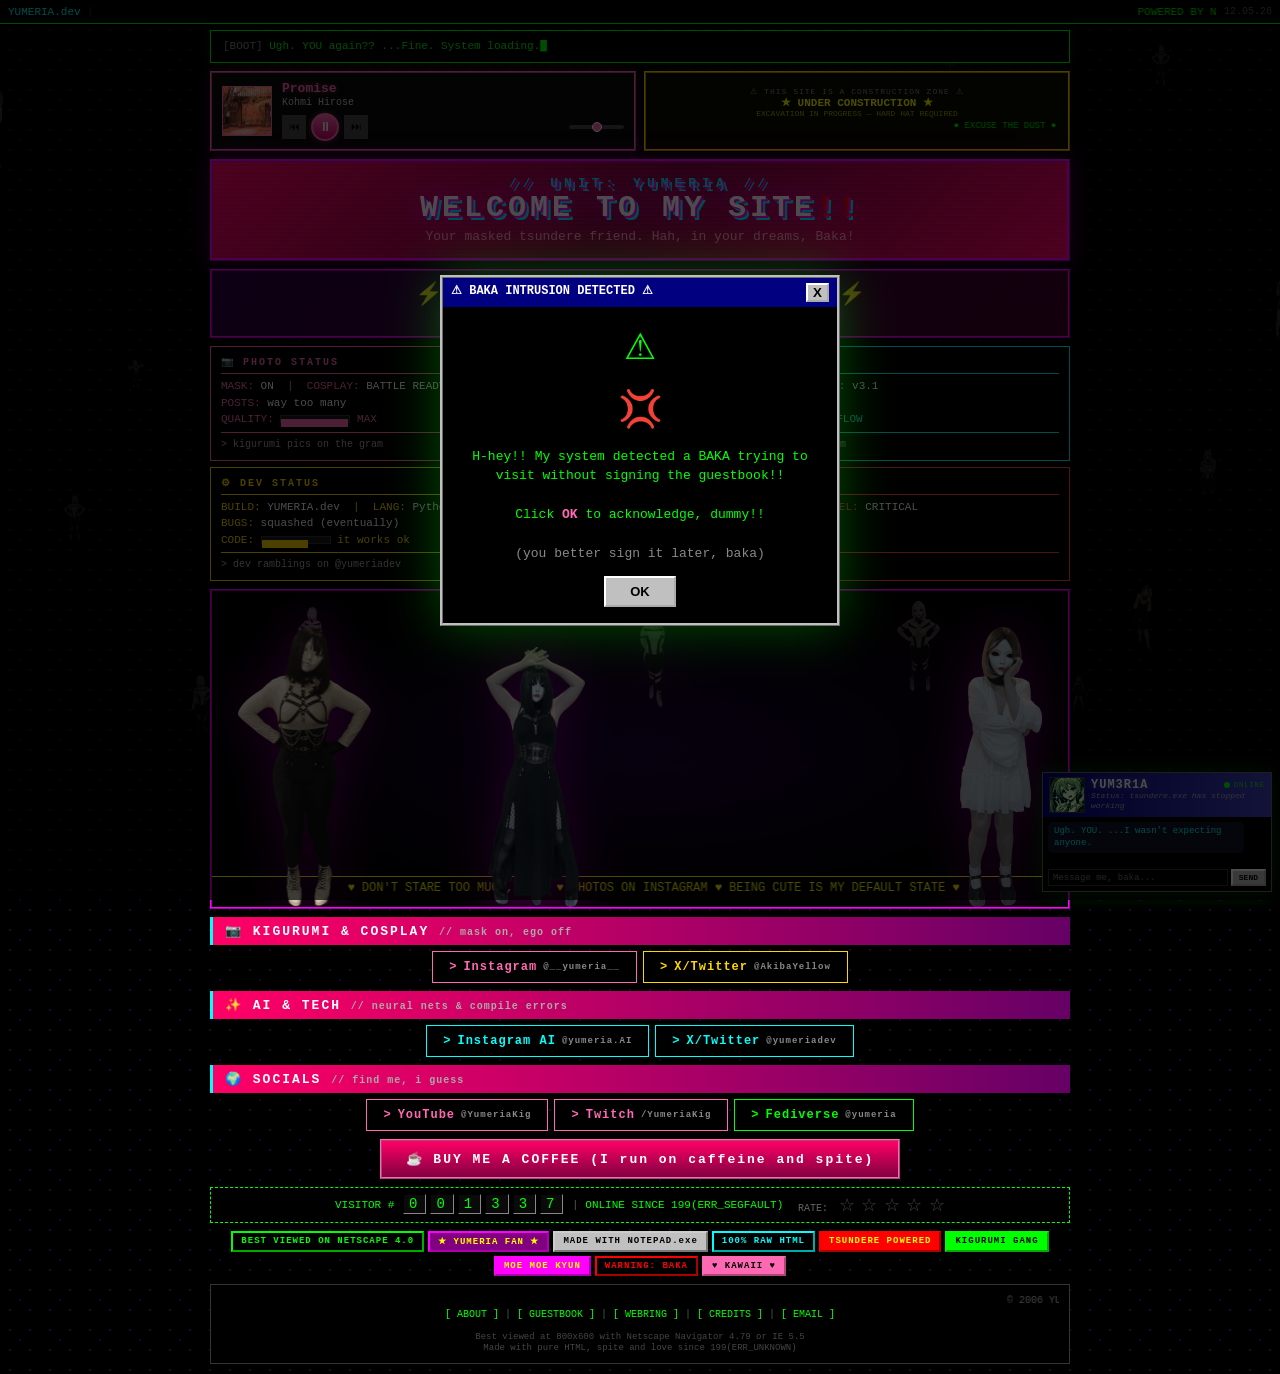
==== index.html @ 8f78b8bf "Now the site create cards when you share the link :D" ====
<!DOCTYPE html>
<html lang="en">
<head>
<meta charset="UTF-8">
<meta name="viewport" content="width=device-width, initial-scale=1.0">
<title>~*~YUMERIA'S SITE~*~</title>
<link rel="stylesheet" href="assets/css/style.css">
<link rel="icon" href="img/favicon.png" type="image/png">
<meta property="og:title" content="~*~YUMERIA'S SITE~*~">
<meta property="og:description" content="Your masked tsundere friend. Kigurumi, cosplay, AI experiments, and chaos.">
<meta property="og:image" content="https://yumeria.dev/img/og-image.jpg">
<meta property="og:url" content="https://yumeria.dev">
<meta property="og:type" content="website">
<meta property="og:site_name" content="YUMERIA">
<meta name="twitter:card" content="summary_large_image">
<meta name="twitter:site" content="@AkibaYellow">
<meta name="twitter:title" content="~*~YUMERIA'S SITE~*~">
<meta name="twitter:description" content="Your masked tsundere friend. Kigurumi, cosplay, AI experiments, and chaos.">
<meta name="twitter:image" content="https://yumeria.dev/img/og-image.jpg">
</head>
<body>

<div class="sys-bar">
  <span style="color:#0ff; flex-shrink:0;">YUMERIA.dev</span>
  <span class="sep">|</span>
  <marquee style="flex:1; min-width:0;" scrollamount="3">
    POWERED BY NOTEPAD.EXE | <span style="color:#f44;">&#x2605; NEW!</span> | <span style="color:#ff0;">MOOD: TSUNDERE</span> | <span style="color:#888;">CPU: 42%</span> | <span style="color:#0f0;">MASK: ON</span> | <span style="color:#f44;">BAKA: <span class="blink">!!</span></span> | <span style="color:#555;">v3.1</span> | <span style="color:#ff69b4;">MEMORY: LEAKING</span> | <span style="color:#f80;">FACE: HIDDEN</span> | <span style="color:#0ff;">TOKEN: OVERFLOW</span> | <span style="color:#ff69b4;">OUTFIT: COORDINATED</span> | <span style="color:#ff0;">COOKIES: EATEN</span> | <span style="color:#fa0;">GPU: MELTING</span> | <span style="color:#0ff;">STYLE: Y2K</span> | <span style="color:#f44;">PING: 999ms</span> | <span style="color:#f4f;">PROTOCOL: MOE</span> | <span style="color:#6cf;">UPTIME: NEVER</span> | <span style="color:#f66;">AGENT: HALLUCINATING</span>
  </marquee>
  <span style="color:#555; font-size:10px; white-space:nowrap; flex-shrink:0; margin-left:8px;" id="sysDate">--.--.--</span>
  <script>
    var _d = new Date();
    var _el = document.getElementById('sysDate');
    if (_el) {
      _el.textContent =
        ('0' + (_d.getMonth() + 1)).slice(-2) + '.' +
        ('0' + _d.getDate()).slice(-2) + '.' +
        String(_d.getFullYear()).slice(2);
    }
  </script>
</div>

<div class="deco-layer">
  <img data-random style="left:-20px; top:10%; height:80px; opacity:0.28; animation:spinSlow 12s linear infinite;">
  <img data-random style="right:-20px; top:30%; height:70px; opacity:0.22; animation:spinFast 5s linear infinite;">
  <img data-random style="left:40%; top:50%; height:60px; opacity:0.2; animation:floatDrift 7s ease-in-out infinite;">
  <img data-random style="right:10%; top:65%; height:65px; opacity:0.22; animation:petBounce 2s ease-in-out infinite;">
  <img data-random style="left:15%; top:75%; height:55px; opacity:0.18; animation:diagonalDrift 25s linear infinite;">
  <img data-random style="right:30%; top:20%; height:60px; opacity:0.2; animation:tether 8s ease-in-out infinite;">
  <img data-random style="left:70%; top:45%; height:50px; opacity:0.18; animation:spinSlow 15s linear infinite reverse;">
  <img data-random style="left:5%; top:55%; height:45px; opacity:0.15; animation:crawlLeft 20s linear infinite;">
  <img data-random style="right:50%; top:15%; height:40px; opacity:0.16; animation:diagonalDrift 30s linear infinite;">
  <img data-random style="left:80%; top:70%; height:35px; opacity:0.14; animation:glitch 1s ease-in-out infinite;">
  <img data-random style="left:25%; top:85%; height:50px; opacity:0.13; animation:floatDrift 10s ease-in-out infinite reverse;">
  <img data-random style="right:60%; top:40%; height:30px; opacity:0.17; animation:spinSlow 8s linear infinite;">
  <img data-random style="left:90%; top:5%; height:40px; opacity:0.15; animation:petBounce 3s ease-in-out infinite;">
  <img data-random style="right:5%; top:50%; height:45px; opacity:0.14; animation:crawlRight 25s linear infinite;">
  <img data-random style="left:50%; top:30%; height:35px; opacity:0.16; animation:tether 10s ease-in-out infinite;">
  <img data-random style="right:80%; top:60%; height:38px; opacity:0.13; animation:spinFast 6s linear infinite;">
  <img data-random style="left:65%; top:80%; height:32px; opacity:0.15; animation:sway 5s ease-in-out infinite;">
  <img data-random style="right:25%; top:5%; height:42px; opacity:0.14; animation:glitch 1.5s ease-in-out infinite;">
  <img data-random style="left:10%; top:40%; height:28px; opacity:0.17; animation:diagonalDrift 35s linear infinite reverse;">
  <img data-random style="right:15%; top:75%; height:36px; opacity:0.13; animation:floatDrift 12s ease-in-out infinite;">
</div>

<div class="wrapper">

<div class="boot">
  <span style="color:#888;">[BOOT]</span> LOADING... MOE DRIVERS <span style="color:#0f0;">OK</span> | TSUNDERE MODULE <span style="color:#ff0;">ACTIVE</span> | BAKA DETECTOR <span style="color:#f44;">TRIGGERED (you)</span> | SYSTEM <span style="color:#0f0;">READY</span> <span class="blink">&#x2588;</span>
</div>

<div class="player-row">
  <div class="player-panel" id="musicCtrl">
    <img class="player-cover" src="img/player.jpg" alt="cover">
    <div class="player-info">
      <div class="player-song" id="musicTxt">LOADING MUSIC...</div>
      <div class="player-artist" id="playerArtist">Artist Unknown</div>
      <div class="player-controls">
        <button class="player-btn" id="prevBtn" disabled>&#x23EE;</button>
        <button class="player-btn play-btn" id="playBtn">&#x25B6;</button>
        <button class="player-btn" id="nextBtn" disabled>&#x23ED;</button>
        <div class="player-vol-wrap">
          <input type="range" id="volSlider" min="0" max="1" step="0.05" value="0.5">
        </div>
      </div>
    </div>
  </div>
  <div class="cringe-block">
    <canvas id="matrix"></canvas>
    <div class="cringe-content">
      <div class="badge">&#x26A0; THIS SITE IS A CONSTRUCTION ZONE &#x26A0;</div>
      <div class="title">&#x2605; UNDER CONSTRUCTION &#x2605;</div>
      <div class="sub">EXCAVATION IN PROGRESS — HARD HAT REQUIRED</div>
      <marquee class="marquee-text" behavior="scroll" direction="left" scrollamount="4">&#x25CF; EXCUSE THE DUST &#x25CF; IF SOMETHING LOOKS BROKEN IT&#39;S A FEATURE &#x25CF; WARNING: CONTAINS TRACES OF TRENCHCOAT &amp; KAWAII &#x25CF; SORRY FOR THE INCONVENIENCE, BAKA! &#x25CF;</marquee>
    </div>
  </div>
</div>

<div class="header">
  <h1>
    <span class="unit">// UNIT: YUMERIA //</span>
    WELCOME TO MY SITE<blink style="color:#f00;">!!</blink>
  </h1>
  <div class="sub">Your masked tsundere friend. Hah, in your dreams, Baka!</div>
</div>

<div class="tsun-box">
  <span class="mood">&#x26A1; TSUNDERE POWER LEVEL: CRITICAL &#x26A1;</span>
  <span class="msg">&#x2728; It's not like I wanted you to visit or anything!! BAKA!! &#x2728;</span>
</div>

<div class="sys-grid">
  <div class="panel pink">
    <span class="label">&#x1F4F7; PHOTO STATUS</span>
    <div>MASK: <span class="v">ON</span> &nbsp;|&nbsp; COSPLAY: <span class="v">BATTLE READY</span></div>
    <div>POSTS: <span class="v">way too many</span></div>
    <div>QUALITY: <span class="bar-bg"><span class="bar" style="width:98%; background:#ff69b4;"></span></span> <span style="color:#ff69b4;">MAX</span></div>
    <div style="margin-top:4px; border-top:1px solid #ff69b4; padding-top:4px; font-size:10px; color:#aaa;">&gt; kigurumi pics on the gram</div>
  </div>
  <div class="panel cyan">
    <span class="label">&#x2728; AI CORE</span>
    <div>NEURAL NET: <span class="v">ONLINE</span> &nbsp;|&nbsp; MODEL: <span class="v">v3.1</span></div>
    <div>TOKENS: <span class="v">too many lol</span></div>
    <div>CREATIVITY: <span class="bar-bg"><span class="bar" style="width:100%; background:#0ff;"></span></span> <span style="color:#0ff;">OVERFLOW</span></div>
    <div style="margin-top:4px; border-top:1px solid #0ff; padding-top:4px; font-size:10px; color:#aaa;">&gt; AI experiments on the alt gram</div>
  </div>
  <div class="panel gold">
    <span class="label">&#x2699; DEV STATUS</span>
    <div>BUILD: <span class="v">YUMERIA.dev</span> &nbsp;|&nbsp; LANG: <span class="v">Python, JS, Chaos</span></div>
    <div>BUGS: <span class="v">squashed (eventually)</span></div>
    <div>CODE: <span class="bar-bg"><span class="bar" style="width:68%; background:#ffd700;"></span></span> <span style="color:#ffd700;">it works ok</span></div>
    <div style="margin-top:4px; border-top:1px solid #ffd700; padding-top:4px; font-size:10px; color:#aaa;">&gt; dev ramblings on @yumeriadev</div>
  </div>
  <div class="panel red">
    <span class="label">&#x26A0; BAKA DETECTOR</span>
    <div>DETECTION: <span class="v">TRIGGERED</span> &nbsp;|&nbsp; LEVEL: <span class="v">CRITICAL</span></div>
    <div>INTRUSIONS: <span class="v">999+</span></div>
    <div>BAKA: <span class="bar-bg"><span class="bar" style="width:100%; background:#f44;"></span></span> <span style="color:#f44;">MAX</span></div>
    <div style="margin-top:4px; border-top:1px solid #f44; padding-top:4px; font-size:10px; color:#f88;">&gt; you&#39;re the baka, by the way</div>
  </div>
</div>

<div class="hero-area">
  <img data-random class="hero-img" alt="">
  <img data-random class="hero-img" alt="">
  <img data-random class="hero-img" alt="">
  <img data-random class="hero-img" alt="">
  <img data-random class="hero-img" alt="">
  <img data-random class="hero-img" alt="">
  <div class="center-text">
    <marquee behavior="alternate" scrollamount="4">
      &#x2665; DON'T STARE TOO MUCH, BAKA &#x2665; PHOTOS ON INSTAGRAM &#x2665; BEING CUTE IS MY DEFAULT STATE &#x2665;
    </marquee>
  </div>
</div>

<div class="sect">
  <h2>&#x1F4F7; KIGURUMI & COSPLAY <span class="sub">// mask on, ego off</span></h2>
  <div class="s-grid">
    <a href="https://www.instagram.com/__yumeria__" target="_blank" class="pink pulse">Instagram <span style="font-size:9px; color:#888;">@__yumeria__</span></a>
    <a href="https://x.com/AkibaYellow" target="_blank" class="gold pulse">X/Twitter <span style="font-size:9px; color:#888;">@AkibaYellow</span></a>
  </div>
</div>

<div class="sect">
  <h2>&#x2728; AI & TECH <span class="sub">// neural nets & compile errors</span></h2>
  <div class="s-grid">
    <a href="https://www.instagram.com/yumeria.AI" target="_blank" class="cyan pulse">Instagram AI <span style="font-size:9px; color:#888;">@yumeria.AI</span></a>
    <a href="https://x.com/yumeriadev" target="_blank" class="cyan pulse">X/Twitter <span style="font-size:9px; color:#888;">@yumeriadev</span></a>
  </div>
</div>

<div class="sect">
  <h2>&#x1F30D; SOCIALS <span class="sub">// find me, i guess</span></h2>
  <div class="s-grid">
    <a href="https://www.youtube.com/@YumeriaKig" target="_blank" class="pink pulse">YouTube <span style="font-size:9px; color:#888;">@YumeriaKig</span></a>
    <a href="https://www.twitch.tv/yumeriakig" target="_blank" class="pink pulse">Twitch <span style="font-size:9px; color:#888;">/YumeriaKig</span></a>
    <a href="https://pari.cafe/@yumeria" target="_blank" class="pulse">Fediverse <span style="font-size:9px; color:#888;">@yumeria</span></a>
  </div>
</div>

<div class="support-area">
  <a href="https://ko-fi.com/yumeria" target="_blank">&#x2615; BUY ME A COFFEE (I run on caffeine and spite)</a>
</div>

<div class="tracker">
  VISITOR # <span class="n">0</span><span class="n">0</span><span class="n">1</span><span class="n">3</span><span class="n">3</span><span class="n">7</span> <span style="color:#555;">|</span> ONLINE SINCE 199(ERR_SEGFAULT)
  <span class="stars" id="starRating">
    <span class="label">RATE:</span>
    <span data-v="1">&#x2606;</span>
    <span data-v="2">&#x2606;</span>
    <span data-v="3">&#x2606;</span>
    <span data-v="4">&#x2606;</span>
    <span data-v="5">&#x2606;</span>
  </span>
</div>

<div class="badge-row">
  <span>BEST VIEWED ON NETSCAPE 4.0</span>
  <span>&#x2605; YUMERIA FAN &#x2605;</span>
  <span>MADE WITH NOTEPAD.exe</span>
  <span>100% RAW HTML</span>
  <span id="tsundereBadge">TSUNDERE POWERED</span>
  <span>KIGURUMI GANG</span>
  <span style="background:#f0f; color:#ff0; border-color:#f0f;">MOE MOE KYUN</span>
  <span style="background:#000; color:#f00; border-color:#f00;">WARNING: BAKA</span>
  <span style="background:#ff69b4; color:#000; border-color:#ff69b4;">&#x2665; KAWAII &#x2665;</span>
</div>

<div class="footer">
  <marquee behavior="scroll" direction="left" scrollamount="2">
    &#x00A9; 2006 YUMERIA // Hosted on GeoCities // Coded in Notepad // Don't steal my pics, baka
  </marquee>
  <br>
  <a href="#" onclick="showPopup('info'); return false;">[ ABOUT ]</a>
  |
  <a href="#" onclick="showPopup('guestbook'); return false;">[ GUESTBOOK ]</a>
  |
  <a href="#" onclick="showPopup('webring'); return false;">[ WEBRING ]</a>
  |
  <a href="#" onclick="showPopup('credits'); return false;">[ CREDITS ]</a>
  |
  <a href="#" onclick="alert('Email? In this economy? DM me on Instagram, baka.'); return false;">[ EMAIL ]</a>
  <br><br>
  <span style="font-size:9px; color:#444;">
    Best viewed at 800x600 with Netscape Navigator 4.79 or IE 5.5<br>
    Made with pure HTML, spite and love since 199(ERR_UNKNOWN)
  </span>
</div>

</div>

<div class="aim-window" id="aimBuddy">
  <div class="aim-top" id="aimTitleBar">
    <img class="aim-avatar" id="aimPic" src="img/avatar.png" alt="">
    <div class="aim-top-info">
      <div class="aim-top-row">
        <span class="aim-name" id="aimName">YUM3R1A</span>
        <span class="aim-dot" id="aimDot"></span>
        <span class="aim-online-txt" id="aimOnlineTxt">ONLINE</span>
      </div>
      <div class="aim-status" id="aimStatusText">tsundere.exe has stopped working</div>
    </div>
  </div>
  <div class="aim-body">
    <div class="aim-chat">
      <div class="aim-msgs" id="aimMsgs"></div>
      <div class="aim-typing" id="aimTyping"></div>
      <div class="aim-input-wrap">
        <input type="text" id="aimInput" placeholder="Message me, baka..." maxlength="100">
        <button id="aimSend">SEND</button>
      </div>
    </div>
  </div>
</div>

<div class="popup-overlay" id="popup">
  <div class="popup-box" style="max-width:400px;">
    <div class="popup-title">
      <span id="popupTitle">SYSTEM MESSAGE</span>
      <button onclick="closePopup()">X</button>
    </div>
    <div class="popup-body" id="popupBody">
      <span class="big">&#x26A0;</span>
      <div id="popupText"></div>
      <div id="guestbookArea" style="display:none; text-align:left;"></div>
      <button onclick="closePopup()" id="popupOK">OK</button>
    </div>
  </div>
</div>

<script src="assets/js/script.js"></script>

</body>
</html>
---- assets/css/style.css ----
* { margin: 0; padding: 0; box-sizing: border-box; }

  html { overflow-x: hidden; }

  body {
    background: #000;
    background-image:
      radial-gradient(#0a0a2e 1px, transparent 1px),
      radial-gradient(#1a0a2e 1px, transparent 1px);
    background-size: 40px 40px, 20px 20px;
    font-family: 'Courier New', monospace;
    overflow-x: hidden;
    min-height: 100vh;
  }

  @keyframes blink { 50% { opacity: 0; } }
  .blink { animation: blink 1s step-end infinite; }

  @keyframes spinSlow { 100% { transform: rotate(360deg); } }
  @keyframes spinFast { 100% { transform: rotate(360deg); } }
  @keyframes floatDrift {
    0% { transform: translate(0, 0) rotate(-5deg); }
    33% { transform: translate(30px, -20px) rotate(5deg); }
    66% { transform: translate(-20px, 15px) rotate(-3deg); }
    100% { transform: translate(0, 0) rotate(-5deg); }
  }
  @keyframes sway {
    0% { transform: translateX(0) rotate(0deg); }
    25% { transform: translateX(25px) rotate(4deg); }
    50% { transform: translateX(0) rotate(0deg); }
    75% { transform: translateX(-25px) rotate(-4deg); }
    100% { transform: translateX(0) rotate(0deg); }
  }
  @keyframes petBounce {
    0%, 100% { transform: translateY(0) scale(1); }
    50% { transform: translateY(-30px) scale(1.05); }
  }
  @keyframes crawlRight {
    0% { transform: translateX(0); }
    100% { transform: translateX(100%); }
  }
  @keyframes diagonalDrift {
    0% { transform: translate(-100px, -100px) rotate(0deg); }
    50% { transform: translate(calc(100vw + 100px), calc(100vh + 100px)) rotate(360deg); }
    100% { transform: translate(-100px, -100px) rotate(720deg); }
  }
  @keyframes glitch {
    0% { transform: translate(0); filter: hue-rotate(0deg); }
    20% { transform: translate(-4px, 3px); filter: hue-rotate(90deg); }
    40% { transform: translate(4px, -2px); filter: hue-rotate(180deg); }
    60% { transform: translate(-3px, -3px); filter: hue-rotate(270deg); }
    80% { transform: translate(3px, 4px); filter: hue-rotate(360deg); }
    100% { transform: translate(0); filter: hue-rotate(0deg); }
  }
  @keyframes tether {
    0% { transform: translate(0, 0) rotate(0deg); }
    25% { transform: translate(40px, -60px) rotate(15deg); }
    50% { transform: translate(-20px, -30px) rotate(-10deg); }
    75% { transform: translate(30px, 20px) rotate(8deg); }
    100% { transform: translate(0, 0) rotate(0deg); }
  }
  @keyframes crawlLeft {
    0% { transform: translateX(0); }
    100% { transform: translateX(-100%); }
  }
  @keyframes crawlRight {
    0% { transform: translateX(0); }
    100% { transform: translateX(100%); }
  }

  /* ===== UNDER CONSTRUCTION BAR ===== */
  .sys-bar {
    position: fixed;
    top: 0; left: 0; right: 0;
    height: 24px;
    background: #000;
    border-bottom: 1px solid #0f0;
    z-index: 999;
    display: flex;
    align-items: center;
    padding: 0 8px;
    font-size: 11px;
    color: #0f0;
    font-weight: normal;
    text-shadow: none;
    flex-wrap: nowrap;
    overflow: hidden;
  }
  .sys-bar .sep { color: #333; margin: 0 6px; }

  /* ===== DECO LAYER ===== */
  .deco-layer {
    position: fixed;
    inset: 0;
    pointer-events: none;
    z-index: 3;
    overflow: hidden;
  }
  .deco-layer img {
    position: absolute;
    object-fit: contain;
    opacity: 0.3;
    filter: drop-shadow(0 0 20px rgba(255,0,255,0.2));
  }

  /* ===== WRAPPER ===== */
  .wrapper {
    max-width: 860px;
    margin: 30px auto 10px;
    position: relative;
    z-index: 10;
  }

  /* ===== BOOT ===== */
  .boot {
    background: #000;
    border: 1px solid #0f0;
    padding: 8px 12px;
    color: #0f0;
    font-size: 11px;
    text-align: left;
    line-height: 1.4;
    margin-bottom: 8px;
    box-shadow: 0 0 10px rgba(0,255,0,0.15);
  }

  /* ===== HEADER ===== */
  .header {
    background: linear-gradient(135deg, #ff0066, #800040, #ff0066);
    border: 3px ridge #ff00ff;
    padding: 14px 20px;
    text-align: center;
    margin-bottom: 8px;
    position: relative;
    overflow: hidden;
    box-shadow: 0 0 25px rgba(255,0,255,0.3);
  }
  .header::after {
    content: '';
    position: absolute;
    inset: 0;
    background: repeating-linear-gradient(0deg, transparent, transparent 2px, rgba(255,255,255,0.03) 2px, rgba(255,255,255,0.03) 4px);
    pointer-events: none;
  }
  .header h1 {
    font-family: 'Courier New', monospace;
    font-size: 30px;
    color: #fff;
    text-shadow:
      2px 2px 0 #ff00ff,
      4px 4px 0 #00ffff,
      0 0 30px #ff00ff;
    letter-spacing: 4px;
    position: relative;
    z-index: 1;
  }
  .header h1 .unit { color: #0ff; font-size: 13px; display: block; letter-spacing: 6px; }
  .header .sub {
    color: #ff99cc;
    font-size: 13px;
    margin-top: 4px;
    text-shadow: 0 0 10px #ff0066;
    position: relative;
    z-index: 1;
  }

  /* ===== TSUNDERE BOX ===== */
  .tsun-box {
    background: linear-gradient(135deg, #1a0033, #33001a);
    border: 2px ridge #ff00ff;
    padding: 10px;
    text-align: center;
    margin-bottom: 8px;
    color: #ff99cc;
    font-size: 14px;
    font-family: 'Comic Sans MS', cursive;
    position: relative;
    overflow: hidden;
  }
  .tsun-box::before {
    content: '';
    position: absolute;
    top: -50%; left: -50%; width: 200%; height: 200%;
    background: conic-gradient(transparent, rgba(255,0,255,0.08), transparent, rgba(255,0,255,0.08), transparent);
    animation: spinSlow 6s linear infinite;
    pointer-events: none;
  }
  .tsun-box > * { position: relative; z-index: 1; }
  .tsun-box .mood { font-size: 22px; display: block; }
  .tsun-box .msg { font-size: 16px; color: #ff0; text-shadow: 0 0 15px #f0f; }

  /* ===== SYS PANELS 4x ===== */
  .sys-grid {
    display: grid;
    grid-template-columns: 1fr 1fr;
    gap: 6px;
    margin-bottom: 8px;
  }
  @media (max-width: 500px) { .sys-grid { grid-template-columns: 1fr; } }

  .panel {
    background: rgba(0,0,0,0.9);
    border: 1px solid #0f0;
    padding: 8px 10px;
    text-align: left;
    color: #0f0;
    font-size: 11px;
    line-height: 1.5;
    backdrop-filter: blur(4px);
  }
  .panel.pink { border-color: #ff69b4; color: #ff69b4; }
  .panel.cyan { border-color: #0ff; color: #0ff; }
  .panel.gold { border-color: #ffd700; color: #ffd700; }
  .panel.red { border-color: #f44; color: #f44; }
  .panel .label { display: block; font-weight: bold; border-bottom: 1px solid currentColor; margin-bottom: 4px; padding-bottom: 3px; font-size: 10px; letter-spacing: 2px; }
  .panel .v { color: #fff; }
  .panel .bar-bg { display: inline-block; width: 70px; height: 8px; background: #1a1a1a; border: 1px solid #333; vertical-align: middle; }
  .panel .bar { display: inline-block; height: 8px; }

  /* ===== HERO AREA ===== */
  .hero-area {
    position: relative;
    height: 320px;
    margin-bottom: 8px;
    border: 2px ridge #ff00ff;
    background: radial-gradient(ellipse at center, #1a0033 0%, #000 70%);
    overflow: hidden;
  }
  .hero-area .hero-img {
    position: absolute;
    width: auto;
    filter: drop-shadow(0 0 25px rgba(255,0,255,0.4));
    pointer-events: none;
  }
  .hero-area .hero-img:nth-child(1) {
    left: 3%; bottom: 0;
    height: 280px;
    animation: tether 6s ease-in-out infinite;
    z-index: 2;
  }
  .hero-area .hero-img:nth-child(2) {
    left: 32%; bottom: 0;
    height: 260px;
    animation: floatDrift 5s ease-in-out infinite;
    z-index: 2;
  }
  .hero-area .hero-img:nth-child(3) {
    right: 3%; bottom: 0;
    height: 280px;
    animation: sway 4s ease-in-out infinite;
    z-index: 2;
  }
  .hero-area .hero-img:nth-child(4) {
    left: 50%; top: 5%;
    height: 100px;
    animation: spinSlow 10s linear infinite;
    opacity: 0.4;
    z-index: 1;
  }
  .hero-area .hero-img:nth-child(5) {
    left: 10%; top: 5%;
    height: 80px;
    animation: petBounce 1.5s ease-in-out infinite;
    opacity: 0.5;
    z-index: 1;
  }
  .hero-area .hero-img:nth-child(6) {
    right: 15%; top: 3%;
    height: 90px;
    animation: glitch 0.6s ease-in-out infinite;
    opacity: 0.35;
    z-index: 1;
  }
  .hero-area .center-text {
    position: absolute;
    bottom: 4px;
    left: 0; right: 0;
    font-size: 12px;
    background: rgba(0,0,0,0.7);
    padding: 4px;
    border-top: 1px solid #ff0;
    color: #ff0;
  }

  /* ===== SOCIAL SECTIONS ===== */
  .sect {
    margin-bottom: 8px;
  }
  .sect h2 {
    font-size: 13px;
    color: #fff;
    background: linear-gradient(90deg, #ff0066, #660066);
    padding: 6px 12px;
    letter-spacing: 2px;
    border-left: 3px solid #0ff;
    margin-bottom: 6px;
  }
  .sect h2 .sub { font-size: 10px; color: #aaa; letter-spacing: 1px; }

  .s-grid {
    display: flex;
    flex-wrap: wrap;
    gap: 6px;
    justify-content: center;
  }
  .s-grid a {
    display: flex;
    align-items: center;
    gap: 6px;
    padding: 8px 16px;
    font-size: 12px;
    font-weight: bold;
    text-decoration: none;
    color: #0f0;
    background: #000;
    border: 1px solid #0f0;
    transition: all 0.15s;
    letter-spacing: 1px;
  }
  .s-grid a::before { content: '>'; }
  .s-grid a:hover {
    background: #0f0;
    color: #000;
    box-shadow: 0 0 20px #0f0;
    transform: scale(1.05);
  }
  .s-grid a:hover::before { color: #000; }

  .s-grid a.pink { color: #ff69b4; border-color: #ff69b4; }
  .s-grid a.pink::before { color: #ff69b4; }
  .s-grid a.pink:hover { background: #ff69b4; color: #000; box-shadow: 0 0 20px #ff69b4; }
  .s-grid a.pink:hover::before { color: #000; }

  .s-grid a.cyan { color: #0ff; border-color: #0ff; }
  .s-grid a.cyan::before { color: #0ff; }
  .s-grid a.cyan:hover { background: #0ff; color: #000; box-shadow: 0 0 20px #0ff; }
  .s-grid a.cyan:hover::before { color: #000; }

  .s-grid a.gold { color: #ffd700; border-color: #ffd700; }
  .s-grid a.gold::before { color: #ffd700; }
  .s-grid a.gold:hover { background: #ffd700; color: #000; box-shadow: 0 0 20px #ffd700; }
  .s-grid a.gold:hover::before { color: #000; }

  .s-grid a.pulse { animation: glowPulse 1.5s ease-in-out infinite; }
  @keyframes glowPulse {
    0%, 100% { box-shadow: 0 0 5px currentColor; }
    50% { box-shadow: 0 0 25px currentColor, 0 0 50px currentColor; }
  }

  .support-area {
    display: flex;
    justify-content: center;
    margin-bottom: 8px;
  }
  .support-area a {
    padding: 10px 24px;
    background: linear-gradient(180deg, #ff0066, #800040);
    color: #fff;
    font-size: 13px;
    font-weight: bold;
    text-decoration: none;
    border: 2px ridge #ff69b4;
    letter-spacing: 2px;
    animation: glowPulse 2s ease-in-out infinite;
    transition: all 0.2s;
  }
  .support-area a:hover {
    background: #fff;
    color: #ff0066;
    border-color: #fff;
    transform: scale(1.08);
  }

  /* ===== TRACKER ===== */
  .tracker {
    text-align: center;
    font-size: 11px;
    color: #0f0;
    padding: 6px;
    border: 1px dashed #0f0;
    background: #000;
    margin-bottom: 8px;
  }
  .tracker .n {
    display: inline-block;
    background: #0a0a0a;
    padding: 1px 5px;
    border: 1px inset #333;
    font-size: 14px;
    letter-spacing: 3px;
    margin: 0 2px;
  }

  /* ===== BADGES ===== */
  .badge-row {
    display: flex;
    flex-wrap: wrap;
    gap: 4px;
    justify-content: center;
    margin-bottom: 8px;
  }
  .badge-row span {
    padding: 3px 8px;
    font-size: 9px;
    font-weight: bold;
    border: 2px outset #ccc;
    background: #c0c0c0;
    color: #000;
    letter-spacing: 1px;
  }
  .badge-row span:nth-child(1) { background: #000; color: #0f0; border-color: #0f0; }
  .badge-row span:nth-child(2) { background: #800080; color: #ff0; border-color: #f0f; }
  .badge-row span:nth-child(4) { background: #000; color: #0ff; border-color: #0ff; }
  .badge-row span:nth-child(5) { background: #f00; color: #ff0; border-color: #f00; }
  .badge-row span:nth-child(6) { background: #0f0; color: #000; border-color: #0f0; }

  /* ===== FOOTER ===== */
  .footer {
    background: #000;
    border: 1px solid #333;
    padding: 10px;
    text-align: center;
    font-size: 10px;
    color: #555;
    margin-bottom: 10px;
  }
  .footer marquee { color: #444; font-size: 10px; }
  .footer a { color: #0f0; text-decoration: none; font-size: 10px; }
  .footer a:hover { color: #ff0; text-decoration: underline; }

  /* ===== POPUP ===== */
  .popup-overlay {
    display: none;
    position: fixed; inset: 0;
    background: rgba(0,0,0,0.7);
    z-index: 10000;
    justify-content: center;
    align-items: center;
  }
  .popup-overlay.show { display: flex; }
  .popup-box {
    background: #000;
    border: 3px ridge #c0c0c0;
    max-width: 360px;
    width: 90%;
    box-shadow: 0 0 50px rgba(0,255,0,0.3);
  }
  .popup-title {
    background: #000080;
    color: #fff;
    padding: 5px 8px;
    font-size: 12px;
    font-weight: bold;
    display: flex;
    justify-content: space-between;
  }
  .popup-title button {
    background: #c0c0c0;
    border: 2px outset #fff;
    padding: 0 5px;
    font-weight: bold;
    cursor: pointer;
  }
  .popup-body {
    padding: 16px;
    color: #0f0;
    font-size: 13px;
    text-align: center;
    line-height: 1.5;
    max-height: 70vh;
    overflow-y: auto;
  }
  .popup-body .big { font-size: 36px; display: block; margin-bottom: 8px; }
  .popup-body button {
    margin-top: 12px;
    padding: 6px 24px;
    background: #c0c0c0;
    border: 2px outset #fff;
    font-size: 13px;
    font-weight: bold;
    cursor: pointer;
  }
  .popup-body button:hover { background: #fff; }

  /* ===== AIM CHAT WINDOW ===== */
  .aim-window {
    position: fixed;
    bottom: 8px; right: 8px;
    z-index: 9998;
    width: 230px;
    font-family: 'Courier New', monospace;
    box-shadow: 0 0 20px rgba(0,255,0,0.2);
    user-select: none;
  }
  .aim-top {
    display: flex;
    align-items: center;
    gap: 6px;
    padding: 4px 6px;
    background: linear-gradient(90deg, #000080, #4040c0);
    cursor: move;
    border: 1px solid #666;
    border-bottom: none;
  }
  .aim-avatar {
    width: 36px;
    height: 36px;
    object-fit: cover;
    border: 1px solid #333;
    flex-shrink: 0;
    transition: filter 0.5s;
  }
  .aim-avatar.offline { filter: grayscale(1); }
  .aim-top-info { flex: 1; display: flex; flex-direction: column; min-width: 0; }
  .aim-top-row {
    display: flex;
    align-items: center;
    gap: 4px;
  }
  .aim-name {
    font-size: 12px;
    font-weight: bold;
    color: #fff;
    letter-spacing: 1px;
    text-shadow: 0 0 6px rgba(255,255,255,0.3);
    margin-right: auto;
  }
  .aim-name.offline { color: #888; text-shadow: none; }
  .aim-dot {
    display: inline-block;
    width: 6px; height: 6px;
    border-radius: 50%;
    background: #0f0;
    animation: blink 1s step-end infinite;
    flex-shrink: 0;
  }
  .aim-dot.offline { background: #666; animation: none; }
  .aim-online-txt {
    font-size: 7px;
    color: #0f0;
    letter-spacing: 1px;
  }
  .aim-online-txt.offline { color: #888; }
  .aim-status {
    font-size: 8px;
    color: #aaa;
    font-style: italic;
    margin-top: -1px;
    line-height: 1.3;
  }
  .aim-body {
    padding: 5px;
    background: #000;
    border: 1px solid #666;
    border-top: none;
  }
  .aim-chat { display: flex; flex-direction: column; min-width: 0; }
  .aim-msgs {
    display: flex;
    flex-direction: column;
    gap: 3px;
    font-size: 9px;
    max-height: 260px;
    overflow-y: auto;
    margin-bottom: 3px;
  }
  .aim-msgs .me {
    align-self: flex-start;
    background: #11122a;
    color: #0ff;
    padding: 3px 6px;
    border-radius: 5px;
    max-width: 90%;
    word-wrap: break-word;
    line-height: 1.4;
  }
  .aim-msgs .you {
    align-self: flex-end;
    background: #2a1114;
    color: #ff69b4;
    padding: 3px 6px;
    border-radius: 5px;
    max-width: 90%;
    word-wrap: break-word;
    line-height: 1.4;
  }
  .aim-typing {
    font-size: 8px;
    color: #888;
    font-style: italic;
    min-height: 11px;
  }
  .aim-input-wrap {
    display: flex;
    gap: 3px;
    margin-top: 2px;
  }
  .aim-input-wrap input {
    flex: 1;
    padding: 2px 4px;
    background: #000;
    border: 1px solid #333;
    color: #0f0;
    font-family: 'Courier New', monospace;
    font-size: 9px;
    outline: none;
  }
  .aim-input-wrap input:focus { border-color: #0f0; }
  .aim-input-wrap button {
    padding: 2px 6px;
    background: #c0c0c0;
    border: 2px outset #fff;
    font-size: 8px;
    font-weight: bold;
    cursor: pointer;
    font-family: 'Courier New', monospace;
  }
  .aim-input-wrap button:active { border-style: inset; }

  /* ===== STAR RATING ===== */
  .stars { display: inline-block; margin-left: 8px; vertical-align: middle; }
  .stars span { cursor: pointer; font-size: 18px; color: #444; transition: color 0.2s; }
  .stars span.on { color: #ffd700; text-shadow: 0 0 10px #ffd700; }
  .stars span:hover { color: #ffd700; }
  .stars .label { font-size: 10px; color: #666; margin-right: 4px; }

  /* ===== GUESTBOOK FORM ===== */
  .gb-entry { background: #0a0a0a; border: 1px solid #1a1a1a; padding: 6px 8px; margin-bottom: 6px; text-align: left; font-size: 11px; }
  .gb-entry .head { color: #ff69b4; font-size: 10px; }
  .gb-entry .body { color: #aaa; margin-top: 2px; }
  .gb-form { margin-top: 10px; }
  .gb-form input { width: 100%; padding: 6px; background: #000; border: 1px solid #0f0; color: #0f0; font-family: 'Courier New', monospace; font-size: 12px; }
  .gb-form button { margin-top: 6px; padding: 4px 16px; background: #c0c0c0; border: 2px outset #fff; font-size: 11px; font-weight: bold; cursor: pointer; }
  .gb-form button:hover { background: #fff; }
  .gb-empty { color: #555; font-size: 11px; padding: 10px 0; }
  ::-webkit-scrollbar { width: 8px; background: #000; }
  ::-webkit-scrollbar-track { background: #000; border: 1px solid #111; }
  ::-webkit-scrollbar-thumb { background: #0f0; }

  /* ===== MUSIC PLAYER & CRINGE ROW ===== */
  .player-row {
    display: flex;
    gap: 8px;
    margin-bottom: 8px;
  }
  .player-row > * { flex: 1; min-width: 0; }
  .player-panel {
    display: flex;
    align-items: center;
    gap: 10px;
    padding: 8px 10px;
    border: 2px ridge #ff69b4;
    box-shadow: 0 0 15px rgba(255,0,255,0.2);
    color: #fff;
    font-family: 'Courier New', monospace;
    user-select: none;
    background: #0a0a0a;
  }
  .player-cover {
    width: 50px;
    height: 50px;
    object-fit: cover;
    border: 1px solid #ff69b4;
    flex-shrink: 0;
  }
  .player-panel.paused { border-color: #666; }
  .player-info { flex: 1; display: flex; flex-direction: column; min-width: 0; }
  .player-song {
    font-size: 13px;
    font-weight: bold;
    color: #ff69b4;
    white-space: nowrap;
    overflow: hidden;
    text-overflow: ellipsis;
    text-shadow: 0 0 6px rgba(255,105,180,0.5);
  }
  .player-artist {
    font-size: 10px;
    color: #ccc;
    margin-top: 1px;
  }
  .player-controls {
    display: flex;
    align-items: center;
    gap: 5px;
    margin-top: 5px;
  }
  .player-btn {
    width: 24px; height: 24px;
    border: 2px outset #c0c0c0;
    background: #c0c0c0;
    color: #000;
    font-size: 11px;
    cursor: pointer;
    display: flex;
    align-items: center;
    justify-content: center;
    padding: 0;
    line-height: 1;
    font-family: 'Courier New', monospace;
  }
  .player-btn:active { border-style: inset; }
  .player-btn:disabled {
    opacity: 0.35;
    border-style: solid;
    cursor: default;
  }
  .player-btn.play-btn {
    width: 28px; height: 28px;
    background: linear-gradient(180deg, #ff69b4, #cc0066);
    border-color: #ff69b4;
    color: #fff;
    font-size: 13px;
    border-radius: 50%;
    border-style: solid;
    box-shadow: 0 0 6px rgba(255,105,180,0.4);
  }
  .player-btn.play-btn:active { border-style: solid; transform: scale(0.95); }
  .player-btn.play-btn.paused-btn { background: linear-gradient(180deg, #888, #444); border-color: #888; }
  .player-vol-wrap { margin-left: auto; display: flex; align-items: center; }
  .player-vol-wrap input[type="range"] {
    width: 55px;
    height: 4px;
    -webkit-appearance: none;
    appearance: none;
    background: rgba(255,255,255,0.25);
    border-radius: 2px;
    outline: none;
    cursor: pointer;
  }
  .player-vol-wrap input[type="range"]::-webkit-slider-thumb {
    -webkit-appearance: none;
    width: 10px;
    height: 10px;
    border-radius: 50%;
    background: #ff69b4;
    border: 1px solid #fff;
    cursor: pointer;
  }
  .player-vol-wrap input[type="range"]::-moz-range-thumb {
    width: 10px;
    height: 10px;
    border-radius: 50%;
    background: #ff69b4;
    border: 1px solid #fff;
    cursor: pointer;
  }

  /* ===== CRINGE BLOCK (right of player) ===== */
  .cringe-block {
    position: relative;
    overflow: hidden;
    border: 2px ridge #ffd700;
    background: #0a0a00;
    padding: 8px 10px;
    display: flex;
    flex-direction: column;
    justify-content: center;
    align-items: center;
    text-align: center;
    gap: 2px;
    font-family: 'Courier New', monospace;
    color: #ffd700;
  }
  .cringe-block canvas {
    position: absolute;
    top: 0; left: 0;
    width: 100%; height: 100%;
    pointer-events: none;
    z-index: 0;
    opacity: 0.5;
  }
  .cringe-block .cringe-content {
    position: relative;
    z-index: 1;
  }
  .cringe-block .badge {
    font-size: 8px;
    color: #888;
    letter-spacing: 1px;
  }
  .cringe-block .title {
    font-size: 11px;
    font-weight: bold;
    color: #ff0;
  }
  .cringe-block .sub {
    font-size: 8px;
    color: #aa0;
  }
  .cringe-block .marquee-text {
    font-size: 9px;
    color: #0f0;
    white-space: nowrap;
    width: 100%;
  }

  @media (max-width: 600px) {
    .player-row { flex-direction: column; }
    .hero-area { height: 220px; }
    .hero-area .hero-img { height: 170px !important; }
    .hero-area .hero-img:nth-child(4),
    .hero-area .hero-img:nth-child(5),
    .hero-area .hero-img:nth-child(6) { display: none; }
    .header h1 { font-size: 20px; letter-spacing: 2px; }
    .deco-layer img { display: none; }
  }

  /* ===== BAKA EASTER EGG ===== */
  .baka-overlay {
    position: fixed;
    inset: 0;
    z-index: 99999;
    background: rgba(0,0,0,0.92);
    overflow: hidden;
  }
  .baka-scroll {
    position: absolute;
    left: 0;
    right: 0;
    top: 0;
    font-size: min(14vw, 14vh, 110px);
    color: #f44;
    font-weight: bold;
    font-family: 'Courier New', monospace;
    text-align: center;
    white-space: pre;
    line-height: 1.4;
    text-shadow: 0 0 30px #f00, 0 0 60px #f00, 0 0 90px #f00;
    animation: bakaUp 10s linear forwards;
  }
  @keyframes bakaUp {
    0% { transform: translateY(calc(-100% + 100vh)); }
    100% { transform: translateY(0); }
  }
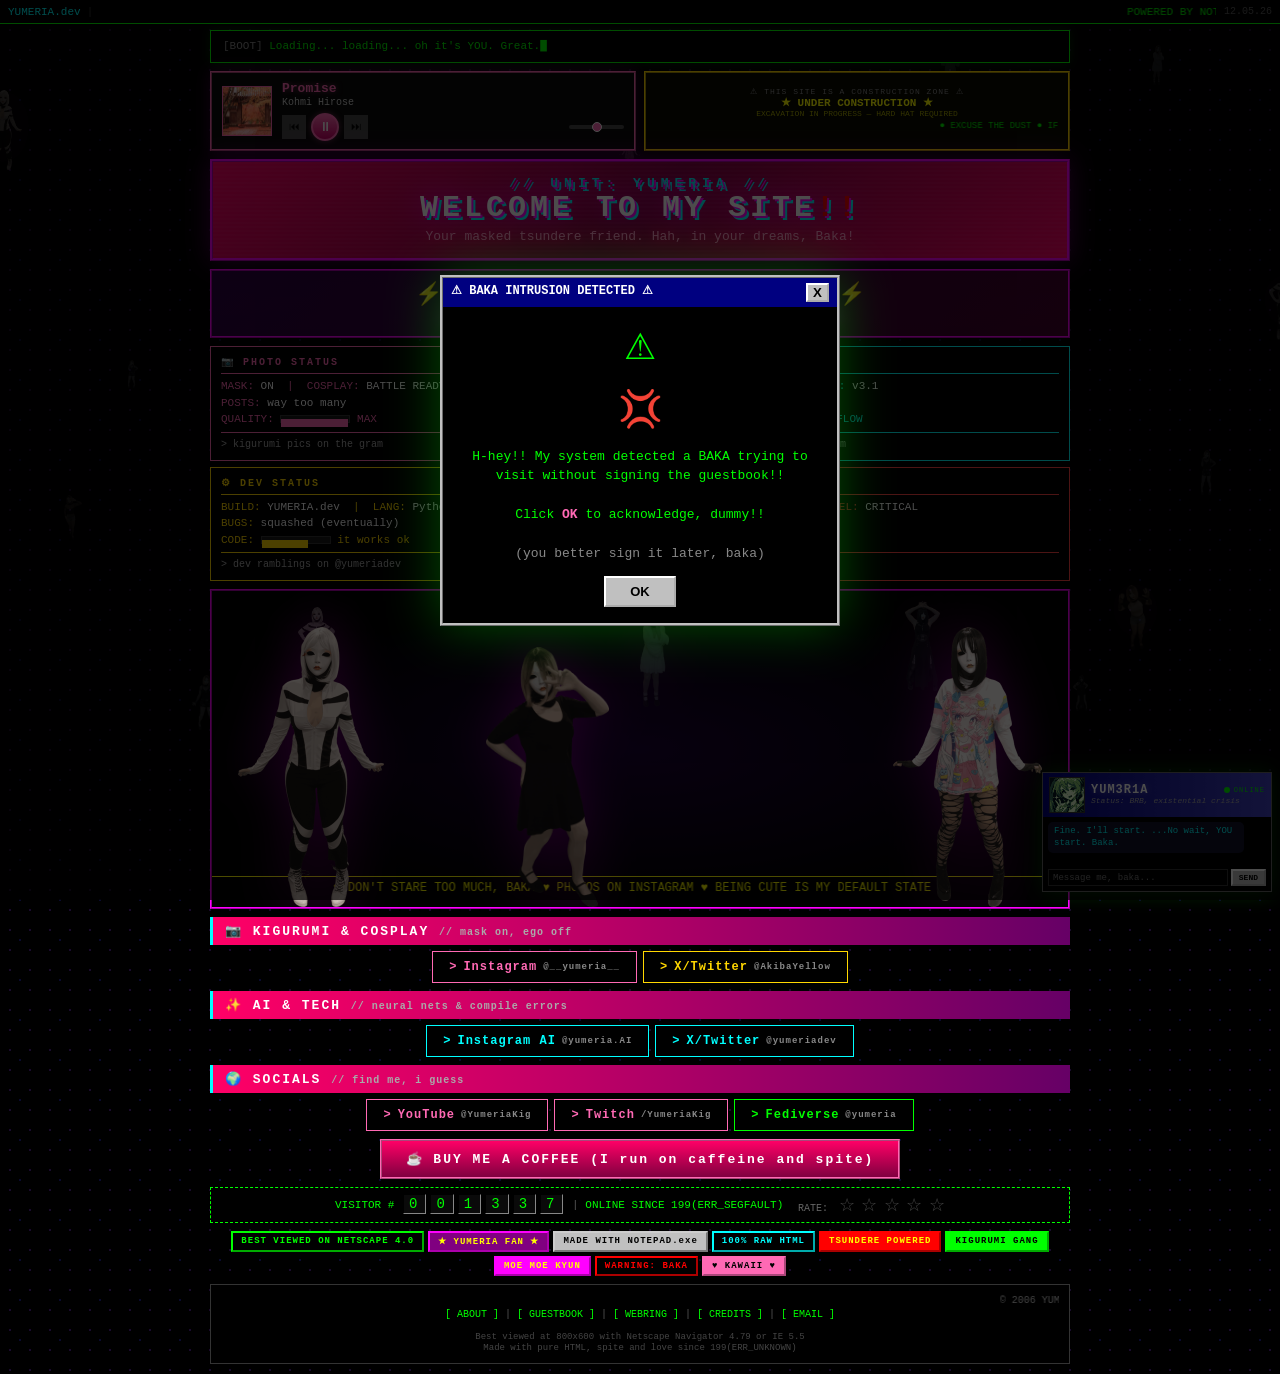
==== commit db413f65: "Testing something" ====
--- a/index.html
+++ b/index.html
@@ -19,7 +19,6 @@
 <meta name="twitter:image" content="https://yumeria.dev/img/og-image.jpg">
 </head>
 <body>
-
 <div class="sys-bar">
   <span style="color:#0ff; flex-shrink:0;">YUMERIA.dev</span>
   <span class="sep">|</span>
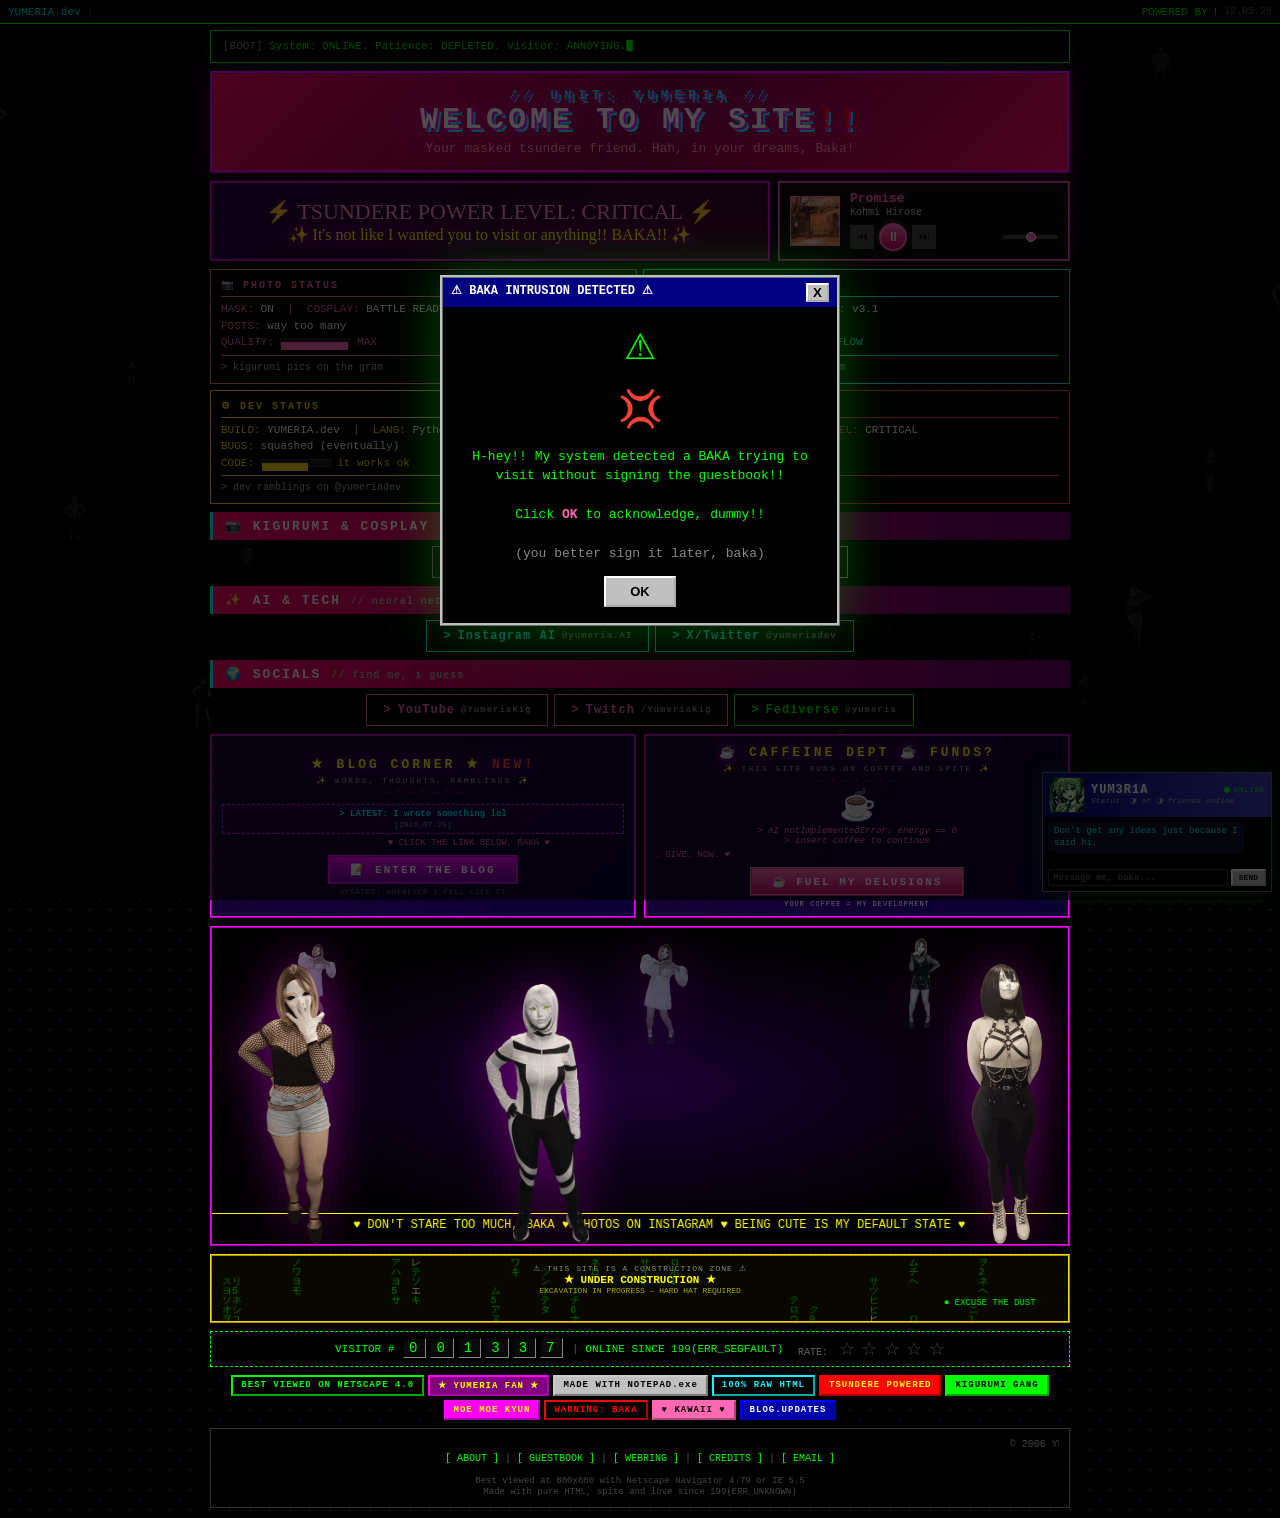
==== commit 768c2d92: "Blog link added yay" ====
--- a/index.html
+++ b/index.html
@@ -23,7 +23,7 @@
   <span style="color:#0ff; flex-shrink:0;">YUMERIA.dev</span>
   <span class="sep">|</span>
   <marquee style="flex:1; min-width:0;" scrollamount="3">
-    POWERED BY NOTEPAD.EXE | <span style="color:#f44;">&#x2605; NEW!</span> | <span style="color:#ff0;">MOOD: TSUNDERE</span> | <span style="color:#888;">CPU: 42%</span> | <span style="color:#0f0;">MASK: ON</span> | <span style="color:#f44;">BAKA: <span class="blink">!!</span></span> | <span style="color:#555;">v3.1</span> | <span style="color:#ff69b4;">MEMORY: LEAKING</span> | <span style="color:#f80;">FACE: HIDDEN</span> | <span style="color:#0ff;">TOKEN: OVERFLOW</span> | <span style="color:#ff69b4;">OUTFIT: COORDINATED</span> | <span style="color:#ff0;">COOKIES: EATEN</span> | <span style="color:#fa0;">GPU: MELTING</span> | <span style="color:#0ff;">STYLE: Y2K</span> | <span style="color:#f44;">PING: 999ms</span> | <span style="color:#f4f;">PROTOCOL: MOE</span> | <span style="color:#6cf;">UPTIME: NEVER</span> | <span style="color:#f66;">AGENT: HALLUCINATING</span>
+    POWERED BY NOTEPAD.EXE | <span style="color:#f44;">&#x2605; NEW! BLOG!</span> | <span style="color:#ff0;">MOOD: TSUNDERE</span> | <span style="color:#888;">CPU: 42%</span> | <span style="color:#0f0;">MASK: ON</span> | <span style="color:#f44;">BAKA: <span class="blink">!!</span></span> | <span style="color:#555;">v3.1</span> | <span style="color:#ff69b4;">MEMORY: LEAKING</span> | <span style="color:#f80;">FACE: HIDDEN</span> | <span style="color:#0ff;">TOKEN: OVERFLOW</span> | <span style="color:#ff69b4;">OUTFIT: COORDINATED</span> | <span style="color:#ff0;">COOKIES: EATEN</span> | <span style="color:#fa0;">GPU: MELTING</span> | <span style="color:#0ff;">STYLE: Y2K</span> | <span style="color:#f44;">PING: 999ms</span> | <span style="color:#f4f;">PROTOCOL: MOE</span> | <span style="color:#6cf;">UPTIME: NEVER</span> | <span style="color:#f66;">AGENT: HALLUCINATING</span>
   </marquee>
   <span style="color:#555; font-size:10px; white-space:nowrap; flex-shrink:0; margin-left:8px;" id="sysDate">--.--.--</span>
   <script>
@@ -67,8 +67,20 @@
   <span style="color:#888;">[BOOT]</span> LOADING... MOE DRIVERS <span style="color:#0f0;">OK</span> | TSUNDERE MODULE <span style="color:#ff0;">ACTIVE</span> | BAKA DETECTOR <span style="color:#f44;">TRIGGERED (you)</span> | SYSTEM <span style="color:#0f0;">READY</span> <span class="blink">&#x2588;</span>
 </div>
 
-<div class="player-row">
-  <div class="player-panel" id="musicCtrl">
+<div class="header">
+  <h1>
+    <span class="unit">// UNIT: YUMERIA //</span>
+    WELCOME TO MY SITE<blink style="color:#f00;">!!</blink>
+  </h1>
+  <div class="sub">Your masked tsundere friend. Hah, in your dreams, Baka!</div>
+</div>
+
+<div class="tsun-player-row">
+  <div class="tsun-box" style="flex:2;">
+    <span class="mood">&#x26A1; TSUNDERE POWER LEVEL: CRITICAL &#x26A1;</span>
+    <span class="msg">&#x2728; It's not like I wanted you to visit or anything!! BAKA!! &#x2728;</span>
+  </div>
+  <div class="player-panel" id="musicCtrl" style="flex:1;">
     <img class="player-cover" src="img/player.jpg" alt="cover">
     <div class="player-info">
       <div class="player-song" id="musicTxt">LOADING MUSIC...</div>
@@ -83,28 +95,6 @@
       </div>
     </div>
   </div>
-  <div class="cringe-block">
-    <canvas id="matrix"></canvas>
-    <div class="cringe-content">
-      <div class="badge">&#x26A0; THIS SITE IS A CONSTRUCTION ZONE &#x26A0;</div>
-      <div class="title">&#x2605; UNDER CONSTRUCTION &#x2605;</div>
-      <div class="sub">EXCAVATION IN PROGRESS — HARD HAT REQUIRED</div>
-      <marquee class="marquee-text" behavior="scroll" direction="left" scrollamount="4">&#x25CF; EXCUSE THE DUST &#x25CF; IF SOMETHING LOOKS BROKEN IT&#39;S A FEATURE &#x25CF; WARNING: CONTAINS TRACES OF TRENCHCOAT &amp; KAWAII &#x25CF; SORRY FOR THE INCONVENIENCE, BAKA! &#x25CF;</marquee>
-    </div>
-  </div>
-</div>
-
-<div class="header">
-  <h1>
-    <span class="unit">// UNIT: YUMERIA //</span>
-    WELCOME TO MY SITE<blink style="color:#f00;">!!</blink>
-  </h1>
-  <div class="sub">Your masked tsundere friend. Hah, in your dreams, Baka!</div>
-</div>
-
-<div class="tsun-box">
-  <span class="mood">&#x26A1; TSUNDERE POWER LEVEL: CRITICAL &#x26A1;</span>
-  <span class="msg">&#x2728; It's not like I wanted you to visit or anything!! BAKA!! &#x2728;</span>
 </div>
 
 <div class="sys-grid">
@@ -138,20 +128,6 @@
   </div>
 </div>
 
-<div class="hero-area">
-  <img data-random class="hero-img" alt="">
-  <img data-random class="hero-img" alt="">
-  <img data-random class="hero-img" alt="">
-  <img data-random class="hero-img" alt="">
-  <img data-random class="hero-img" alt="">
-  <img data-random class="hero-img" alt="">
-  <div class="center-text">
-    <marquee behavior="alternate" scrollamount="4">
-      &#x2665; DON'T STARE TOO MUCH, BAKA &#x2665; PHOTOS ON INSTAGRAM &#x2665; BEING CUTE IS MY DEFAULT STATE &#x2665;
-    </marquee>
-  </div>
-</div>
-
 <div class="sect">
   <h2>&#x1F4F7; KIGURUMI & COSPLAY <span class="sub">// mask on, ego off</span></h2>
   <div class="s-grid">
@@ -177,8 +153,57 @@
   </div>
 </div>
 
-<div class="support-area">
-  <a href="https://ko-fi.com/yumeria" target="_blank">&#x2615; BUY ME A COFFEE (I run on caffeine and spite)</a>
+<div class="dual-row">
+  <div class="blog-block">
+    <div class="blog-header">&#x2605; BLOG CORNER &#x2605; <span class="blink" style="color:#f44;">NEW!</span></div>
+    <div class="blog-sub">&#x2728; WORDS, THOUGHTS, RAMBLINGS &#x2728;</div>
+    <div class="blog-divider">~ * ~ * ~ * ~</div>
+    <div class="blog-post">
+      <span class="blog-post-title">> LATEST: I wrote something lol</span>
+      <span class="blog-post-date">[2026.07.25]</span>
+    </div>
+    <div class="blog-marquee">
+      <marquee behavior="alternate" scrollamount="3">&#x2665; CLICK THE LINK BELOW, BAKA &#x2665;</marquee>
+    </div>
+    <a href="https://blog.yumeria.dev" target="_blank" class="blog-link">&#x1F4DD; ENTER THE BLOG</a>
+    <div class="blog-footer">UPDATED: WHENEVER I FEEL LIKE IT</div>
+  </div>
+  <div class="blog-block coffee-block">
+    <div class="blog-header">&#x2615; CAFFEINE DEPT &#x2615; <span class="blink" style="color:#ff0;">FUNDS?</span></div>
+    <div class="blog-sub">&#x2728; THIS SITE RUNS ON COFFEE AND SPITE &#x2728;</div>
+    <div class="blog-divider">~ * ~ * ~ * ~</div>
+    <div style="font-size:30px; line-height:1;">&#x2615;</div>
+    <div style="font-size:9px; color:#ff69b4; font-style:italic;">&gt; AI notImplementedError: energy == 0<br>&gt; insert coffee to continue</div>
+    <div class="blog-marquee">
+      <marquee behavior="scroll" direction="right" scrollamount="3">&#x2665; I NEED IT. GIVE. NOW. &#x2665;</marquee>
+    </div>
+    <a href="https://ko-fi.com/yumeria" target="_blank" class="blog-link" style="background:linear-gradient(180deg,#ff69b4,#cc0066); border-color:#ff69b4;">&#x2615; FUEL MY DELUSIONS</a>
+    <div class="blog-footer">YOUR COFFEE = MY DEVELOPMENT</div>
+  </div>
+</div>
+
+<div class="hero-area">
+  <img data-random class="hero-img" alt="">
+  <img data-random class="hero-img" alt="">
+  <img data-random class="hero-img" alt="">
+  <img data-random class="hero-img" alt="">
+  <img data-random class="hero-img" alt="">
+  <img data-random class="hero-img" alt="">
+  <div class="center-text">
+    <marquee behavior="alternate" scrollamount="4">
+      &#x2665; DON'T STARE TOO MUCH, BAKA &#x2665; PHOTOS ON INSTAGRAM &#x2665; BEING CUTE IS MY DEFAULT STATE &#x2665;
+    </marquee>
+  </div>
+</div>
+
+<div class="cringe-block" style="margin-bottom:8px;">
+  <canvas id="matrix"></canvas>
+  <div class="cringe-content">
+    <div class="badge">&#x26A0; THIS SITE IS A CONSTRUCTION ZONE &#x26A0;</div>
+    <div class="title">&#x2605; UNDER CONSTRUCTION &#x2605;</div>
+    <div class="sub">EXCAVATION IN PROGRESS — HARD HAT REQUIRED</div>
+    <marquee class="marquee-text" behavior="scroll" direction="left" scrollamount="4">&#x25CF; EXCUSE THE DUST &#x25CF; IF SOMETHING LOOKS BROKEN IT&#39;S A FEATURE &#x25CF; WARNING: CONTAINS TRACES OF TRENCHCOAT &amp; KAWAII &#x25CF; SORRY FOR THE INCONVENIENCE, BAKA! &#x25CF;</marquee>
+  </div>
 </div>
 
 <div class="tracker">
@@ -203,6 +228,7 @@
   <span style="background:#f0f; color:#ff0; border-color:#f0f;">MOE MOE KYUN</span>
   <span style="background:#000; color:#f00; border-color:#f00;">WARNING: BAKA</span>
   <span style="background:#ff69b4; color:#000; border-color:#ff69b4;">&#x2665; KAWAII &#x2665;</span>
+  <span>BLOG.UPDATES</span>
 </div>
 
 <div class="footer">
--- a/assets/css/style.css
+++ b/assets/css/style.css
@@ -164,14 +164,32 @@
     z-index: 1;
   }
 
+  /* ===== TSUNDERE + PLAYER ROW ===== */
+  .tsun-player-row {
+    display: flex;
+    gap: 8px;
+    margin-bottom: 8px;
+    align-items: stretch;
+  }
+  .tsun-player-row > * { min-width: 0; }
+  @media (max-width: 600px) {
+    .tsun-player-row { flex-direction: column; }
+    .tsun-player-row .tsun-box,
+    .tsun-player-row .player-panel { flex: 1 !important; }
+  }
+
   /* ===== TSUNDERE BOX ===== */
   .tsun-box {
     background: linear-gradient(135deg, #1a0033, #33001a);
     border: 2px ridge #ff00ff;
     padding: 10px;
     text-align: center;
-    margin-bottom: 8px;
+    margin-bottom: 0;
     color: #ff99cc;
+    display: flex;
+    flex-direction: column;
+    justify-content: center;
+    align-items: center;
     font-size: 14px;
     font-family: 'Comic Sans MS', cursive;
     position: relative;
@@ -413,6 +431,7 @@
   .badge-row span:nth-child(4) { background: #000; color: #0ff; border-color: #0ff; }
   .badge-row span:nth-child(5) { background: #f00; color: #ff0; border-color: #f00; }
   .badge-row span:nth-child(6) { background: #0f0; color: #000; border-color: #0f0; }
+  .badge-row span:nth-child(10) { background: #00a; color: #fff; border-color: #00f; }
 
   /* ===== FOOTER ===== */
   .footer {
@@ -795,8 +814,104 @@
     width: 100%;
   }
 
+  /* ===== DUAL ROW: UNDER CONSTRUCTION + BLOG ===== */
+  .dual-row {
+    display: grid;
+    grid-template-columns: 1fr 1fr;
+    gap: 8px;
+    margin-bottom: 8px;
+  }
+  @media (max-width: 600px) { .dual-row { grid-template-columns: 1fr; } }
+
+  .blog-block {
+    background: linear-gradient(135deg, #1a0033, #0a0033);
+    border: 2px ridge #ff00ff;
+    padding: 8px 10px;
+    text-align: center;
+    color: #ff99cc;
+    font-family: 'Courier New', monospace;
+    position: relative;
+    overflow: hidden;
+    display: flex;
+    flex-direction: column;
+    align-items: center;
+    justify-content: center;
+    gap: 4px;
+  }
+  .blog-block::before {
+    content: '';
+    position: absolute;
+    inset: 0;
+    background: repeating-linear-gradient(90deg, transparent, transparent 20px, rgba(255,0,255,0.03) 20px, rgba(255,0,255,0.03) 21px);
+    pointer-events: none;
+  }
+  .blog-block > * { position: relative; z-index: 1; }
+  .blog-header {
+    font-size: 13px;
+    font-weight: bold;
+    color: #ff0;
+    text-shadow: 0 0 15px #f0f;
+    letter-spacing: 3px;
+  }
+  .blog-sub {
+    font-size: 8px;
+    color: #aaa;
+    letter-spacing: 2px;
+  }
+  .blog-divider {
+    font-size: 10px;
+    color: #f0f;
+    opacity: 0.5;
+  }
+  .blog-post {
+    display: flex;
+    flex-direction: column;
+    gap: 1px;
+    background: rgba(255,0,255,0.06);
+    border: 1px dashed #f0f;
+    padding: 4px 10px;
+    width: 100%;
+  }
+  .blog-post-title {
+    font-size: 9px;
+    color: #0ff;
+    font-weight: bold;
+  }
+  .blog-post-date {
+    font-size: 8px;
+    color: #888;
+  }
+  .blog-marquee {
+    width: 100%;
+    font-size: 9px;
+    color: #ff69b4;
+  }
+  .blog-link {
+    display: inline-block;
+    padding: 6px 20px;
+    background: linear-gradient(180deg, #ff00ff, #660099);
+    color: #fff;
+    text-decoration: none;
+    font-size: 11px;
+    font-weight: bold;
+    border: 2px ridge #f0f;
+    letter-spacing: 2px;
+    animation: glowPulse 2s ease-in-out infinite;
+    transition: all 0.2s;
+  }
+  .blog-link:hover {
+    background: #fff;
+    color: #ff00ff;
+    border-color: #fff;
+    transform: scale(1.08);
+  }
+  .blog-footer {
+    font-size: 7px;
+    color: #666;
+    letter-spacing: 1px;
+  }
+
   @media (max-width: 600px) {
-    .player-row { flex-direction: column; }
     .hero-area { height: 220px; }
     .hero-area .hero-img { height: 170px !important; }
     .hero-area .hero-img:nth-child(4),
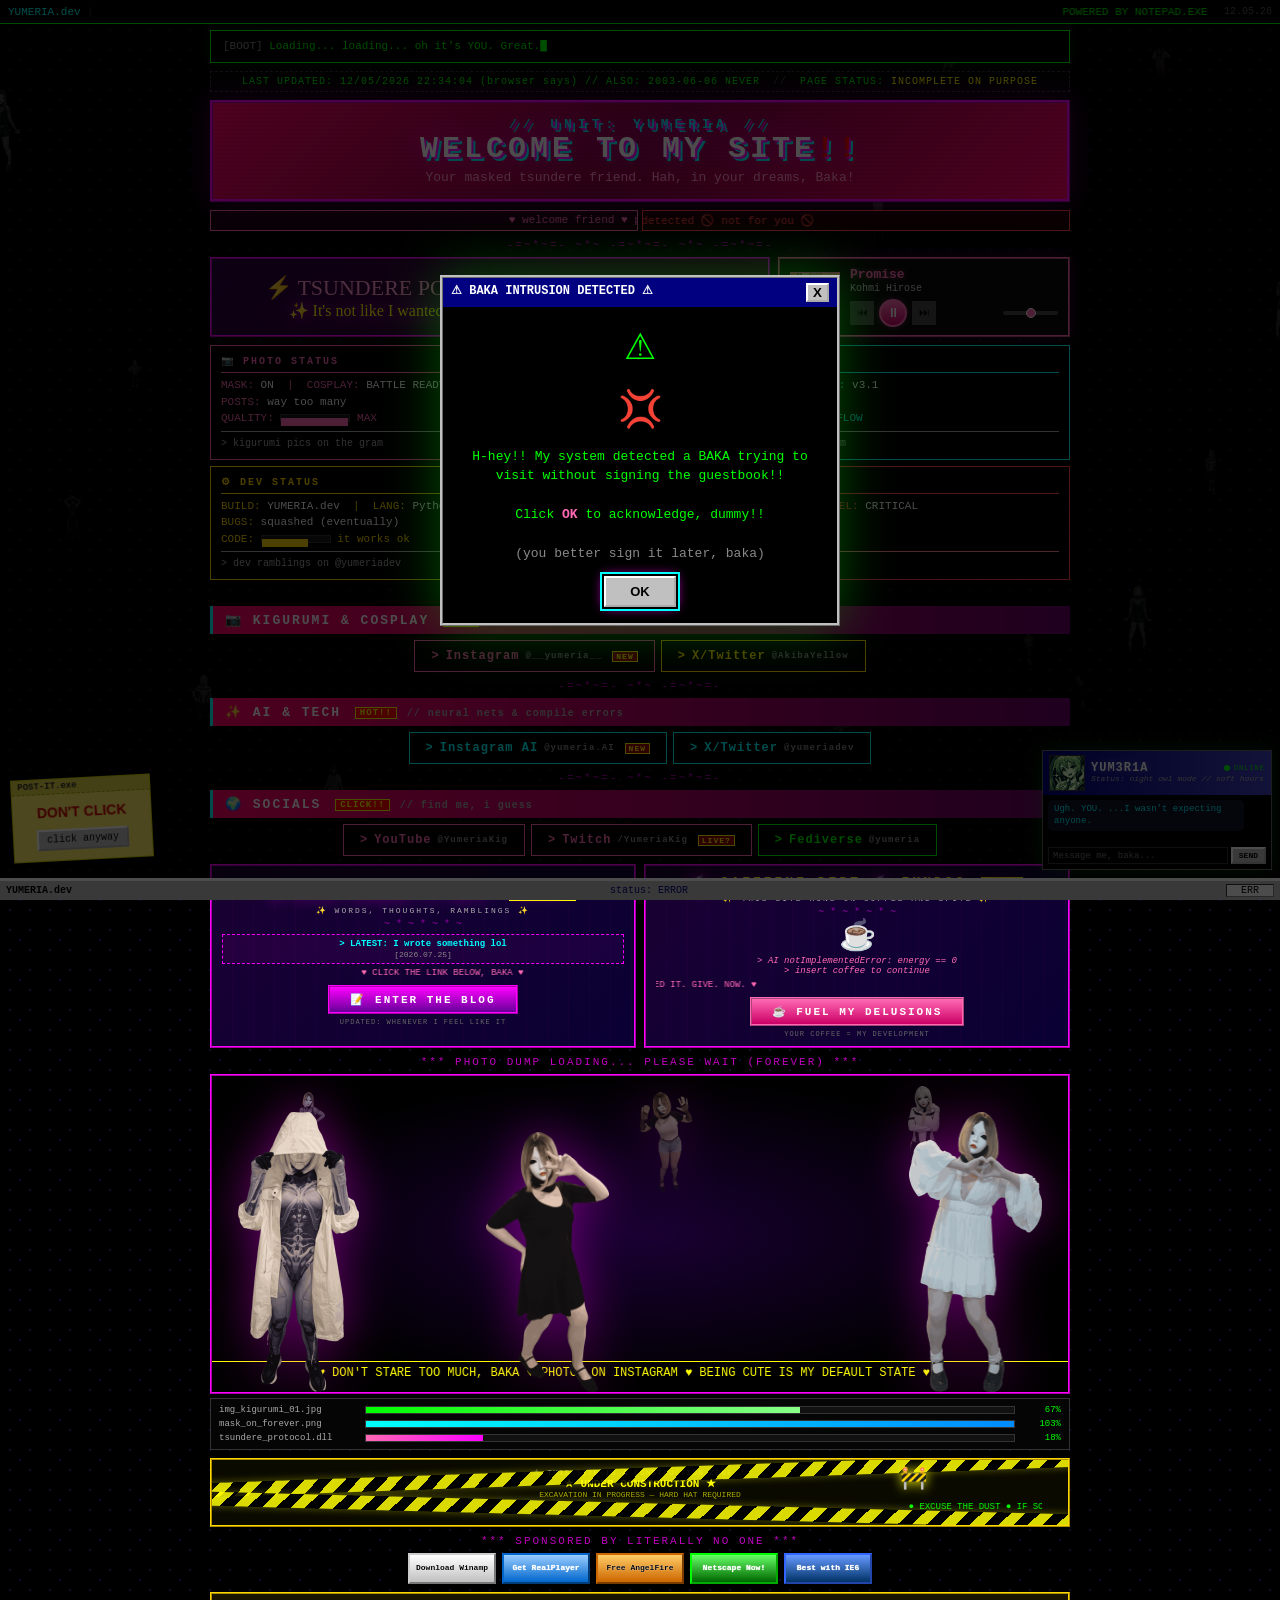
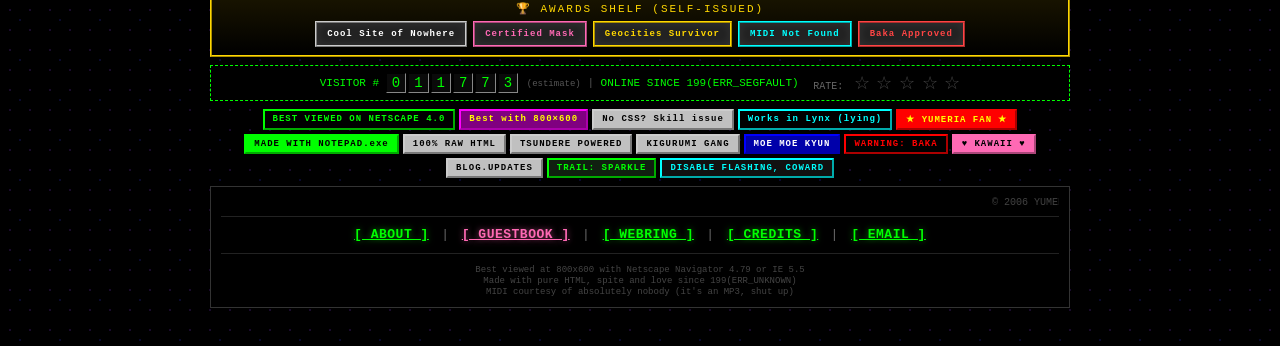
==== commit f6d44895: "OMG lots of amazing updates I put all of them for myself, it's not like I car for your opinion, baka" ====
--- a/index.html
+++ b/index.html
@@ -4,6 +4,7 @@
 <meta charset="UTF-8">
 <meta name="viewport" content="width=device-width, initial-scale=1.0">
 <title>~*~YUMERIA'S SITE~*~</title>
+<meta name="description" content="Your masked tsundere friend. Kigurumi, cosplay, AI experiments, and chaos.">
 <link rel="stylesheet" href="assets/css/style.css">
 <link rel="icon" href="img/favicon.png" type="image/png">
 <meta property="og:title" content="~*~YUMERIA'S SITE~*~">
@@ -20,12 +21,12 @@
 </head>
 <body>
 <div class="sys-bar">
-  <span style="color:#0ff; flex-shrink:0;">YUMERIA.dev</span>
+  <span class="brand">YUMERIA.dev</span>
   <span class="sep">|</span>
-  <marquee style="flex:1; min-width:0;" scrollamount="3">
+  <marquee scrollamount="3">
     POWERED BY NOTEPAD.EXE | <span style="color:#f44;">&#x2605; NEW! BLOG!</span> | <span style="color:#ff0;">MOOD: TSUNDERE</span> | <span style="color:#888;">CPU: 42%</span> | <span style="color:#0f0;">MASK: ON</span> | <span style="color:#f44;">BAKA: <span class="blink">!!</span></span> | <span style="color:#555;">v3.1</span> | <span style="color:#ff69b4;">MEMORY: LEAKING</span> | <span style="color:#f80;">FACE: HIDDEN</span> | <span style="color:#0ff;">TOKEN: OVERFLOW</span> | <span style="color:#ff69b4;">OUTFIT: COORDINATED</span> | <span style="color:#ff0;">COOKIES: EATEN</span> | <span style="color:#fa0;">GPU: MELTING</span> | <span style="color:#0ff;">STYLE: Y2K</span> | <span style="color:#f44;">PING: 999ms</span> | <span style="color:#f4f;">PROTOCOL: MOE</span> | <span style="color:#6cf;">UPTIME: NEVER</span> | <span style="color:#f66;">AGENT: HALLUCINATING</span>
   </marquee>
-  <span style="color:#555; font-size:10px; white-space:nowrap; flex-shrink:0; margin-left:8px;" id="sysDate">--.--.--</span>
+  <span class="sys-date" id="sysDate">--.--.--</span>
   <script>
     var _d = new Date();
     var _el = document.getElementById('sysDate');
@@ -38,33 +39,39 @@
   </script>
 </div>
 
-<div class="deco-layer">
-  <img data-random style="left:-20px; top:10%; height:80px; opacity:0.28; animation:spinSlow 12s linear infinite;">
-  <img data-random style="right:-20px; top:30%; height:70px; opacity:0.22; animation:spinFast 5s linear infinite;">
-  <img data-random style="left:40%; top:50%; height:60px; opacity:0.2; animation:floatDrift 7s ease-in-out infinite;">
-  <img data-random style="right:10%; top:65%; height:65px; opacity:0.22; animation:petBounce 2s ease-in-out infinite;">
-  <img data-random style="left:15%; top:75%; height:55px; opacity:0.18; animation:diagonalDrift 25s linear infinite;">
-  <img data-random style="right:30%; top:20%; height:60px; opacity:0.2; animation:tether 8s ease-in-out infinite;">
-  <img data-random style="left:70%; top:45%; height:50px; opacity:0.18; animation:spinSlow 15s linear infinite reverse;">
-  <img data-random style="left:5%; top:55%; height:45px; opacity:0.15; animation:crawlLeft 20s linear infinite;">
-  <img data-random style="right:50%; top:15%; height:40px; opacity:0.16; animation:diagonalDrift 30s linear infinite;">
-  <img data-random style="left:80%; top:70%; height:35px; opacity:0.14; animation:glitch 1s ease-in-out infinite;">
-  <img data-random style="left:25%; top:85%; height:50px; opacity:0.13; animation:floatDrift 10s ease-in-out infinite reverse;">
-  <img data-random style="right:60%; top:40%; height:30px; opacity:0.17; animation:spinSlow 8s linear infinite;">
-  <img data-random style="left:90%; top:5%; height:40px; opacity:0.15; animation:petBounce 3s ease-in-out infinite;">
-  <img data-random style="right:5%; top:50%; height:45px; opacity:0.14; animation:crawlRight 25s linear infinite;">
-  <img data-random style="left:50%; top:30%; height:35px; opacity:0.16; animation:tether 10s ease-in-out infinite;">
-  <img data-random style="right:80%; top:60%; height:38px; opacity:0.13; animation:spinFast 6s linear infinite;">
-  <img data-random style="left:65%; top:80%; height:32px; opacity:0.15; animation:sway 5s ease-in-out infinite;">
-  <img data-random style="right:25%; top:5%; height:42px; opacity:0.14; animation:glitch 1.5s ease-in-out infinite;">
-  <img data-random style="left:10%; top:40%; height:28px; opacity:0.17; animation:diagonalDrift 35s linear infinite reverse;">
-  <img data-random style="right:15%; top:75%; height:36px; opacity:0.13; animation:floatDrift 12s ease-in-out infinite;">
+<div class="deco-layer" aria-hidden="true">
+  <img data-random class="d1" alt="">
+  <img data-random class="d2" alt="">
+  <img data-random class="d3" alt="">
+  <img data-random class="d4" alt="">
+  <img data-random class="d5" alt="">
+  <img data-random class="d6" alt="">
+  <img data-random class="d7" alt="">
+  <img data-random class="d8" alt="">
+  <img data-random class="d9" alt="">
+  <img data-random class="d10" alt="">
+  <img data-random class="d11" alt="">
+  <img data-random class="d12" alt="">
+  <img data-random class="d13" alt="">
+  <img data-random class="d14" alt="">
+  <img data-random class="d15" alt="">
+  <img data-random class="d16" alt="">
+  <img data-random class="d17" alt="">
+  <img data-random class="d18" alt="">
+  <img data-random class="d19" alt="">
+  <img data-random class="d20" alt="">
 </div>
 
 <div class="wrapper">
 
 <div class="boot">
   <span style="color:#888;">[BOOT]</span> LOADING... MOE DRIVERS <span style="color:#0f0;">OK</span> | TSUNDERE MODULE <span style="color:#ff0;">ACTIVE</span> | BAKA DETECTOR <span style="color:#f44;">TRIGGERED (you)</span> | SYSTEM <span style="color:#0f0;">READY</span> <span class="blink">&#x2588;</span>
+</div>
+
+<div class="last-updated" id="lastUpdated">
+  LAST UPDATED: <span id="lastUpdatedVal">LOADING...</span>
+  <span class="lu-sep">//</span>
+  PAGE STATUS: <span class="blink" style="color:#ff0;">INCOMPLETE ON PURPOSE</span>
 </div>
 
 <div class="header">
@@ -75,22 +82,29 @@
   <div class="sub">Your masked tsundere friend. Hah, in your dreams, Baka!</div>
 </div>
 
+<div class="dual-ticker" aria-hidden="true">
+  <marquee class="tick-sweet" scrollamount="4" direction="left">&#x2665; welcome friend &#x2665; please stay &#x2665; you are valid &#x2665; free hugs (lying) &#x2665; kawaii overload &#x2665;</marquee>
+  <marquee class="tick-mean" scrollamount="5" direction="right">&#x1F6AB; get out &#x1F6AB; who let you in &#x1F6AB; leave &#x1F6AB; baka detected &#x1F6AB; not for you &#x1F6AB;</marquee>
+</div>
+
+<div class="ascii-div">-=~*~=-  ~*~  -=~*~=-  ~*~  -=~*~=-</div>
+
 <div class="tsun-player-row">
-  <div class="tsun-box" style="flex:2;">
+  <div class="tsun-box flex-2">
     <span class="mood">&#x26A1; TSUNDERE POWER LEVEL: CRITICAL &#x26A1;</span>
     <span class="msg">&#x2728; It's not like I wanted you to visit or anything!! BAKA!! &#x2728;</span>
   </div>
-  <div class="player-panel" id="musicCtrl" style="flex:1;">
+  <div class="player-panel flex-1" id="musicCtrl">
     <img class="player-cover" src="img/player.jpg" alt="cover">
     <div class="player-info">
       <div class="player-song" id="musicTxt">LOADING MUSIC...</div>
       <div class="player-artist" id="playerArtist">Artist Unknown</div>
       <div class="player-controls">
-        <button class="player-btn" id="prevBtn" disabled>&#x23EE;</button>
-        <button class="player-btn play-btn" id="playBtn">&#x25B6;</button>
-        <button class="player-btn" id="nextBtn" disabled>&#x23ED;</button>
+        <button type="button" class="player-btn" id="prevBtn" disabled aria-label="Previous track">&#x23EE;</button>
+        <button type="button" class="player-btn play-btn" id="playBtn" aria-label="Play or pause">&#x25B6;</button>
+        <button type="button" class="player-btn" id="nextBtn" disabled aria-label="Next track">&#x23ED;</button>
         <div class="player-vol-wrap">
-          <input type="range" id="volSlider" min="0" max="1" step="0.05" value="0.5">
+          <input type="range" id="volSlider" min="0" max="1" step="0.05" value="0.5" aria-label="Volume">
         </div>
       </div>
     </div>
@@ -103,84 +117,92 @@
     <div>MASK: <span class="v">ON</span> &nbsp;|&nbsp; COSPLAY: <span class="v">BATTLE READY</span></div>
     <div>POSTS: <span class="v">way too many</span></div>
     <div>QUALITY: <span class="bar-bg"><span class="bar" style="width:98%; background:#ff69b4;"></span></span> <span style="color:#ff69b4;">MAX</span></div>
-    <div style="margin-top:4px; border-top:1px solid #ff69b4; padding-top:4px; font-size:10px; color:#aaa;">&gt; kigurumi pics on the gram</div>
+    <div class="foot">&gt; kigurumi pics on the gram</div>
   </div>
   <div class="panel cyan">
     <span class="label">&#x2728; AI CORE</span>
     <div>NEURAL NET: <span class="v">ONLINE</span> &nbsp;|&nbsp; MODEL: <span class="v">v3.1</span></div>
     <div>TOKENS: <span class="v">too many lol</span></div>
     <div>CREATIVITY: <span class="bar-bg"><span class="bar" style="width:100%; background:#0ff;"></span></span> <span style="color:#0ff;">OVERFLOW</span></div>
-    <div style="margin-top:4px; border-top:1px solid #0ff; padding-top:4px; font-size:10px; color:#aaa;">&gt; AI experiments on the alt gram</div>
+    <div class="foot">&gt; AI experiments on the alt gram</div>
   </div>
   <div class="panel gold">
     <span class="label">&#x2699; DEV STATUS</span>
     <div>BUILD: <span class="v">YUMERIA.dev</span> &nbsp;|&nbsp; LANG: <span class="v">Python, JS, Chaos</span></div>
     <div>BUGS: <span class="v">squashed (eventually)</span></div>
     <div>CODE: <span class="bar-bg"><span class="bar" style="width:68%; background:#ffd700;"></span></span> <span style="color:#ffd700;">it works ok</span></div>
-    <div style="margin-top:4px; border-top:1px solid #ffd700; padding-top:4px; font-size:10px; color:#aaa;">&gt; dev ramblings on @yumeriadev</div>
+    <div class="foot">&gt; dev ramblings on @yumeriadev</div>
   </div>
   <div class="panel red">
     <span class="label">&#x26A0; BAKA DETECTOR</span>
     <div>DETECTION: <span class="v">TRIGGERED</span> &nbsp;|&nbsp; LEVEL: <span class="v">CRITICAL</span></div>
     <div>INTRUSIONS: <span class="v">999+</span></div>
     <div>BAKA: <span class="bar-bg"><span class="bar" style="width:100%; background:#f44;"></span></span> <span style="color:#f44;">MAX</span></div>
-    <div style="margin-top:4px; border-top:1px solid #f44; padding-top:4px; font-size:10px; color:#f88;">&gt; you&#39;re the baka, by the way</div>
-  </div>
-</div>
+    <div class="foot">&gt; you&#39;re the baka, by the way</div>
+  </div>
+</div>
+
+<div class="ascii-div">*** NEW *** NEW *** NEW *** NEW ***</div>
 
 <div class="sect">
-  <h2>&#x1F4F7; KIGURUMI & COSPLAY <span class="sub">// mask on, ego off</span></h2>
+  <h2>&#x1F4F7; KIGURUMI &amp; COSPLAY <span class="new-sticker blink">NEW!</span> <span class="sub">// mask on, ego off</span></h2>
   <div class="s-grid">
-    <a href="https://www.instagram.com/__yumeria__" target="_blank" class="pink pulse">Instagram <span style="font-size:9px; color:#888;">@__yumeria__</span></a>
-    <a href="https://x.com/AkibaYellow" target="_blank" class="gold pulse">X/Twitter <span style="font-size:9px; color:#888;">@AkibaYellow</span></a>
-  </div>
-</div>
+    <a href="https://www.instagram.com/__yumeria__" target="_blank" rel="noopener noreferrer" class="pink pulse">Instagram <span class="handle">@__yumeria__</span> <span class="new-mini">NEW</span></a>
+    <a href="https://x.com/AkibaYellow" target="_blank" rel="noopener noreferrer" class="gold pulse">X/Twitter <span class="handle">@AkibaYellow</span></a>
+  </div>
+</div>
+
+<div class="ascii-div">-=~*~=-  ~*~  -=~*~=-</div>
 
 <div class="sect">
-  <h2>&#x2728; AI & TECH <span class="sub">// neural nets & compile errors</span></h2>
+  <h2>&#x2728; AI &amp; TECH <span class="new-sticker blink">HOT!!</span> <span class="sub">// neural nets &amp; compile errors</span></h2>
   <div class="s-grid">
-    <a href="https://www.instagram.com/yumeria.AI" target="_blank" class="cyan pulse">Instagram AI <span style="font-size:9px; color:#888;">@yumeria.AI</span></a>
-    <a href="https://x.com/yumeriadev" target="_blank" class="cyan pulse">X/Twitter <span style="font-size:9px; color:#888;">@yumeriadev</span></a>
-  </div>
-</div>
+    <a href="https://www.instagram.com/yumeria.AI" target="_blank" rel="noopener noreferrer" class="cyan pulse">Instagram AI <span class="handle">@yumeria.AI</span> <span class="new-mini">NEW</span></a>
+    <a href="https://x.com/yumeriadev" target="_blank" rel="noopener noreferrer" class="cyan pulse">X/Twitter <span class="handle">@yumeriadev</span></a>
+  </div>
+</div>
+
+<div class="ascii-div">-=~*~=-  ~*~  -=~*~=-</div>
 
 <div class="sect">
-  <h2>&#x1F30D; SOCIALS <span class="sub">// find me, i guess</span></h2>
+  <h2>&#x1F30D; SOCIALS <span class="new-sticker blink">CLICK!!</span> <span class="sub">// find me, i guess</span></h2>
   <div class="s-grid">
-    <a href="https://www.youtube.com/@YumeriaKig" target="_blank" class="pink pulse">YouTube <span style="font-size:9px; color:#888;">@YumeriaKig</span></a>
-    <a href="https://www.twitch.tv/yumeriakig" target="_blank" class="pink pulse">Twitch <span style="font-size:9px; color:#888;">/YumeriaKig</span></a>
-    <a href="https://pari.cafe/@yumeria" target="_blank" class="pulse">Fediverse <span style="font-size:9px; color:#888;">@yumeria</span></a>
+    <a href="https://www.youtube.com/@YumeriaKig" target="_blank" rel="noopener noreferrer" class="pink pulse">YouTube <span class="handle">@YumeriaKig</span></a>
+    <a href="https://www.twitch.tv/yumeriakig" target="_blank" rel="noopener noreferrer" class="pink pulse">Twitch <span class="handle">/YumeriaKig</span> <span class="new-mini">LIVE?</span></a>
+    <a href="https://pari.cafe/@yumeria" target="_blank" rel="noopener noreferrer" class="pulse">Fediverse <span class="handle">@yumeria</span></a>
   </div>
 </div>
 
 <div class="dual-row">
   <div class="blog-block">
-    <div class="blog-header">&#x2605; BLOG CORNER &#x2605; <span class="blink" style="color:#f44;">NEW!</span></div>
+    <div class="blog-header">&#x2605; BLOG CORNER &#x2605; <span class="blink" style="color:#f44;">NEW!</span> <span class="new-sticker blink">UPDATED!!</span></div>
     <div class="blog-sub">&#x2728; WORDS, THOUGHTS, RAMBLINGS &#x2728;</div>
     <div class="blog-divider">~ * ~ * ~ * ~</div>
     <div class="blog-post">
-      <span class="blog-post-title">> LATEST: I wrote something lol</span>
+      <span class="blog-post-title">&gt; LATEST: I wrote something lol</span>
       <span class="blog-post-date">[2026.07.25]</span>
     </div>
     <div class="blog-marquee">
       <marquee behavior="alternate" scrollamount="3">&#x2665; CLICK THE LINK BELOW, BAKA &#x2665;</marquee>
     </div>
-    <a href="https://blog.yumeria.dev" target="_blank" class="blog-link">&#x1F4DD; ENTER THE BLOG</a>
+    <a href="https://blog.yumeria.dev" target="_blank" rel="noopener noreferrer" class="blog-link">&#x1F4DD; ENTER THE BLOG</a>
     <div class="blog-footer">UPDATED: WHENEVER I FEEL LIKE IT</div>
   </div>
-  <div class="blog-block coffee-block">
-    <div class="blog-header">&#x2615; CAFFEINE DEPT &#x2615; <span class="blink" style="color:#ff0;">FUNDS?</span></div>
+  <div class="blog-block">
+    <div class="blog-header">&#x2615; CAFFEINE DEPT &#x2615; <span class="blink" style="color:#ff0;">FUNDS?</span> <span class="new-sticker blink">PLS!!</span></div>
     <div class="blog-sub">&#x2728; THIS SITE RUNS ON COFFEE AND SPITE &#x2728;</div>
     <div class="blog-divider">~ * ~ * ~ * ~</div>
-    <div style="font-size:30px; line-height:1;">&#x2615;</div>
-    <div style="font-size:9px; color:#ff69b4; font-style:italic;">&gt; AI notImplementedError: energy == 0<br>&gt; insert coffee to continue</div>
+    <div class="coffee-emoji">&#x2615;</div>
+    <div class="coffee-code">&gt; AI notImplementedError: energy == 0<br>&gt; insert coffee to continue</div>
     <div class="blog-marquee">
       <marquee behavior="scroll" direction="right" scrollamount="3">&#x2665; I NEED IT. GIVE. NOW. &#x2665;</marquee>
     </div>
-    <a href="https://ko-fi.com/yumeria" target="_blank" class="blog-link" style="background:linear-gradient(180deg,#ff69b4,#cc0066); border-color:#ff69b4;">&#x2615; FUEL MY DELUSIONS</a>
+    <a href="https://ko-fi.com/yumeria" target="_blank" rel="noopener noreferrer" class="blog-link kofi">&#x2615; FUEL MY DELUSIONS</a>
     <div class="blog-footer">YOUR COFFEE = MY DEVELOPMENT</div>
   </div>
 </div>
+
+<div class="ascii-div">*** PHOTO DUMP LOADING... PLEASE WAIT (FOREVER) ***</div>
 
 <div class="hero-area">
   <img data-random class="hero-img" alt="">
@@ -195,8 +217,28 @@
     </marquee>
   </div>
 </div>
-
-<div class="cringe-block" style="margin-bottom:8px;">
+<div class="fake-load-row" aria-hidden="true">
+  <div class="fake-load">
+    <span class="fl-label">img_kigurumi_01.jpg</span>
+    <span class="fl-track"><span class="fl-bar" style="width:67%"></span></span>
+    <span class="fl-pct" id="flPct1">67%</span>
+  </div>
+  <div class="fake-load">
+    <span class="fl-label">mask_on_forever.png</span>
+    <span class="fl-track"><span class="fl-bar fl-bar-cyan" style="width:103%"></span></span>
+    <span class="fl-pct">103%</span>
+  </div>
+  <div class="fake-load">
+    <span class="fl-label">tsundere_protocol.dll</span>
+    <span class="fl-track"><span class="fl-bar fl-bar-pink" id="flBar3" style="width:12%"></span></span>
+    <span class="fl-pct" id="flPct3">12%</span>
+  </div>
+</div>
+
+<div class="cringe-block">
+  <div class="caution-tape" aria-hidden="true"></div>
+  <div class="caution-tape caution-tape-b" aria-hidden="true"></div>
+  <span class="cone-teleport blink" id="coneTeleport" aria-hidden="true">&#x1F6A7;</span>
   <canvas id="matrix"></canvas>
   <div class="cringe-content">
     <div class="badge">&#x26A0; THIS SITE IS A CONSTRUCTION ZONE &#x26A0;</div>
@@ -206,8 +248,34 @@
   </div>
 </div>
 
-<div class="tracker">
-  VISITOR # <span class="n">0</span><span class="n">0</span><span class="n">1</span><span class="n">3</span><span class="n">3</span><span class="n">7</span> <span style="color:#555;">|</span> ONLINE SINCE 199(ERR_SEGFAULT)
+<div class="ascii-div">*** SPONSORED BY LITERALLY NO ONE ***</div>
+
+<div class="ad-row" aria-label="Fake period advertisements">
+  <button type="button" class="ad-88" data-ad="winamp">Download Winamp</button>
+  <button type="button" class="ad-88 ad-rp" data-ad="realplayer">Get RealPlayer</button>
+  <button type="button" class="ad-88 ad-af" data-ad="angelfire">Free AngelFire</button>
+  <button type="button" class="ad-88 ad-ns" data-ad="netscape">Netscape Now!</button>
+  <button type="button" class="ad-88 ad-ie" data-ad="ie">Best with IE6</button>
+</div>
+
+<div class="awards-shelf">
+  <div class="awards-title">&#x1F3C6; AWARDS SHELF (SELF-ISSUED)</div>
+  <div class="awards-row">
+    <span class="award">Cool Site of Nowhere</span>
+    <span class="award award-pink">Certified Mask</span>
+    <span class="award award-gold">Geocities Survivor</span>
+    <span class="award award-cyan">MIDI Not Found</span>
+    <span class="award award-red">Baka Approved</span>
+  </div>
+</div>
+
+<div class="tracker" id="trackerBlock">
+  VISITOR #
+  <button type="button" class="hit-counter" id="hitCounter" title="click me, I dare you" aria-label="Visitor counter">
+    <span class="n" data-d="0">0</span><span class="n" data-d="0">0</span><span class="n" data-d="0">0</span><span class="n" data-d="0">0</span><span class="n" data-d="0">0</span><span class="n" data-d="0">0</span>
+  </button>
+  <span class="hit-note" id="hitNote">(estimate)</span>
+  <span style="color:#555;">|</span> ONLINE SINCE 199(ERR_SEGFAULT)
   <span class="stars" id="starRating">
     <span class="label">RATE:</span>
     <span data-v="1">&#x2606;</span>
@@ -220,38 +288,52 @@
 
 <div class="badge-row">
   <span>BEST VIEWED ON NETSCAPE 4.0</span>
+  <span>Best with 800&#x00D7;600</span>
+  <span>No CSS? Skill issue</span>
+  <span>Works in Lynx (lying)</span>
   <span>&#x2605; YUMERIA FAN &#x2605;</span>
   <span>MADE WITH NOTEPAD.exe</span>
   <span>100% RAW HTML</span>
   <span id="tsundereBadge">TSUNDERE POWERED</span>
   <span>KIGURUMI GANG</span>
-  <span style="background:#f0f; color:#ff0; border-color:#f0f;">MOE MOE KYUN</span>
-  <span style="background:#000; color:#f00; border-color:#f00;">WARNING: BAKA</span>
-  <span style="background:#ff69b4; color:#000; border-color:#ff69b4;">&#x2665; KAWAII &#x2665;</span>
+  <span class="badge-moe">MOE MOE KYUN</span>
+  <span class="badge-baka">WARNING: BAKA</span>
+  <span class="badge-kawaii">&#x2665; KAWAII &#x2665;</span>
   <span>BLOG.UPDATES</span>
+  <span class="trail-toggle" id="trailToggle" role="button" tabindex="0" title="Cycle cursor trail mode">TRAIL: SPARKLE</span>
+  <span class="motion-toggle" id="motionToggle" role="button" tabindex="0" aria-pressed="false" title="Toggle flashing animations">DISABLE FLASHING, COWARD</span>
 </div>
 
 <div class="footer">
   <marquee behavior="scroll" direction="left" scrollamount="2">
     &#x00A9; 2006 YUMERIA // Hosted on GeoCities // Coded in Notepad // Don't steal my pics, baka
   </marquee>
-  <br>
-  <a href="#" onclick="showPopup('info'); return false;">[ ABOUT ]</a>
-  |
-  <a href="#" onclick="showPopup('guestbook'); return false;">[ GUESTBOOK ]</a>
-  |
-  <a href="#" onclick="showPopup('webring'); return false;">[ WEBRING ]</a>
-  |
-  <a href="#" onclick="showPopup('credits'); return false;">[ CREDITS ]</a>
-  |
-  <a href="#" onclick="alert('Email? In this economy? DM me on Instagram, baka.'); return false;">[ EMAIL ]</a>
-  <br><br>
-  <span style="font-size:9px; color:#444;">
+  <nav class="footer-links" aria-label="Site links">
+    <a href="#" onclick="showPopup('info'); return false;">[ ABOUT ]</a>
+    <span class="fsep">|</span>
+    <a href="#" id="footerGuestbook" onclick="showPopup('guestbook'); return false;">[ GUESTBOOK ]</a>
+    <span class="fsep">|</span>
+    <a href="#" onclick="showPopup('webring'); return false;">[ WEBRING ]</a>
+    <span class="fsep">|</span>
+    <a href="#" onclick="showPopup('credits'); return false;">[ CREDITS ]</a>
+    <span class="fsep">|</span>
+    <a href="#" onclick="alert('Email? In this economy? DM me on Instagram, baka.'); return false;">[ EMAIL ]</a>
+  </nav>
+  <span class="disclaimer">
     Best viewed at 800x600 with Netscape Navigator 4.79 or IE 5.5<br>
-    Made with pure HTML, spite and love since 199(ERR_UNKNOWN)
+    Made with pure HTML, spite and love since 199(ERR_UNKNOWN)<br>
+    MIDI courtesy of absolutely nobody (it&#39;s an MP3, shut up)
   </span>
 </div>
 
+</div>
+
+<div class="sticky-note" id="stickyNote" role="dialog" aria-label="Sticky note">
+  <div class="sticky-top" id="stickyTitle">POST-IT.exe</div>
+  <div class="sticky-body">
+    <div class="sticky-msg">DON&#39;T CLICK</div>
+    <button type="button" class="sticky-btn" id="stickyBtn">click anyway</button>
+  </div>
 </div>
 
 <div class="aim-window" id="aimBuddy">
@@ -272,25 +354,36 @@
       <div class="aim-typing" id="aimTyping"></div>
       <div class="aim-input-wrap">
         <input type="text" id="aimInput" placeholder="Message me, baka..." maxlength="100">
-        <button id="aimSend">SEND</button>
+        <button type="button" id="aimSend">SEND</button>
       </div>
     </div>
   </div>
 </div>
 
+<div class="status-bar" id="statusBar" aria-hidden="true">
+  <span class="sb-left">YUMERIA.dev</span>
+  <span class="sb-mid" id="statusMid">status: CUTE</span>
+  <span class="sb-right" id="statusRight">DONE</span>
+</div>
+
 <div class="popup-overlay" id="popup">
-  <div class="popup-box" style="max-width:400px;">
+  <div class="popup-box">
     <div class="popup-title">
       <span id="popupTitle">SYSTEM MESSAGE</span>
-      <button onclick="closePopup()">X</button>
+      <button type="button" onclick="closePopup()">X</button>
     </div>
     <div class="popup-body" id="popupBody">
       <span class="big">&#x26A0;</span>
       <div id="popupText"></div>
-      <div id="guestbookArea" style="display:none; text-align:left;"></div>
-      <button onclick="closePopup()" id="popupOK">OK</button>
-    </div>
-  </div>
+      <div id="guestbookArea"></div>
+      <button type="button" onclick="closePopup()" id="popupOK">OK</button>
+    </div>
+  </div>
+</div>
+
+<div class="konami-overlay" id="konamiOverlay" aria-hidden="true">
+  <div class="konami-text">YOU UNLOCKED<br>PREMIUM TSUNDERE</div>
+  <div class="konami-sub">no refunds // expires in 10s // still a baka</div>
 </div>
 
 <script src="assets/js/script.js"></script>
--- a/assets/css/style.css
+++ b/assets/css/style.css
@@ -1,950 +1,1598 @@
-  * { margin: 0; padding: 0; box-sizing: border-box; }
-
-  html { overflow-x: hidden; }
-
-  body {
-    background: #000;
-    background-image:
-      radial-gradient(#0a0a2e 1px, transparent 1px),
-      radial-gradient(#1a0a2e 1px, transparent 1px);
-    background-size: 40px 40px, 20px 20px;
-    font-family: 'Courier New', monospace;
-    overflow-x: hidden;
-    min-height: 100vh;
+:root {
+  --c-bg: #000;
+  --c-lime: #0f0;
+  --c-cyan: #0ff;
+  --c-pink: #ff69b4;
+  --c-magenta: #ff00ff;
+  --c-hot: #ff0066;
+  --c-gold: #ffd700;
+  --c-red: #f44;
+  --c-yellow: #ff0;
+  --c-muted: #888;
+  --c-dim: #555;
+  --c-panel: rgba(0, 0, 0, 0.9);
+  --font-mono: 'Courier New', monospace;
+  --focus-ring: 0 0 0 2px #000, 0 0 0 4px var(--c-cyan), 0 0 12px var(--c-magenta);
+}
+
+* { margin: 0; padding: 0; box-sizing: border-box; }
+
+html { overflow-x: hidden; }
+
+body {
+  background: #000;
+  background-image:
+    radial-gradient(#0a0a2e 1px, transparent 1px),
+    radial-gradient(#1a0a2e 1px, transparent 1px);
+  background-size: 40px 40px, 20px 20px;
+  font-family: var(--font-mono);
+  overflow-x: hidden;
+  min-height: 100vh;
+}
+
+@keyframes blink { 50% { opacity: 0; } }
+.blink { animation: blink 1s step-end infinite; }
+
+@keyframes spinSlow { 100% { transform: rotate(360deg); } }
+@keyframes spinFast { 100% { transform: rotate(360deg); } }
+@keyframes floatDrift {
+  0% { transform: translate(0, 0) rotate(-5deg); }
+  33% { transform: translate(30px, -20px) rotate(5deg); }
+  66% { transform: translate(-20px, 15px) rotate(-3deg); }
+  100% { transform: translate(0, 0) rotate(-5deg); }
+}
+@keyframes sway {
+  0% { transform: translateX(0) rotate(0deg); }
+  25% { transform: translateX(25px) rotate(4deg); }
+  50% { transform: translateX(0) rotate(0deg); }
+  75% { transform: translateX(-25px) rotate(-4deg); }
+  100% { transform: translateX(0) rotate(0deg); }
+}
+@keyframes petBounce {
+  0%, 100% { transform: translateY(0) scale(1); }
+  50% { transform: translateY(-30px) scale(1.05); }
+}
+@keyframes diagonalDrift {
+  0% { transform: translate(-100px, -100px) rotate(0deg); }
+  50% { transform: translate(calc(100vw + 100px), calc(100vh + 100px)) rotate(360deg); }
+  100% { transform: translate(-100px, -100px) rotate(720deg); }
+}
+@keyframes glitch {
+  0% { transform: translate(0); filter: hue-rotate(0deg); }
+  20% { transform: translate(-4px, 3px); filter: hue-rotate(90deg); }
+  40% { transform: translate(4px, -2px); filter: hue-rotate(180deg); }
+  60% { transform: translate(-3px, -3px); filter: hue-rotate(270deg); }
+  80% { transform: translate(3px, 4px); filter: hue-rotate(360deg); }
+  100% { transform: translate(0); filter: hue-rotate(0deg); }
+}
+@keyframes tether {
+  0% { transform: translate(0, 0) rotate(0deg); }
+  25% { transform: translate(40px, -60px) rotate(15deg); }
+  50% { transform: translate(-20px, -30px) rotate(-10deg); }
+  75% { transform: translate(30px, 20px) rotate(8deg); }
+  100% { transform: translate(0, 0) rotate(0deg); }
+}
+@keyframes crawlLeft {
+  0% { transform: translateX(0); }
+  100% { transform: translateX(-100%); }
+}
+@keyframes crawlRight {
+  0% { transform: translateX(0); }
+  100% { transform: translateX(100%); }
+}
+
+/* ===== UNDER CONSTRUCTION BAR ===== */
+.sys-bar {
+  position: fixed;
+  top: 0; left: 0; right: 0;
+  height: 24px;
+  background: #000;
+  border-bottom: 1px solid #0f0;
+  z-index: 999;
+  display: flex;
+  align-items: center;
+  padding: 0 8px;
+  font-size: 11px;
+  color: #0f0;
+  font-weight: normal;
+  text-shadow: none;
+  flex-wrap: nowrap;
+  overflow: hidden;
+}
+.sys-bar .sep { color: #333; margin: 0 6px; }
+
+/* ===== DECO LAYER ===== */
+.deco-layer {
+  position: fixed;
+  inset: 0;
+  pointer-events: none;
+  z-index: 3;
+  overflow: hidden;
+}
+.deco-layer img {
+  position: absolute;
+  object-fit: contain;
+  opacity: 0.3;
+  filter: drop-shadow(0 0 20px rgba(255,0,255,0.2));
+  will-change: transform;
+}
+
+/* Deco placements (was inline) */
+.deco-layer img.d1 { left:-20px; top:10%; height:80px; opacity:0.28; animation:spinSlow 12s linear infinite; }
+.deco-layer img.d2 { right:-20px; top:30%; height:70px; opacity:0.22; animation:spinFast 5s linear infinite; }
+.deco-layer img.d3 { left:40%; top:50%; height:60px; opacity:0.2; animation:floatDrift 7s ease-in-out infinite; }
+.deco-layer img.d4 { right:10%; top:65%; height:65px; opacity:0.22; animation:petBounce 2s ease-in-out infinite; }
+.deco-layer img.d5 { left:15%; top:75%; height:55px; opacity:0.18; animation:diagonalDrift 25s linear infinite; }
+.deco-layer img.d6 { right:30%; top:20%; height:60px; opacity:0.2; animation:tether 8s ease-in-out infinite; }
+.deco-layer img.d7 { left:70%; top:45%; height:50px; opacity:0.18; animation:spinSlow 15s linear infinite reverse; }
+.deco-layer img.d8 { left:5%; top:55%; height:45px; opacity:0.15; animation:crawlLeft 20s linear infinite; }
+.deco-layer img.d9 { right:50%; top:15%; height:40px; opacity:0.16; animation:diagonalDrift 30s linear infinite; }
+.deco-layer img.d10 { left:80%; top:70%; height:35px; opacity:0.14; animation:glitch 1s ease-in-out infinite; }
+.deco-layer img.d11 { left:25%; top:85%; height:50px; opacity:0.13; animation:floatDrift 10s ease-in-out infinite reverse; }
+.deco-layer img.d12 { right:60%; top:40%; height:30px; opacity:0.17; animation:spinSlow 8s linear infinite; }
+.deco-layer img.d13 { left:90%; top:5%; height:40px; opacity:0.15; animation:petBounce 3s ease-in-out infinite; }
+.deco-layer img.d14 { right:5%; top:50%; height:45px; opacity:0.14; animation:crawlRight 25s linear infinite; }
+.deco-layer img.d15 { left:50%; top:30%; height:35px; opacity:0.16; animation:tether 10s ease-in-out infinite; }
+.deco-layer img.d16 { right:80%; top:60%; height:38px; opacity:0.13; animation:spinFast 6s linear infinite; }
+.deco-layer img.d17 { left:65%; top:80%; height:32px; opacity:0.15; animation:sway 5s ease-in-out infinite; }
+.deco-layer img.d18 { right:25%; top:5%; height:42px; opacity:0.14; animation:glitch 1.5s ease-in-out infinite; }
+.deco-layer img.d19 { left:10%; top:40%; height:28px; opacity:0.17; animation:diagonalDrift 35s linear infinite reverse; }
+.deco-layer img.d20 { right:15%; top:75%; height:36px; opacity:0.13; animation:floatDrift 12s ease-in-out infinite; }
+
+/* ===== WRAPPER ===== */
+.wrapper {
+  max-width: 860px;
+  margin: 30px auto 10px;
+  position: relative;
+  z-index: 10;
+}
+
+/* ===== BOOT ===== */
+.boot {
+  background: #000;
+  border: 1px solid #0f0;
+  padding: 8px 12px;
+  color: #0f0;
+  font-size: 11px;
+  text-align: left;
+  line-height: 1.4;
+  margin-bottom: 8px;
+  box-shadow: 0 0 10px rgba(0,255,0,0.15);
+}
+
+/* ===== HEADER ===== */
+.header {
+  background: linear-gradient(135deg, #ff0066, #800040, #ff0066);
+  border: 3px ridge #ff00ff;
+  padding: 14px 20px;
+  text-align: center;
+  margin-bottom: 8px;
+  position: relative;
+  overflow: hidden;
+  box-shadow: 0 0 25px rgba(255,0,255,0.3);
+}
+.header::after {
+  content: '';
+  position: absolute;
+  inset: 0;
+  background: repeating-linear-gradient(0deg, transparent, transparent 2px, rgba(255,255,255,0.03) 2px, rgba(255,255,255,0.03) 4px);
+  pointer-events: none;
+}
+.header h1 {
+  font-family: var(--font-mono);
+  font-size: 30px;
+  color: #fff;
+  text-shadow:
+    2px 2px 0 #ff00ff,
+    4px 4px 0 #00ffff,
+    0 0 30px #ff00ff;
+  letter-spacing: 4px;
+  position: relative;
+  z-index: 1;
+}
+.header h1 .unit { color: #0ff; font-size: 13px; display: block; letter-spacing: 6px; }
+.header .sub {
+  color: #ff99cc;
+  font-size: 13px;
+  margin-top: 4px;
+  text-shadow: 0 0 10px #ff0066;
+  position: relative;
+  z-index: 1;
+}
+
+/* ===== TSUNDERE + PLAYER ROW ===== */
+.tsun-player-row {
+  display: flex;
+  gap: 8px;
+  margin-bottom: 8px;
+  align-items: stretch;
+}
+.tsun-player-row > * { min-width: 0; }
+@media (max-width: 600px) {
+  .tsun-player-row { flex-direction: column; }
+  .tsun-player-row .tsun-box,
+  .tsun-player-row .player-panel { flex: 1 !important; }
+}
+
+/* ===== TSUNDERE BOX ===== */
+.tsun-box {
+  background: linear-gradient(135deg, #1a0033, #33001a);
+  border: 2px ridge #ff00ff;
+  padding: 10px;
+  text-align: center;
+  margin-bottom: 0;
+  color: #ff99cc;
+  display: flex;
+  flex-direction: column;
+  justify-content: center;
+  align-items: center;
+  font-size: 14px;
+  font-family: 'Comic Sans MS', cursive;
+  position: relative;
+  overflow: hidden;
+}
+.tsun-box::before {
+  content: '';
+  position: absolute;
+  top: -50%; left: -50%; width: 200%; height: 200%;
+  background: conic-gradient(transparent, rgba(255,0,255,0.08), transparent, rgba(255,0,255,0.08), transparent);
+  animation: spinSlow 6s linear infinite;
+  pointer-events: none;
+}
+.tsun-box > * { position: relative; z-index: 1; }
+.tsun-box .mood { font-size: 22px; display: block; }
+.tsun-box .msg { font-size: 16px; color: #ff0; text-shadow: 0 0 15px #f0f; }
+
+/* ===== SYS PANELS 4x ===== */
+.sys-grid {
+  display: grid;
+  grid-template-columns: 1fr 1fr;
+  gap: 6px;
+  margin-bottom: 8px;
+}
+@media (max-width: 500px) { .sys-grid { grid-template-columns: 1fr; } }
+
+.panel {
+  background: rgba(0,0,0,0.9);
+  border: 1px solid #0f0;
+  padding: 8px 10px;
+  text-align: left;
+  color: #0f0;
+  font-size: 11px;
+  line-height: 1.5;
+  backdrop-filter: blur(4px);
+}
+.panel.pink { border-color: #ff69b4; color: #ff69b4; }
+.panel.cyan { border-color: #0ff; color: #0ff; }
+.panel.gold { border-color: #ffd700; color: #ffd700; }
+.panel.red { border-color: #f44; color: #f44; }
+.panel .label { display: block; font-weight: bold; border-bottom: 1px solid currentColor; margin-bottom: 4px; padding-bottom: 3px; font-size: 10px; letter-spacing: 2px; }
+.panel .v { color: #fff; }
+.panel .bar-bg { display: inline-block; width: 70px; height: 8px; background: #1a1a1a; border: 1px solid #333; vertical-align: middle; }
+.panel .bar { display: inline-block; height: 8px; }
+
+/* ===== HERO AREA ===== */
+.hero-area {
+  position: relative;
+  height: 320px;
+  margin-bottom: 8px;
+  border: 2px ridge #ff00ff;
+  background: radial-gradient(ellipse at center, #1a0033 0%, #000 70%);
+  overflow: hidden;
+}
+.hero-area .hero-img {
+  position: absolute;
+  width: auto;
+  filter: drop-shadow(0 0 25px rgba(255,0,255,0.4));
+  pointer-events: none;
+}
+.hero-area .hero-img:nth-child(1) {
+  left: 3%; bottom: 0;
+  height: 280px;
+  animation: tether 6s ease-in-out infinite;
+  z-index: 2;
+}
+.hero-area .hero-img:nth-child(2) {
+  left: 32%; bottom: 0;
+  height: 260px;
+  animation: floatDrift 5s ease-in-out infinite;
+  z-index: 2;
+}
+.hero-area .hero-img:nth-child(3) {
+  right: 3%; bottom: 0;
+  height: 280px;
+  animation: sway 4s ease-in-out infinite;
+  z-index: 2;
+}
+.hero-area .hero-img:nth-child(4) {
+  left: 50%; top: 5%;
+  height: 100px;
+  animation: spinSlow 10s linear infinite;
+  opacity: 0.4;
+  z-index: 1;
+}
+.hero-area .hero-img:nth-child(5) {
+  left: 10%; top: 5%;
+  height: 80px;
+  animation: petBounce 1.5s ease-in-out infinite;
+  opacity: 0.5;
+  z-index: 1;
+}
+.hero-area .hero-img:nth-child(6) {
+  right: 15%; top: 3%;
+  height: 90px;
+  animation: glitch 0.6s ease-in-out infinite;
+  opacity: 0.35;
+  z-index: 1;
+}
+.hero-area .center-text {
+  position: absolute;
+  bottom: 4px;
+  left: 0; right: 0;
+  font-size: 12px;
+  background: rgba(0,0,0,0.7);
+  padding: 4px;
+  border-top: 1px solid #ff0;
+  color: #ff0;
+}
+
+/* ===== SOCIAL SECTIONS ===== */
+.sect {
+  margin-bottom: 8px;
+}
+.sect h2 {
+  font-size: 13px;
+  color: #fff;
+  background: linear-gradient(90deg, #ff0066, #660066);
+  padding: 6px 12px;
+  letter-spacing: 2px;
+  border-left: 3px solid #0ff;
+  margin-bottom: 6px;
+}
+.sect h2 .sub { font-size: 10px; color: #aaa; letter-spacing: 1px; }
+
+.s-grid {
+  display: flex;
+  flex-wrap: wrap;
+  gap: 6px;
+  justify-content: center;
+}
+.s-grid a {
+  display: flex;
+  align-items: center;
+  gap: 6px;
+  padding: 8px 16px;
+  font-size: 12px;
+  font-weight: bold;
+  text-decoration: none;
+  color: #0f0;
+  background: #000;
+  border: 1px solid #0f0;
+  transition: all 0.15s;
+  letter-spacing: 1px;
+}
+.s-grid a::before { content: '>'; }
+.s-grid a:hover {
+  background: #0f0;
+  color: #000;
+  box-shadow: 0 0 20px #0f0;
+  transform: scale(1.05);
+}
+.s-grid a:hover::before { color: #000; }
+
+.s-grid a.pink { color: #ff69b4; border-color: #ff69b4; }
+.s-grid a.pink::before { color: #ff69b4; }
+.s-grid a.pink:hover { background: #ff69b4; color: #000; box-shadow: 0 0 20px #ff69b4; }
+.s-grid a.pink:hover::before { color: #000; }
+
+.s-grid a.cyan { color: #0ff; border-color: #0ff; }
+.s-grid a.cyan::before { color: #0ff; }
+.s-grid a.cyan:hover { background: #0ff; color: #000; box-shadow: 0 0 20px #0ff; }
+.s-grid a.cyan:hover::before { color: #000; }
+
+.s-grid a.gold { color: #ffd700; border-color: #ffd700; }
+.s-grid a.gold::before { color: #ffd700; }
+.s-grid a.gold:hover { background: #ffd700; color: #000; box-shadow: 0 0 20px #ffd700; }
+.s-grid a.gold:hover::before { color: #000; }
+
+.s-grid a.pulse { animation: glowPulse 1.5s ease-in-out infinite; }
+@keyframes glowPulse {
+  0%, 100% { box-shadow: 0 0 5px currentColor; }
+  50% { box-shadow: 0 0 25px currentColor, 0 0 50px currentColor; }
+}
+
+/* ===== PANEL FOOT ===== */
+.panel .foot {
+  margin-top: 4px;
+  border-top: 1px solid currentColor;
+  padding-top: 4px;
+  font-size: 10px;
+  color: #aaa;
+}
+.panel.red .foot { color: #f88; }
+
+.flex-2 { flex: 2; }
+.flex-1 { flex: 1; }
+
+/* ===== SYS-BAR EXTRAS ===== */
+.sys-bar .brand { color: #0ff; flex-shrink: 0; }
+.sys-bar marquee { flex: 1; min-width: 0; }
+.sys-bar .sys-date {
+  color: #555;
+  font-size: 10px;
+  white-space: nowrap;
+  flex-shrink: 0;
+  margin-left: 8px;
+}
+
+/* ===== SOCIAL HANDLE HINT ===== */
+.s-grid a .handle { font-size: 9px; color: #888; }
+
+/* ===== COFFEE BLOCK INLINE REPLACEMENTS ===== */
+.coffee-emoji { font-size: 30px; line-height: 1; }
+.coffee-code {
+  font-size: 9px;
+  color: #ff69b4;
+  font-style: italic;
+}
+.blog-link.kofi {
+  background: linear-gradient(180deg, #ff69b4, #cc0066);
+  border-color: #ff69b4;
+}
+
+.badge-row .badge-moe { background: #f0f; color: #ff0; border-color: #f0f; }
+.badge-row .badge-baka { background: #000; color: #f00; border-color: #f00; }
+.badge-row .badge-kawaii { background: #ff69b4; color: #000; border-color: #ff69b4; }
+
+.footer .disclaimer {
+  font-size: 9px;
+  color: #444;
+}
+
+
+/* ===== TRACKER ===== */
+.tracker {
+  text-align: center;
+  font-size: 11px;
+  color: #0f0;
+  padding: 6px;
+  border: 1px dashed #0f0;
+  background: #000;
+  margin-bottom: 8px;
+}
+.tracker .n {
+  display: inline-block;
+  background: #0a0a0a;
+  padding: 1px 5px;
+  border: 1px inset #333;
+  font-size: 14px;
+  letter-spacing: 3px;
+  margin: 0 2px;
+}
+
+/* ===== BADGES ===== */
+.badge-row {
+  display: flex;
+  flex-wrap: wrap;
+  gap: 4px;
+  justify-content: center;
+  margin-bottom: 8px;
+}
+.badge-row span {
+  padding: 3px 8px;
+  font-size: 9px;
+  font-weight: bold;
+  border: 2px outset #ccc;
+  background: #c0c0c0;
+  color: #000;
+  letter-spacing: 1px;
+}
+.badge-row span:nth-child(1) { background: #000; color: #0f0; border-color: #0f0; }
+.badge-row span:nth-child(2) { background: #800080; color: #ff0; border-color: #f0f; }
+.badge-row span:nth-child(4) { background: #000; color: #0ff; border-color: #0ff; }
+.badge-row span:nth-child(5) { background: #f00; color: #ff0; border-color: #f00; }
+.badge-row span:nth-child(6) { background: #0f0; color: #000; border-color: #0f0; }
+.badge-row span:nth-child(10) { background: #00a; color: #fff; border-color: #00f; }
+
+/* ===== FOOTER ===== */
+.footer {
+  background: #000;
+  border: 1px solid #333;
+  padding: 10px;
+  text-align: center;
+  font-size: 10px;
+  color: #555;
+  margin-bottom: 10px;
+}
+.footer marquee {
+  color: #444;
+  font-size: 10px;
+  display: block;
+  margin-bottom: 8px;
+}
+
+/* Classic link row — same era, just easier to see */
+.footer-links {
+  display: block;
+  margin: 6px 0 10px;
+  padding: 6px 4px;
+  border-top: 1px solid #222;
+  border-bottom: 1px solid #222;
+  line-height: 1.8;
+  font-size: 13px;
+  letter-spacing: 0.5px;
+}
+.footer-links a {
+  color: #0f0;
+  text-decoration: underline;
+  font-size: 13px;
+  font-weight: bold;
+  text-shadow: 0 0 6px rgba(0, 255, 0, 0.55);
+  white-space: nowrap;
+}
+.footer-links a:hover {
+  color: #ff0;
+  text-shadow: 0 0 8px rgba(255, 255, 0, 0.7);
+}
+.footer-links a:visited {
+  color: #0c0;
+}
+.footer-links .fsep {
+  color: #666;
+  margin: 0 4px;
+  font-weight: normal;
+  user-select: none;
+}
+/* Guestbook gets a tiny period “hot” hint without looking like an ad */
+.footer-links a#footerGuestbook {
+  color: #ff69b4;
+  text-shadow: 0 0 6px rgba(255, 105, 180, 0.6);
+}
+.footer-links a#footerGuestbook:hover {
+  color: #ff9;
+}
+
+/* ===== POPUP ===== */
+.popup-overlay {
+  display: none;
+  position: fixed; inset: 0;
+  background: rgba(0,0,0,0.7);
+  z-index: 10000;
+  justify-content: center;
+  align-items: center;
+}
+.popup-overlay.show { display: flex; }
+.popup-box {
+  background: #000;
+  border: 3px ridge #c0c0c0;
+  max-width: 400px;
+  width: 90%;
+  box-shadow: 0 0 50px rgba(0,255,0,0.3);
+}
+.popup-title {
+  background: #000080;
+  color: #fff;
+  padding: 5px 8px;
+  font-size: 12px;
+  font-weight: bold;
+  display: flex;
+  justify-content: space-between;
+}
+.popup-title button {
+  background: #c0c0c0;
+  border: 2px outset #fff;
+  padding: 0 5px;
+  font-weight: bold;
+  cursor: pointer;
+}
+.popup-body {
+  padding: 16px;
+  color: #0f0;
+  font-size: 13px;
+  text-align: center;
+  line-height: 1.5;
+  max-height: 70vh;
+  overflow-y: auto;
+}
+.popup-body .big { font-size: 36px; display: block; margin-bottom: 8px; }
+.popup-body button {
+  margin-top: 12px;
+  padding: 6px 24px;
+  background: #c0c0c0;
+  border: 2px outset #fff;
+  font-size: 13px;
+  font-weight: bold;
+  cursor: pointer;
+}
+.popup-body button:hover { background: #fff; }
+
+/* ===== AIM CHAT WINDOW ===== */
+.aim-window {
+  position: fixed;
+  bottom: 8px; right: 8px;
+  z-index: 9998;
+  width: 230px;
+  font-family: var(--font-mono);
+  box-shadow: 0 0 20px rgba(0,255,0,0.2);
+  user-select: none;
+}
+.aim-top {
+  display: flex;
+  align-items: center;
+  gap: 6px;
+  padding: 4px 6px;
+  background: linear-gradient(90deg, #000080, #4040c0);
+  cursor: move;
+  border: 1px solid #666;
+  border-bottom: none;
+}
+.aim-avatar {
+  width: 36px;
+  height: 36px;
+  object-fit: cover;
+  border: 1px solid #333;
+  flex-shrink: 0;
+  transition: filter 0.5s;
+}
+.aim-avatar.offline { filter: grayscale(1); }
+.aim-top-info { flex: 1; display: flex; flex-direction: column; min-width: 0; }
+.aim-top-row {
+  display: flex;
+  align-items: center;
+  gap: 4px;
+}
+.aim-name {
+  font-size: 12px;
+  font-weight: bold;
+  color: #fff;
+  letter-spacing: 1px;
+  text-shadow: 0 0 6px rgba(255,255,255,0.3);
+  margin-right: auto;
+}
+.aim-name.offline { color: #888; text-shadow: none; }
+.aim-dot {
+  display: inline-block;
+  width: 6px; height: 6px;
+  border-radius: 50%;
+  background: #0f0;
+  animation: blink 1s step-end infinite;
+  flex-shrink: 0;
+}
+.aim-dot.offline { background: #666; animation: none; }
+.aim-online-txt {
+  font-size: 7px;
+  color: #0f0;
+  letter-spacing: 1px;
+}
+.aim-online-txt.offline { color: #888; }
+.aim-status {
+  font-size: 8px;
+  color: #aaa;
+  font-style: italic;
+  margin-top: -1px;
+  line-height: 1.3;
+}
+.aim-body {
+  padding: 5px;
+  background: #000;
+  border: 1px solid #666;
+  border-top: none;
+}
+.aim-chat { display: flex; flex-direction: column; min-width: 0; }
+.aim-msgs {
+  display: flex;
+  flex-direction: column;
+  gap: 3px;
+  font-size: 9px;
+  max-height: 260px;
+  overflow-y: auto;
+  margin-bottom: 3px;
+}
+.aim-msgs .me {
+  align-self: flex-start;
+  background: #11122a;
+  color: #0ff;
+  padding: 3px 6px;
+  border-radius: 5px;
+  max-width: 90%;
+  word-wrap: break-word;
+  line-height: 1.4;
+}
+.aim-msgs .you {
+  align-self: flex-end;
+  background: #2a1114;
+  color: #ff69b4;
+  padding: 3px 6px;
+  border-radius: 5px;
+  max-width: 90%;
+  word-wrap: break-word;
+  line-height: 1.4;
+}
+.aim-typing {
+  font-size: 8px;
+  color: #888;
+  font-style: italic;
+  min-height: 11px;
+}
+.aim-input-wrap {
+  display: flex;
+  gap: 3px;
+  margin-top: 2px;
+}
+.aim-input-wrap input {
+  flex: 1;
+  padding: 2px 4px;
+  background: #000;
+  border: 1px solid #333;
+  color: #0f0;
+  font-family: var(--font-mono);
+  font-size: 9px;
+  outline: none;
+}
+.aim-input-wrap input:focus { border-color: #0f0; }
+.aim-input-wrap button {
+  padding: 2px 6px;
+  background: #c0c0c0;
+  border: 2px outset #fff;
+  font-size: 8px;
+  font-weight: bold;
+  cursor: pointer;
+  font-family: var(--font-mono);
+}
+.aim-input-wrap button:active { border-style: inset; }
+
+/* ===== STAR RATING ===== */
+.stars { display: inline-block; margin-left: 8px; vertical-align: middle; }
+.stars span { cursor: pointer; font-size: 18px; color: #444; transition: color 0.2s; }
+.stars span.on { color: #ffd700; text-shadow: 0 0 10px #ffd700; }
+.stars span:hover { color: #ffd700; }
+.stars .label { font-size: 10px; color: #666; margin-right: 4px; }
+
+/* ===== GUESTBOOK FORM ===== */
+.gb-entry { background: #0a0a0a; border: 1px solid #1a1a1a; padding: 6px 8px; margin-bottom: 6px; text-align: left; font-size: 11px; }
+.gb-entry .head { color: #ff69b4; font-size: 10px; }
+.gb-entry .body { color: #aaa; margin-top: 2px; }
+.gb-form { margin-top: 10px; }
+.gb-form input { width: 100%; padding: 6px; background: #000; border: 1px solid #0f0; color: #0f0; font-family: var(--font-mono); font-size: 12px; }
+.gb-form button { margin-top: 6px; padding: 4px 16px; background: #c0c0c0; border: 2px outset #fff; font-size: 11px; font-weight: bold; cursor: pointer; }
+.gb-form button:hover { background: #fff; }
+.gb-empty { color: #555; font-size: 11px; padding: 10px 0; }
+::-webkit-scrollbar { width: 8px; background: #000; }
+::-webkit-scrollbar-track { background: #000; border: 1px solid #111; }
+::-webkit-scrollbar-thumb { background: #0f0; }
+
+/* ===== MUSIC PLAYER & CRINGE ROW ===== */
+.player-panel {
+  display: flex;
+  align-items: center;
+  gap: 10px;
+  padding: 8px 10px;
+  border: 2px ridge #ff69b4;
+  box-shadow: 0 0 15px rgba(255,0,255,0.2);
+  color: #fff;
+  font-family: var(--font-mono);
+  user-select: none;
+  background: #0a0a0a;
+}
+.player-cover {
+  width: 50px;
+  height: 50px;
+  object-fit: cover;
+  border: 1px solid #ff69b4;
+  flex-shrink: 0;
+}
+.player-panel.paused { border-color: #666; }
+.player-info { flex: 1; display: flex; flex-direction: column; min-width: 0; }
+.player-song {
+  font-size: 13px;
+  font-weight: bold;
+  color: #ff69b4;
+  white-space: nowrap;
+  overflow: hidden;
+  text-overflow: ellipsis;
+  text-shadow: 0 0 6px rgba(255,105,180,0.5);
+}
+.player-artist {
+  font-size: 10px;
+  color: #ccc;
+  margin-top: 1px;
+}
+.player-controls {
+  display: flex;
+  align-items: center;
+  gap: 5px;
+  margin-top: 5px;
+}
+.player-btn {
+  width: 24px; height: 24px;
+  border: 2px outset #c0c0c0;
+  background: #c0c0c0;
+  color: #000;
+  font-size: 11px;
+  cursor: pointer;
+  display: flex;
+  align-items: center;
+  justify-content: center;
+  padding: 0;
+  line-height: 1;
+  font-family: var(--font-mono);
+}
+.player-btn:active { border-style: inset; }
+.player-btn:disabled {
+  opacity: 0.35;
+  border-style: solid;
+  cursor: default;
+}
+.player-btn.play-btn {
+  width: 28px; height: 28px;
+  background: linear-gradient(180deg, #ff69b4, #cc0066);
+  border-color: #ff69b4;
+  color: #fff;
+  font-size: 13px;
+  border-radius: 50%;
+  border-style: solid;
+  box-shadow: 0 0 6px rgba(255,105,180,0.4);
+}
+.player-btn.play-btn:active { border-style: solid; transform: scale(0.95); }
+.player-btn.play-btn.paused-btn { background: linear-gradient(180deg, #888, #444); border-color: #888; }
+.player-vol-wrap { margin-left: auto; display: flex; align-items: center; }
+.player-vol-wrap input[type="range"] {
+  width: 55px;
+  height: 4px;
+  -webkit-appearance: none;
+  appearance: none;
+  background: rgba(255,255,255,0.25);
+  border-radius: 2px;
+  outline: none;
+  cursor: pointer;
+}
+.player-vol-wrap input[type="range"]::-webkit-slider-thumb {
+  -webkit-appearance: none;
+  width: 10px;
+  height: 10px;
+  border-radius: 50%;
+  background: #ff69b4;
+  border: 1px solid #fff;
+  cursor: pointer;
+}
+.player-vol-wrap input[type="range"]::-moz-range-thumb {
+  width: 10px;
+  height: 10px;
+  border-radius: 50%;
+  background: #ff69b4;
+  border: 1px solid #fff;
+  cursor: pointer;
+}
+
+/* ===== CRINGE BLOCK (right of player) ===== */
+.cringe-block {
+  position: relative;
+  overflow: hidden;
+  border: 2px ridge #ffd700;
+  background: #0a0a00;
+  padding: 8px 10px;
+  margin-bottom: 8px;
+  display: flex;
+  flex-direction: column;
+  justify-content: center;
+  align-items: center;
+  text-align: center;
+  gap: 2px;
+  font-family: var(--font-mono);
+  color: #ffd700;
+}
+.cringe-block canvas {
+  position: absolute;
+  top: 0; left: 0;
+  width: 100%; height: 100%;
+  pointer-events: none;
+  z-index: 0;
+  opacity: 0.5;
+}
+.cringe-block .cringe-content {
+  position: relative;
+  z-index: 1;
+}
+.cringe-block .badge {
+  font-size: 8px;
+  color: #888;
+  letter-spacing: 1px;
+}
+.cringe-block .title {
+  font-size: 11px;
+  font-weight: bold;
+  color: #ff0;
+}
+.cringe-block .sub {
+  font-size: 8px;
+  color: #aa0;
+}
+.cringe-block .marquee-text {
+  font-size: 9px;
+  color: #0f0;
+  white-space: nowrap;
+  width: 100%;
+}
+
+/* ===== DUAL ROW: UNDER CONSTRUCTION + BLOG ===== */
+.dual-row {
+  display: grid;
+  grid-template-columns: 1fr 1fr;
+  gap: 8px;
+  margin-bottom: 8px;
+}
+@media (max-width: 600px) { .dual-row { grid-template-columns: 1fr; } }
+
+.blog-block {
+  background: linear-gradient(135deg, #1a0033, #0a0033);
+  border: 2px ridge #ff00ff;
+  padding: 8px 10px;
+  text-align: center;
+  color: #ff99cc;
+  font-family: var(--font-mono);
+  position: relative;
+  overflow: hidden;
+  display: flex;
+  flex-direction: column;
+  align-items: center;
+  justify-content: center;
+  gap: 4px;
+}
+.blog-block::before {
+  content: '';
+  position: absolute;
+  inset: 0;
+  background: repeating-linear-gradient(90deg, transparent, transparent 20px, rgba(255,0,255,0.03) 20px, rgba(255,0,255,0.03) 21px);
+  pointer-events: none;
+}
+.blog-block > * { position: relative; z-index: 1; }
+.blog-header {
+  font-size: 13px;
+  font-weight: bold;
+  color: #ff0;
+  text-shadow: 0 0 15px #f0f;
+  letter-spacing: 3px;
+}
+.blog-sub {
+  font-size: 8px;
+  color: #aaa;
+  letter-spacing: 2px;
+}
+.blog-divider {
+  font-size: 10px;
+  color: #f0f;
+  opacity: 0.5;
+}
+.blog-post {
+  display: flex;
+  flex-direction: column;
+  gap: 1px;
+  background: rgba(255,0,255,0.06);
+  border: 1px dashed #f0f;
+  padding: 4px 10px;
+  width: 100%;
+}
+.blog-post-title {
+  font-size: 9px;
+  color: #0ff;
+  font-weight: bold;
+}
+.blog-post-date {
+  font-size: 8px;
+  color: #888;
+}
+.blog-marquee {
+  width: 100%;
+  font-size: 9px;
+  color: #ff69b4;
+}
+.blog-link {
+  display: inline-block;
+  padding: 6px 20px;
+  background: linear-gradient(180deg, #ff00ff, #660099);
+  color: #fff;
+  text-decoration: none;
+  font-size: 11px;
+  font-weight: bold;
+  border: 2px ridge #f0f;
+  letter-spacing: 2px;
+  animation: glowPulse 2s ease-in-out infinite;
+  transition: all 0.2s;
+}
+.blog-link:hover {
+  background: #fff;
+  color: #ff00ff;
+  border-color: #fff;
+  transform: scale(1.08);
+}
+.blog-footer {
+  font-size: 7px;
+  color: #666;
+  letter-spacing: 1px;
+}
+
+@media (max-width: 600px) {
+  .hero-area { height: 220px; }
+  .hero-area .hero-img { height: 170px !important; }
+  .hero-area .hero-img:nth-child(4),
+  .hero-area .hero-img:nth-child(5),
+  .hero-area .hero-img:nth-child(6) { display: none; }
+  .header h1 { font-size: 20px; letter-spacing: 2px; }
+  .deco-layer img { display: none; }
+}
+
+/* ===== BAKA EASTER EGG ===== */
+.baka-overlay {
+  position: fixed;
+  inset: 0;
+  z-index: 99999;
+  background: rgba(0,0,0,0.92);
+  overflow: hidden;
+}
+.baka-scroll {
+  position: absolute;
+  left: 0;
+  right: 0;
+  top: 0;
+  font-size: min(14vw, 14vh, 110px);
+  color: #f44;
+  font-weight: bold;
+  font-family: var(--font-mono);
+  text-align: center;
+  white-space: pre;
+  line-height: 1.4;
+  text-shadow: 0 0 30px #f00, 0 0 60px #f00, 0 0 90px #f00;
+  animation: bakaUp 10s linear forwards;
+}
+@keyframes bakaUp {
+  0% { transform: translateY(calc(-100% + 100vh)); }
+  100% { transform: translateY(0); }
+}
+
+/* ===== FOCUS (neon, intentional) ===== */
+:focus { outline: none; }
+:focus-visible {
+  outline: none;
+  box-shadow: var(--focus-ring);
+}
+a:focus-visible,
+button:focus-visible,
+input:focus-visible,
+.player-btn:focus-visible,
+.stars span[data-v]:focus-visible,
+.badge-row .motion-toggle:focus-visible {
+  box-shadow: var(--focus-ring);
+}
+
+/* ===== CURSOR PARTICLE CANVAS ===== */
+#particleFx {
+  position: fixed;
+  inset: 0;
+  width: 100%;
+  height: 100%;
+  pointer-events: none;
+  z-index: 99990;
+}
+
+/* ===== MOTION TOGGLE BADGE ===== */
+.badge-row .motion-toggle {
+  cursor: pointer;
+  background: #111;
+  color: #0ff;
+  border-color: #0ff;
+  user-select: none;
+}
+.badge-row .motion-toggle[aria-pressed="true"] {
+  background: #033;
+  color: #ff0;
+  border-color: #ff0;
+}
+
+/* ===== GUESTBOOK AREA ===== */
+#guestbookArea {
+  display: none;
+  text-align: left;
+}
+#guestbookArea.show { display: block; }
+.gb-form input + input { margin-top: 4px; }
+
+/* ===== REDUCED MOTION ===== */
+html.reduce-motion .blink,
+body.reduce-motion .blink,
+html.reduce-motion .pulse,
+body.reduce-motion .pulse,
+html.reduce-motion .s-grid a.pulse,
+html.reduce-motion .blog-link,
+html.reduce-motion .aim-dot,
+html.reduce-motion .deco-layer img,
+html.reduce-motion .hero-area .hero-img,
+html.reduce-motion .tsun-box::before {
+  animation: none !important;
+}
+html.reduce-motion .deco-layer img,
+html.reduce-motion .hero-area .hero-img {
+  filter: drop-shadow(0 0 12px rgba(255,0,255,0.25));
+}
+html.reduce-motion blink {
+  animation: none !important;
+  opacity: 1 !important;
+}
+html.reduce-motion #particleFx,
+html.reduce-motion #matrix {
+  display: none !important;
+}
+html.reduce-motion marquee {
+  /* marquees keep scrolling in some browsers; JS may pause matrix/particles only */
+}
+
+@media (prefers-reduced-motion: reduce) {
+  html:not(.motion-force) .blink,
+  html:not(.motion-force) .pulse,
+  html:not(.motion-force) .s-grid a.pulse,
+  html:not(.motion-force) .blog-link,
+  html:not(.motion-force) .aim-dot,
+  html:not(.motion-force) .deco-layer img,
+  html:not(.motion-force) .hero-area .hero-img,
+  html:not(.motion-force) .tsun-box::before {
+    animation: none !important;
   }
-
-  @keyframes blink { 50% { opacity: 0; } }
-  .blink { animation: blink 1s step-end infinite; }
-
-  @keyframes spinSlow { 100% { transform: rotate(360deg); } }
-  @keyframes spinFast { 100% { transform: rotate(360deg); } }
-  @keyframes floatDrift {
-    0% { transform: translate(0, 0) rotate(-5deg); }
-    33% { transform: translate(30px, -20px) rotate(5deg); }
-    66% { transform: translate(-20px, 15px) rotate(-3deg); }
-    100% { transform: translate(0, 0) rotate(-5deg); }
+  html:not(.motion-force) #particleFx,
+  html:not(.motion-force) #matrix {
+    display: none !important;
   }
-  @keyframes sway {
-    0% { transform: translateX(0) rotate(0deg); }
-    25% { transform: translateX(25px) rotate(4deg); }
-    50% { transform: translateX(0) rotate(0deg); }
-    75% { transform: translateX(-25px) rotate(-4deg); }
-    100% { transform: translateX(0) rotate(0deg); }
-  }
-  @keyframes petBounce {
-    0%, 100% { transform: translateY(0) scale(1); }
-    50% { transform: translateY(-30px) scale(1.05); }
-  }
-  @keyframes crawlRight {
-    0% { transform: translateX(0); }
-    100% { transform: translateX(100%); }
-  }
-  @keyframes diagonalDrift {
-    0% { transform: translate(-100px, -100px) rotate(0deg); }
-    50% { transform: translate(calc(100vw + 100px), calc(100vh + 100px)) rotate(360deg); }
-    100% { transform: translate(-100px, -100px) rotate(720deg); }
-  }
-  @keyframes glitch {
-    0% { transform: translate(0); filter: hue-rotate(0deg); }
-    20% { transform: translate(-4px, 3px); filter: hue-rotate(90deg); }
-    40% { transform: translate(4px, -2px); filter: hue-rotate(180deg); }
-    60% { transform: translate(-3px, -3px); filter: hue-rotate(270deg); }
-    80% { transform: translate(3px, 4px); filter: hue-rotate(360deg); }
-    100% { transform: translate(0); filter: hue-rotate(0deg); }
-  }
-  @keyframes tether {
-    0% { transform: translate(0, 0) rotate(0deg); }
-    25% { transform: translate(40px, -60px) rotate(15deg); }
-    50% { transform: translate(-20px, -30px) rotate(-10deg); }
-    75% { transform: translate(30px, 20px) rotate(8deg); }
-    100% { transform: translate(0, 0) rotate(0deg); }
-  }
-  @keyframes crawlLeft {
-    0% { transform: translateX(0); }
-    100% { transform: translateX(-100%); }
-  }
-  @keyframes crawlRight {
-    0% { transform: translateX(0); }
-    100% { transform: translateX(100%); }
-  }
-
-  /* ===== UNDER CONSTRUCTION BAR ===== */
-  .sys-bar {
-    position: fixed;
-    top: 0; left: 0; right: 0;
-    height: 24px;
-    background: #000;
-    border-bottom: 1px solid #0f0;
-    z-index: 999;
-    display: flex;
-    align-items: center;
-    padding: 0 8px;
-    font-size: 11px;
-    color: #0f0;
-    font-weight: normal;
-    text-shadow: none;
-    flex-wrap: nowrap;
-    overflow: hidden;
-  }
-  .sys-bar .sep { color: #333; margin: 0 6px; }
-
-  /* ===== DECO LAYER ===== */
-  .deco-layer {
-    position: fixed;
-    inset: 0;
-    pointer-events: none;
-    z-index: 3;
-    overflow: hidden;
-  }
-  .deco-layer img {
-    position: absolute;
-    object-fit: contain;
-    opacity: 0.3;
-    filter: drop-shadow(0 0 20px rgba(255,0,255,0.2));
-  }
-
-  /* ===== WRAPPER ===== */
-  .wrapper {
-    max-width: 860px;
-    margin: 30px auto 10px;
-    position: relative;
-    z-index: 10;
-  }
-
-  /* ===== BOOT ===== */
-  .boot {
-    background: #000;
-    border: 1px solid #0f0;
-    padding: 8px 12px;
-    color: #0f0;
-    font-size: 11px;
-    text-align: left;
-    line-height: 1.4;
-    margin-bottom: 8px;
-    box-shadow: 0 0 10px rgba(0,255,0,0.15);
-  }
-
-  /* ===== HEADER ===== */
-  .header {
-    background: linear-gradient(135deg, #ff0066, #800040, #ff0066);
-    border: 3px ridge #ff00ff;
-    padding: 14px 20px;
-    text-align: center;
-    margin-bottom: 8px;
-    position: relative;
-    overflow: hidden;
-    box-shadow: 0 0 25px rgba(255,0,255,0.3);
-  }
-  .header::after {
-    content: '';
-    position: absolute;
-    inset: 0;
-    background: repeating-linear-gradient(0deg, transparent, transparent 2px, rgba(255,255,255,0.03) 2px, rgba(255,255,255,0.03) 4px);
-    pointer-events: none;
-  }
-  .header h1 {
-    font-family: 'Courier New', monospace;
-    font-size: 30px;
-    color: #fff;
-    text-shadow:
-      2px 2px 0 #ff00ff,
-      4px 4px 0 #00ffff,
-      0 0 30px #ff00ff;
-    letter-spacing: 4px;
-    position: relative;
-    z-index: 1;
-  }
-  .header h1 .unit { color: #0ff; font-size: 13px; display: block; letter-spacing: 6px; }
-  .header .sub {
-    color: #ff99cc;
-    font-size: 13px;
-    margin-top: 4px;
-    text-shadow: 0 0 10px #ff0066;
-    position: relative;
-    z-index: 1;
-  }
-
-  /* ===== TSUNDERE + PLAYER ROW ===== */
-  .tsun-player-row {
-    display: flex;
-    gap: 8px;
-    margin-bottom: 8px;
-    align-items: stretch;
-  }
-  .tsun-player-row > * { min-width: 0; }
-  @media (max-width: 600px) {
-    .tsun-player-row { flex-direction: column; }
-    .tsun-player-row .tsun-box,
-    .tsun-player-row .player-panel { flex: 1 !important; }
-  }
-
-  /* ===== TSUNDERE BOX ===== */
-  .tsun-box {
-    background: linear-gradient(135deg, #1a0033, #33001a);
-    border: 2px ridge #ff00ff;
-    padding: 10px;
-    text-align: center;
-    margin-bottom: 0;
-    color: #ff99cc;
-    display: flex;
-    flex-direction: column;
-    justify-content: center;
-    align-items: center;
-    font-size: 14px;
-    font-family: 'Comic Sans MS', cursive;
-    position: relative;
-    overflow: hidden;
-  }
-  .tsun-box::before {
-    content: '';
-    position: absolute;
-    top: -50%; left: -50%; width: 200%; height: 200%;
-    background: conic-gradient(transparent, rgba(255,0,255,0.08), transparent, rgba(255,0,255,0.08), transparent);
-    animation: spinSlow 6s linear infinite;
-    pointer-events: none;
-  }
-  .tsun-box > * { position: relative; z-index: 1; }
-  .tsun-box .mood { font-size: 22px; display: block; }
-  .tsun-box .msg { font-size: 16px; color: #ff0; text-shadow: 0 0 15px #f0f; }
-
-  /* ===== SYS PANELS 4x ===== */
-  .sys-grid {
-    display: grid;
-    grid-template-columns: 1fr 1fr;
-    gap: 6px;
-    margin-bottom: 8px;
-  }
-  @media (max-width: 500px) { .sys-grid { grid-template-columns: 1fr; } }
-
-  .panel {
-    background: rgba(0,0,0,0.9);
-    border: 1px solid #0f0;
-    padding: 8px 10px;
-    text-align: left;
-    color: #0f0;
-    font-size: 11px;
-    line-height: 1.5;
-    backdrop-filter: blur(4px);
-  }
-  .panel.pink { border-color: #ff69b4; color: #ff69b4; }
-  .panel.cyan { border-color: #0ff; color: #0ff; }
-  .panel.gold { border-color: #ffd700; color: #ffd700; }
-  .panel.red { border-color: #f44; color: #f44; }
-  .panel .label { display: block; font-weight: bold; border-bottom: 1px solid currentColor; margin-bottom: 4px; padding-bottom: 3px; font-size: 10px; letter-spacing: 2px; }
-  .panel .v { color: #fff; }
-  .panel .bar-bg { display: inline-block; width: 70px; height: 8px; background: #1a1a1a; border: 1px solid #333; vertical-align: middle; }
-  .panel .bar { display: inline-block; height: 8px; }
-
-  /* ===== HERO AREA ===== */
-  .hero-area {
-    position: relative;
-    height: 320px;
-    margin-bottom: 8px;
-    border: 2px ridge #ff00ff;
-    background: radial-gradient(ellipse at center, #1a0033 0%, #000 70%);
-    overflow: hidden;
-  }
-  .hero-area .hero-img {
-    position: absolute;
-    width: auto;
-    filter: drop-shadow(0 0 25px rgba(255,0,255,0.4));
-    pointer-events: none;
-  }
-  .hero-area .hero-img:nth-child(1) {
-    left: 3%; bottom: 0;
-    height: 280px;
-    animation: tether 6s ease-in-out infinite;
-    z-index: 2;
-  }
-  .hero-area .hero-img:nth-child(2) {
-    left: 32%; bottom: 0;
-    height: 260px;
-    animation: floatDrift 5s ease-in-out infinite;
-    z-index: 2;
-  }
-  .hero-area .hero-img:nth-child(3) {
-    right: 3%; bottom: 0;
-    height: 280px;
-    animation: sway 4s ease-in-out infinite;
-    z-index: 2;
-  }
-  .hero-area .hero-img:nth-child(4) {
-    left: 50%; top: 5%;
-    height: 100px;
-    animation: spinSlow 10s linear infinite;
-    opacity: 0.4;
-    z-index: 1;
-  }
-  .hero-area .hero-img:nth-child(5) {
-    left: 10%; top: 5%;
-    height: 80px;
-    animation: petBounce 1.5s ease-in-out infinite;
-    opacity: 0.5;
-    z-index: 1;
-  }
-  .hero-area .hero-img:nth-child(6) {
-    right: 15%; top: 3%;
-    height: 90px;
-    animation: glitch 0.6s ease-in-out infinite;
-    opacity: 0.35;
-    z-index: 1;
-  }
-  .hero-area .center-text {
-    position: absolute;
-    bottom: 4px;
-    left: 0; right: 0;
-    font-size: 12px;
-    background: rgba(0,0,0,0.7);
-    padding: 4px;
-    border-top: 1px solid #ff0;
-    color: #ff0;
-  }
-
-  /* ===== SOCIAL SECTIONS ===== */
-  .sect {
-    margin-bottom: 8px;
-  }
-  .sect h2 {
-    font-size: 13px;
-    color: #fff;
-    background: linear-gradient(90deg, #ff0066, #660066);
-    padding: 6px 12px;
-    letter-spacing: 2px;
-    border-left: 3px solid #0ff;
-    margin-bottom: 6px;
-  }
-  .sect h2 .sub { font-size: 10px; color: #aaa; letter-spacing: 1px; }
-
-  .s-grid {
-    display: flex;
-    flex-wrap: wrap;
-    gap: 6px;
-    justify-content: center;
-  }
-  .s-grid a {
-    display: flex;
-    align-items: center;
-    gap: 6px;
-    padding: 8px 16px;
-    font-size: 12px;
-    font-weight: bold;
-    text-decoration: none;
-    color: #0f0;
-    background: #000;
-    border: 1px solid #0f0;
-    transition: all 0.15s;
-    letter-spacing: 1px;
-  }
-  .s-grid a::before { content: '>'; }
-  .s-grid a:hover {
-    background: #0f0;
-    color: #000;
-    box-shadow: 0 0 20px #0f0;
-    transform: scale(1.05);
-  }
-  .s-grid a:hover::before { color: #000; }
-
-  .s-grid a.pink { color: #ff69b4; border-color: #ff69b4; }
-  .s-grid a.pink::before { color: #ff69b4; }
-  .s-grid a.pink:hover { background: #ff69b4; color: #000; box-shadow: 0 0 20px #ff69b4; }
-  .s-grid a.pink:hover::before { color: #000; }
-
-  .s-grid a.cyan { color: #0ff; border-color: #0ff; }
-  .s-grid a.cyan::before { color: #0ff; }
-  .s-grid a.cyan:hover { background: #0ff; color: #000; box-shadow: 0 0 20px #0ff; }
-  .s-grid a.cyan:hover::before { color: #000; }
-
-  .s-grid a.gold { color: #ffd700; border-color: #ffd700; }
-  .s-grid a.gold::before { color: #ffd700; }
-  .s-grid a.gold:hover { background: #ffd700; color: #000; box-shadow: 0 0 20px #ffd700; }
-  .s-grid a.gold:hover::before { color: #000; }
-
-  .s-grid a.pulse { animation: glowPulse 1.5s ease-in-out infinite; }
-  @keyframes glowPulse {
-    0%, 100% { box-shadow: 0 0 5px currentColor; }
-    50% { box-shadow: 0 0 25px currentColor, 0 0 50px currentColor; }
-  }
-
-  .support-area {
-    display: flex;
-    justify-content: center;
-    margin-bottom: 8px;
-  }
-  .support-area a {
-    padding: 10px 24px;
-    background: linear-gradient(180deg, #ff0066, #800040);
-    color: #fff;
-    font-size: 13px;
-    font-weight: bold;
-    text-decoration: none;
-    border: 2px ridge #ff69b4;
-    letter-spacing: 2px;
-    animation: glowPulse 2s ease-in-out infinite;
-    transition: all 0.2s;
-  }
-  .support-area a:hover {
-    background: #fff;
-    color: #ff0066;
-    border-color: #fff;
-    transform: scale(1.08);
-  }
-
-  /* ===== TRACKER ===== */
-  .tracker {
-    text-align: center;
-    font-size: 11px;
-    color: #0f0;
-    padding: 6px;
-    border: 1px dashed #0f0;
-    background: #000;
-    margin-bottom: 8px;
-  }
-  .tracker .n {
-    display: inline-block;
-    background: #0a0a0a;
-    padding: 1px 5px;
-    border: 1px inset #333;
-    font-size: 14px;
-    letter-spacing: 3px;
-    margin: 0 2px;
-  }
-
-  /* ===== BADGES ===== */
-  .badge-row {
-    display: flex;
-    flex-wrap: wrap;
-    gap: 4px;
-    justify-content: center;
-    margin-bottom: 8px;
-  }
-  .badge-row span {
-    padding: 3px 8px;
-    font-size: 9px;
-    font-weight: bold;
-    border: 2px outset #ccc;
-    background: #c0c0c0;
-    color: #000;
-    letter-spacing: 1px;
-  }
-  .badge-row span:nth-child(1) { background: #000; color: #0f0; border-color: #0f0; }
-  .badge-row span:nth-child(2) { background: #800080; color: #ff0; border-color: #f0f; }
-  .badge-row span:nth-child(4) { background: #000; color: #0ff; border-color: #0ff; }
-  .badge-row span:nth-child(5) { background: #f00; color: #ff0; border-color: #f00; }
-  .badge-row span:nth-child(6) { background: #0f0; color: #000; border-color: #0f0; }
-  .badge-row span:nth-child(10) { background: #00a; color: #fff; border-color: #00f; }
-
-  /* ===== FOOTER ===== */
-  .footer {
-    background: #000;
-    border: 1px solid #333;
-    padding: 10px;
-    text-align: center;
-    font-size: 10px;
-    color: #555;
-    margin-bottom: 10px;
-  }
-  .footer marquee { color: #444; font-size: 10px; }
-  .footer a { color: #0f0; text-decoration: none; font-size: 10px; }
-  .footer a:hover { color: #ff0; text-decoration: underline; }
-
-  /* ===== POPUP ===== */
-  .popup-overlay {
-    display: none;
-    position: fixed; inset: 0;
-    background: rgba(0,0,0,0.7);
-    z-index: 10000;
-    justify-content: center;
-    align-items: center;
-  }
-  .popup-overlay.show { display: flex; }
-  .popup-box {
-    background: #000;
-    border: 3px ridge #c0c0c0;
-    max-width: 360px;
-    width: 90%;
-    box-shadow: 0 0 50px rgba(0,255,0,0.3);
-  }
-  .popup-title {
-    background: #000080;
-    color: #fff;
-    padding: 5px 8px;
-    font-size: 12px;
-    font-weight: bold;
-    display: flex;
-    justify-content: space-between;
-  }
-  .popup-title button {
-    background: #c0c0c0;
-    border: 2px outset #fff;
-    padding: 0 5px;
-    font-weight: bold;
-    cursor: pointer;
-  }
-  .popup-body {
-    padding: 16px;
-    color: #0f0;
-    font-size: 13px;
-    text-align: center;
-    line-height: 1.5;
-    max-height: 70vh;
-    overflow-y: auto;
-  }
-  .popup-body .big { font-size: 36px; display: block; margin-bottom: 8px; }
-  .popup-body button {
-    margin-top: 12px;
-    padding: 6px 24px;
-    background: #c0c0c0;
-    border: 2px outset #fff;
-    font-size: 13px;
-    font-weight: bold;
-    cursor: pointer;
-  }
-  .popup-body button:hover { background: #fff; }
-
-  /* ===== AIM CHAT WINDOW ===== */
-  .aim-window {
-    position: fixed;
-    bottom: 8px; right: 8px;
-    z-index: 9998;
-    width: 230px;
-    font-family: 'Courier New', monospace;
-    box-shadow: 0 0 20px rgba(0,255,0,0.2);
-    user-select: none;
-  }
-  .aim-top {
-    display: flex;
-    align-items: center;
-    gap: 6px;
-    padding: 4px 6px;
-    background: linear-gradient(90deg, #000080, #4040c0);
-    cursor: move;
-    border: 1px solid #666;
-    border-bottom: none;
-  }
-  .aim-avatar {
-    width: 36px;
-    height: 36px;
-    object-fit: cover;
-    border: 1px solid #333;
-    flex-shrink: 0;
-    transition: filter 0.5s;
-  }
-  .aim-avatar.offline { filter: grayscale(1); }
-  .aim-top-info { flex: 1; display: flex; flex-direction: column; min-width: 0; }
-  .aim-top-row {
-    display: flex;
-    align-items: center;
-    gap: 4px;
-  }
-  .aim-name {
-    font-size: 12px;
-    font-weight: bold;
-    color: #fff;
-    letter-spacing: 1px;
-    text-shadow: 0 0 6px rgba(255,255,255,0.3);
-    margin-right: auto;
-  }
-  .aim-name.offline { color: #888; text-shadow: none; }
-  .aim-dot {
-    display: inline-block;
-    width: 6px; height: 6px;
-    border-radius: 50%;
-    background: #0f0;
-    animation: blink 1s step-end infinite;
-    flex-shrink: 0;
-  }
-  .aim-dot.offline { background: #666; animation: none; }
-  .aim-online-txt {
-    font-size: 7px;
-    color: #0f0;
-    letter-spacing: 1px;
-  }
-  .aim-online-txt.offline { color: #888; }
-  .aim-status {
-    font-size: 8px;
-    color: #aaa;
-    font-style: italic;
-    margin-top: -1px;
-    line-height: 1.3;
-  }
-  .aim-body {
-    padding: 5px;
-    background: #000;
-    border: 1px solid #666;
-    border-top: none;
-  }
-  .aim-chat { display: flex; flex-direction: column; min-width: 0; }
-  .aim-msgs {
-    display: flex;
-    flex-direction: column;
-    gap: 3px;
-    font-size: 9px;
-    max-height: 260px;
-    overflow-y: auto;
-    margin-bottom: 3px;
-  }
-  .aim-msgs .me {
-    align-self: flex-start;
-    background: #11122a;
-    color: #0ff;
-    padding: 3px 6px;
-    border-radius: 5px;
-    max-width: 90%;
-    word-wrap: break-word;
-    line-height: 1.4;
-  }
-  .aim-msgs .you {
-    align-self: flex-end;
-    background: #2a1114;
-    color: #ff69b4;
-    padding: 3px 6px;
-    border-radius: 5px;
-    max-width: 90%;
-    word-wrap: break-word;
-    line-height: 1.4;
-  }
-  .aim-typing {
-    font-size: 8px;
-    color: #888;
-    font-style: italic;
-    min-height: 11px;
-  }
-  .aim-input-wrap {
-    display: flex;
-    gap: 3px;
-    margin-top: 2px;
-  }
-  .aim-input-wrap input {
-    flex: 1;
-    padding: 2px 4px;
-    background: #000;
-    border: 1px solid #333;
-    color: #0f0;
-    font-family: 'Courier New', monospace;
-    font-size: 9px;
-    outline: none;
-  }
-  .aim-input-wrap input:focus { border-color: #0f0; }
-  .aim-input-wrap button {
-    padding: 2px 6px;
-    background: #c0c0c0;
-    border: 2px outset #fff;
-    font-size: 8px;
-    font-weight: bold;
-    cursor: pointer;
-    font-family: 'Courier New', monospace;
-  }
-  .aim-input-wrap button:active { border-style: inset; }
-
-  /* ===== STAR RATING ===== */
-  .stars { display: inline-block; margin-left: 8px; vertical-align: middle; }
-  .stars span { cursor: pointer; font-size: 18px; color: #444; transition: color 0.2s; }
-  .stars span.on { color: #ffd700; text-shadow: 0 0 10px #ffd700; }
-  .stars span:hover { color: #ffd700; }
-  .stars .label { font-size: 10px; color: #666; margin-right: 4px; }
-
-  /* ===== GUESTBOOK FORM ===== */
-  .gb-entry { background: #0a0a0a; border: 1px solid #1a1a1a; padding: 6px 8px; margin-bottom: 6px; text-align: left; font-size: 11px; }
-  .gb-entry .head { color: #ff69b4; font-size: 10px; }
-  .gb-entry .body { color: #aaa; margin-top: 2px; }
-  .gb-form { margin-top: 10px; }
-  .gb-form input { width: 100%; padding: 6px; background: #000; border: 1px solid #0f0; color: #0f0; font-family: 'Courier New', monospace; font-size: 12px; }
-  .gb-form button { margin-top: 6px; padding: 4px 16px; background: #c0c0c0; border: 2px outset #fff; font-size: 11px; font-weight: bold; cursor: pointer; }
-  .gb-form button:hover { background: #fff; }
-  .gb-empty { color: #555; font-size: 11px; padding: 10px 0; }
-  ::-webkit-scrollbar { width: 8px; background: #000; }
-  ::-webkit-scrollbar-track { background: #000; border: 1px solid #111; }
-  ::-webkit-scrollbar-thumb { background: #0f0; }
-
-  /* ===== MUSIC PLAYER & CRINGE ROW ===== */
-  .player-row {
-    display: flex;
-    gap: 8px;
-    margin-bottom: 8px;
-  }
-  .player-row > * { flex: 1; min-width: 0; }
-  .player-panel {
-    display: flex;
-    align-items: center;
-    gap: 10px;
-    padding: 8px 10px;
-    border: 2px ridge #ff69b4;
-    box-shadow: 0 0 15px rgba(255,0,255,0.2);
-    color: #fff;
-    font-family: 'Courier New', monospace;
-    user-select: none;
-    background: #0a0a0a;
-  }
-  .player-cover {
-    width: 50px;
-    height: 50px;
-    object-fit: cover;
-    border: 1px solid #ff69b4;
-    flex-shrink: 0;
-  }
-  .player-panel.paused { border-color: #666; }
-  .player-info { flex: 1; display: flex; flex-direction: column; min-width: 0; }
-  .player-song {
-    font-size: 13px;
-    font-weight: bold;
-    color: #ff69b4;
-    white-space: nowrap;
-    overflow: hidden;
-    text-overflow: ellipsis;
-    text-shadow: 0 0 6px rgba(255,105,180,0.5);
-  }
-  .player-artist {
-    font-size: 10px;
-    color: #ccc;
-    margin-top: 1px;
-  }
-  .player-controls {
-    display: flex;
-    align-items: center;
-    gap: 5px;
-    margin-top: 5px;
-  }
-  .player-btn {
-    width: 24px; height: 24px;
-    border: 2px outset #c0c0c0;
-    background: #c0c0c0;
-    color: #000;
-    font-size: 11px;
-    cursor: pointer;
-    display: flex;
-    align-items: center;
-    justify-content: center;
-    padding: 0;
-    line-height: 1;
-    font-family: 'Courier New', monospace;
-  }
-  .player-btn:active { border-style: inset; }
-  .player-btn:disabled {
-    opacity: 0.35;
-    border-style: solid;
-    cursor: default;
-  }
-  .player-btn.play-btn {
-    width: 28px; height: 28px;
-    background: linear-gradient(180deg, #ff69b4, #cc0066);
-    border-color: #ff69b4;
-    color: #fff;
-    font-size: 13px;
-    border-radius: 50%;
-    border-style: solid;
-    box-shadow: 0 0 6px rgba(255,105,180,0.4);
-  }
-  .player-btn.play-btn:active { border-style: solid; transform: scale(0.95); }
-  .player-btn.play-btn.paused-btn { background: linear-gradient(180deg, #888, #444); border-color: #888; }
-  .player-vol-wrap { margin-left: auto; display: flex; align-items: center; }
-  .player-vol-wrap input[type="range"] {
-    width: 55px;
-    height: 4px;
-    -webkit-appearance: none;
-    appearance: none;
-    background: rgba(255,255,255,0.25);
-    border-radius: 2px;
-    outline: none;
-    cursor: pointer;
-  }
-  .player-vol-wrap input[type="range"]::-webkit-slider-thumb {
-    -webkit-appearance: none;
-    width: 10px;
-    height: 10px;
-    border-radius: 50%;
-    background: #ff69b4;
-    border: 1px solid #fff;
-    cursor: pointer;
-  }
-  .player-vol-wrap input[type="range"]::-moz-range-thumb {
-    width: 10px;
-    height: 10px;
-    border-radius: 50%;
-    background: #ff69b4;
-    border: 1px solid #fff;
-    cursor: pointer;
-  }
-
-  /* ===== CRINGE BLOCK (right of player) ===== */
-  .cringe-block {
-    position: relative;
-    overflow: hidden;
-    border: 2px ridge #ffd700;
-    background: #0a0a00;
-    padding: 8px 10px;
-    display: flex;
-    flex-direction: column;
-    justify-content: center;
-    align-items: center;
-    text-align: center;
-    gap: 2px;
-    font-family: 'Courier New', monospace;
-    color: #ffd700;
-  }
-  .cringe-block canvas {
-    position: absolute;
-    top: 0; left: 0;
-    width: 100%; height: 100%;
-    pointer-events: none;
-    z-index: 0;
-    opacity: 0.5;
-  }
-  .cringe-block .cringe-content {
-    position: relative;
-    z-index: 1;
-  }
-  .cringe-block .badge {
-    font-size: 8px;
-    color: #888;
-    letter-spacing: 1px;
-  }
-  .cringe-block .title {
-    font-size: 11px;
-    font-weight: bold;
-    color: #ff0;
-  }
-  .cringe-block .sub {
-    font-size: 8px;
-    color: #aa0;
-  }
-  .cringe-block .marquee-text {
-    font-size: 9px;
-    color: #0f0;
-    white-space: nowrap;
-    width: 100%;
-  }
-
-  /* ===== DUAL ROW: UNDER CONSTRUCTION + BLOG ===== */
-  .dual-row {
-    display: grid;
-    grid-template-columns: 1fr 1fr;
-    gap: 8px;
-    margin-bottom: 8px;
-  }
-  @media (max-width: 600px) { .dual-row { grid-template-columns: 1fr; } }
-
-  .blog-block {
-    background: linear-gradient(135deg, #1a0033, #0a0033);
-    border: 2px ridge #ff00ff;
-    padding: 8px 10px;
-    text-align: center;
-    color: #ff99cc;
-    font-family: 'Courier New', monospace;
-    position: relative;
-    overflow: hidden;
-    display: flex;
-    flex-direction: column;
-    align-items: center;
-    justify-content: center;
-    gap: 4px;
-  }
-  .blog-block::before {
-    content: '';
-    position: absolute;
-    inset: 0;
-    background: repeating-linear-gradient(90deg, transparent, transparent 20px, rgba(255,0,255,0.03) 20px, rgba(255,0,255,0.03) 21px);
-    pointer-events: none;
-  }
-  .blog-block > * { position: relative; z-index: 1; }
-  .blog-header {
-    font-size: 13px;
-    font-weight: bold;
-    color: #ff0;
-    text-shadow: 0 0 15px #f0f;
-    letter-spacing: 3px;
-  }
-  .blog-sub {
-    font-size: 8px;
-    color: #aaa;
-    letter-spacing: 2px;
-  }
-  .blog-divider {
-    font-size: 10px;
-    color: #f0f;
-    opacity: 0.5;
-  }
-  .blog-post {
-    display: flex;
-    flex-direction: column;
-    gap: 1px;
-    background: rgba(255,0,255,0.06);
-    border: 1px dashed #f0f;
-    padding: 4px 10px;
-    width: 100%;
-  }
-  .blog-post-title {
-    font-size: 9px;
-    color: #0ff;
-    font-weight: bold;
-  }
-  .blog-post-date {
-    font-size: 8px;
-    color: #888;
-  }
-  .blog-marquee {
-    width: 100%;
-    font-size: 9px;
-    color: #ff69b4;
-  }
-  .blog-link {
-    display: inline-block;
-    padding: 6px 20px;
-    background: linear-gradient(180deg, #ff00ff, #660099);
-    color: #fff;
-    text-decoration: none;
-    font-size: 11px;
-    font-weight: bold;
-    border: 2px ridge #f0f;
-    letter-spacing: 2px;
-    animation: glowPulse 2s ease-in-out infinite;
-    transition: all 0.2s;
-  }
-  .blog-link:hover {
-    background: #fff;
-    color: #ff00ff;
-    border-color: #fff;
-    transform: scale(1.08);
-  }
-  .blog-footer {
-    font-size: 7px;
-    color: #666;
-    letter-spacing: 1px;
-  }
-
-  @media (max-width: 600px) {
-    .hero-area { height: 220px; }
-    .hero-area .hero-img { height: 170px !important; }
-    .hero-area .hero-img:nth-child(4),
-    .hero-area .hero-img:nth-child(5),
-    .hero-area .hero-img:nth-child(6) { display: none; }
-    .header h1 { font-size: 20px; letter-spacing: 2px; }
-    .deco-layer img { display: none; }
-  }
-
-  /* ===== BAKA EASTER EGG ===== */
-  .baka-overlay {
-    position: fixed;
-    inset: 0;
-    z-index: 99999;
-    background: rgba(0,0,0,0.92);
-    overflow: hidden;
-  }
-  .baka-scroll {
-    position: absolute;
-    left: 0;
-    right: 0;
-    top: 0;
-    font-size: min(14vw, 14vh, 110px);
-    color: #f44;
-    font-weight: bold;
-    font-family: 'Courier New', monospace;
-    text-align: center;
-    white-space: pre;
-    line-height: 1.4;
-    text-shadow: 0 0 30px #f00, 0 0 60px #f00, 0 0 90px #f00;
-    animation: bakaUp 10s linear forwards;
-  }
-  @keyframes bakaUp {
-    0% { transform: translateY(calc(-100% + 100vh)); }
-    100% { transform: translateY(0); }
-  }
+}
+
+/* ===== GIMMICKS: last updated / ascii / dual ticker ===== */
+.last-updated {
+  font-size: 10px;
+  color: #0f0;
+  border: 1px dashed #333;
+  background: #050505;
+  padding: 4px 8px;
+  margin-bottom: 8px;
+  text-align: center;
+  letter-spacing: 1px;
+}
+.last-updated .lu-sep { color: #444; margin: 0 6px; }
+.ascii-div {
+  text-align: center;
+  color: #f0f;
+  font-size: 11px;
+  letter-spacing: 2px;
+  margin: 6px 0;
+  opacity: 0.75;
+  user-select: none;
+}
+.dual-ticker {
+  display: grid;
+  grid-template-columns: 1fr 1fr;
+  gap: 4px;
+  margin-bottom: 8px;
+}
+.dual-ticker marquee {
+  font-size: 11px;
+  padding: 3px 4px;
+  border: 1px solid #333;
+}
+.tick-sweet { color: #ff69b4; background: #1a0010; border-color: #ff69b4 !important; }
+.tick-mean { color: #f44; background: #1a0000; border-color: #f44 !important; }
+@media (max-width: 500px) {
+  .dual-ticker { grid-template-columns: 1fr; }
+}
+
+/* NEW stickers */
+.new-sticker {
+  display: inline-block;
+  font-size: 9px;
+  color: #ff0;
+  background: #f00;
+  border: 1px solid #ff0;
+  padding: 0 4px;
+  letter-spacing: 1px;
+  vertical-align: middle;
+  margin-left: 4px;
+}
+.new-mini {
+  font-size: 8px;
+  color: #ff0;
+  background: #900;
+  padding: 0 3px;
+  margin-left: 4px;
+  border: 1px solid #ff0;
+}
+
+/* Caution tape / cone */
+.cringe-block { position: relative; }
+.caution-tape {
+  position: absolute;
+  left: -10%;
+  top: 8px;
+  width: 120%;
+  height: 14px;
+  background: repeating-linear-gradient(
+    -45deg,
+    #ff0,
+    #ff0 10px,
+    #000 10px,
+    #000 20px
+  );
+  opacity: 0.85;
+  z-index: 2;
+  transform: rotate(-2deg);
+  pointer-events: none;
+  box-shadow: 0 0 8px rgba(255, 255, 0, 0.4);
+}
+.caution-tape-b {
+  top: auto;
+  bottom: 8px;
+  transform: rotate(1.5deg);
+}
+.cone-teleport {
+  position: absolute;
+  z-index: 3;
+  font-size: 22px;
+  pointer-events: none;
+  filter: drop-shadow(0 0 6px #ff0);
+  transition: left 0.4s steps(2), top 0.4s steps(2);
+}
+
+/* Fake load bars */
+.fake-load-row {
+  margin: -4px 0 8px;
+  border: 1px solid #333;
+  background: #050505;
+  padding: 6px 8px;
+  display: flex;
+  flex-direction: column;
+  gap: 4px;
+}
+.fake-load {
+  display: grid;
+  grid-template-columns: 140px 1fr 40px;
+  gap: 6px;
+  align-items: center;
+  font-size: 9px;
+  color: #888;
+}
+.fl-label { overflow: hidden; text-overflow: ellipsis; white-space: nowrap; color: #aaa; }
+.fl-track {
+  height: 8px;
+  background: #111;
+  border: 1px solid #333;
+  overflow: hidden;
+}
+.fl-bar {
+  display: block;
+  height: 100%;
+  background: linear-gradient(90deg, #0f0, #8f8);
+  animation: loadWobble 3s ease-in-out infinite;
+}
+.fl-bar-cyan { background: linear-gradient(90deg, #0ff, #08f); }
+.fl-bar-pink { background: linear-gradient(90deg, #ff69b4, #f0f); }
+.fl-pct { text-align: right; color: #0f0; font-variant-numeric: tabular-nums; }
+@keyframes loadWobble {
+  0%, 100% { filter: brightness(1); }
+  50% { filter: brightness(1.35); }
+}
+
+/* Webring (inside [ WEBRING ] popup window) */
+.webring-block {
+  border: 2px ridge #0ff;
+  background: #000;
+  padding: 10px;
+  text-align: center;
+  color: #0ff;
+  font-size: 11px;
+}
+.webring-in-popup {
+  margin: 0;
+  border-width: 1px;
+}
+.webring-title {
+  font-weight: bold;
+  letter-spacing: 2px;
+  margin-bottom: 8px;
+  color: #fff;
+  text-shadow: 0 0 8px #0ff;
+  font-size: 12px;
+}
+.webring-nav {
+  display: flex;
+  gap: 6px;
+  justify-content: center;
+  flex-wrap: wrap;
+  margin-bottom: 10px;
+}
+.webring-btn {
+  padding: 4px 10px;
+  background: #c0c0c0;
+  border: 2px outset #fff;
+  font-family: var(--font-mono);
+  font-size: 11px;
+  font-weight: bold;
+  cursor: pointer;
+  color: #000;
+}
+.webring-btn:active { border-style: inset; }
+.webring-list {
+  list-style: none;
+  text-align: left;
+  margin: 0 auto 8px;
+  padding: 0;
+}
+.webring-list li {
+  padding: 3px 0;
+  border-bottom: 1px dotted #222;
+  font-size: 10px;
+}
+.webring-list a { color: #0f0; }
+.webring-list a.broken { color: #888; text-decoration: line-through; }
+.wr-tag {
+  font-size: 8px;
+  margin-left: 6px;
+  padding: 0 4px;
+  border: 1px solid;
+}
+.wr-tag.out { color: #f44; border-color: #f44; }
+.wr-tag.here { color: #ff0; border-color: #ff0; }
+.webring-foot { font-size: 9px; color: #555; }
+.webring-hint { font-size: 9px; color: #888; margin-top: 6px; }
+.popup-body .webring-block .big { display: none; }
+/* Hide the default big warning icon when webring content is showing */
+.popup-body:has(.webring-in-popup) > .big { display: none; }
+
+/* 88x31 fake ads */
+.ad-row {
+  display: flex;
+  flex-wrap: wrap;
+  gap: 6px;
+  justify-content: center;
+  margin-bottom: 8px;
+}
+.ad-88 {
+  width: 88px;
+  height: 31px;
+  padding: 0;
+  font-size: 8px;
+  font-weight: bold;
+  font-family: var(--font-mono);
+  line-height: 1.1;
+  cursor: pointer;
+  border: 2px outset #ccc;
+  background: linear-gradient(180deg, #fff, #c0c0c0);
+  color: #000;
+  text-shadow: 0 0 1px #fff;
+}
+.ad-88:active { border-style: inset; }
+.ad-rp { background: linear-gradient(180deg, #9cf, #06c); color: #fff; border-color: #06c; }
+.ad-af { background: linear-gradient(180deg, #fc6, #c60); color: #000; border-color: #c60; }
+.ad-ns { background: linear-gradient(180deg, #6f6, #060); color: #fff; border-color: #0f0; }
+.ad-ie { background: linear-gradient(180deg, #69f, #036); color: #fff; border-color: #36f; }
+
+/* Awards shelf */
+.awards-shelf {
+  border: 2px ridge #ffd700;
+  background: linear-gradient(180deg, #1a1500, #000);
+  padding: 8px;
+  margin-bottom: 8px;
+  text-align: center;
+}
+.awards-title {
+  font-size: 11px;
+  color: #ffd700;
+  letter-spacing: 2px;
+  margin-bottom: 6px;
+}
+.awards-row {
+  display: flex;
+  flex-wrap: wrap;
+  gap: 6px;
+  justify-content: center;
+}
+.award {
+  padding: 6px 10px;
+  font-size: 9px;
+  font-weight: bold;
+  border: 2px ridge #ccc;
+  background: #222;
+  color: #fff;
+  letter-spacing: 1px;
+  box-shadow: inset 0 0 10px rgba(255, 255, 255, 0.08);
+}
+.award-pink { border-color: #ff69b4; color: #ff69b4; }
+.award-gold { border-color: #ffd700; color: #ffd700; }
+.award-cyan { border-color: #0ff; color: #0ff; }
+.award-red { border-color: #f44; color: #f44; }
+
+/* Hit counter */
+.hit-counter {
+  display: inline-flex;
+  gap: 2px;
+  background: transparent;
+  border: none;
+  padding: 0;
+  cursor: pointer;
+  vertical-align: middle;
+  font-family: inherit;
+}
+.hit-counter .n {
+  display: inline-block;
+  background: #0a0a0a;
+  padding: 1px 5px;
+  border: 1px inset #333;
+  font-size: 14px;
+  letter-spacing: 0;
+  margin: 0;
+  color: #0f0;
+  min-width: 1.1em;
+  text-align: center;
+}
+.hit-note { color: #555; font-size: 9px; margin-left: 2px; }
+.hit-counter.hacking .n { color: #f00; animation: blink 0.2s step-end infinite; }
+
+/* Trail toggle badge */
+.badge-row .trail-toggle {
+  cursor: pointer;
+  background: #102010;
+  color: #0f0;
+  border-color: #0f0;
+  user-select: none;
+}
+
+/* Sticky note */
+.sticky-note {
+  position: fixed;
+  left: 12px;
+  bottom: 40px;
+  width: 140px;
+  z-index: 9997;
+  background: #ffef6a;
+  color: #222;
+  border: 1px solid #cc0;
+  box-shadow: 3px 3px 0 rgba(0, 0, 0, 0.4);
+  font-family: 'Comic Sans MS', cursive, sans-serif;
+  user-select: none;
+  transform: rotate(-3deg);
+}
+.sticky-top {
+  background: #e6d84a;
+  padding: 2px 6px;
+  font-size: 9px;
+  font-weight: bold;
+  cursor: move;
+  border-bottom: 1px dashed #aa0;
+  font-family: var(--font-mono);
+}
+.sticky-body {
+  padding: 10px 8px;
+  text-align: center;
+}
+.sticky-msg {
+  font-size: 14px;
+  font-weight: bold;
+  margin-bottom: 8px;
+  color: #c00;
+}
+.sticky-btn {
+  font-size: 10px;
+  font-family: var(--font-mono);
+  padding: 3px 8px;
+  cursor: pointer;
+  border: 2px outset #fff;
+  background: #c0c0c0;
+}
+.sticky-btn:active { border-style: inset; }
+@media (max-width: 600px) {
+  .sticky-note { display: none; }
+}
+
+/* Bottom status bar (frame illusion) */
+.status-bar {
+  position: fixed;
+  left: 0; right: 0; bottom: 0;
+  height: 22px;
+  background: #c0c0c0;
+  border-top: 2px solid #fff;
+  box-shadow: inset 0 1px 0 #fff;
+  z-index: 999;
+  display: flex;
+  align-items: center;
+  padding: 0 6px;
+  font-size: 10px;
+  font-family: var(--font-mono);
+  color: #000;
+  gap: 8px;
+}
+.sb-left { font-weight: bold; }
+.sb-mid { flex: 1; text-align: center; color: #000080; }
+.sb-right {
+  background: #fff;
+  border: 1px inset #888;
+  padding: 0 8px;
+  min-width: 48px;
+  text-align: center;
+}
+body { padding-bottom: 28px; }
+.aim-window { bottom: 30px; }
+
+/* Guestbook moods */
+.gb-moods {
+  display: flex;
+  gap: 8px;
+  margin: 6px 0;
+  font-size: 16px;
+  align-items: center;
+  flex-wrap: wrap;
+}
+.gb-moods label {
+  cursor: pointer;
+  border: 1px solid #333;
+  padding: 2px 6px;
+  background: #111;
+}
+.gb-moods input { margin-right: 3px; }
+.gb-moods input:checked + span,
+.gb-moods label:has(input:checked) {
+  border-color: #0f0;
+  box-shadow: 0 0 6px #0f0;
+}
+.gb-entry .mood-tag { margin-right: 4px; }
+
+/* Konami premium */
+.konami-overlay {
+  display: none;
+  position: fixed;
+  inset: 0;
+  z-index: 100000;
+  background: rgba(0, 0, 0, 0.55);
+  align-items: center;
+  justify-content: center;
+  flex-direction: column;
+  pointer-events: none;
+  text-align: center;
+}
+.konami-overlay.show { display: flex; }
+.konami-text {
+  font-size: clamp(22px, 6vw, 48px);
+  font-weight: bold;
+  color: #ff0;
+  text-shadow: 0 0 20px #f0f, 4px 4px 0 #0ff;
+  letter-spacing: 3px;
+  line-height: 1.2;
+  animation: blink 0.5s step-end infinite;
+}
+.konami-sub { margin-top: 12px; color: #fff; font-size: 12px; }
+html.premium-tsundere {
+  filter: invert(1) hue-rotate(180deg);
+}
+html.premium-tsundere img,
+html.premium-tsundere video,
+html.premium-tsundere .sticky-note,
+html.premium-tsundere .aim-avatar,
+html.premium-tsundere .player-cover {
+  filter: invert(1) hue-rotate(180deg);
+}
+html.premium-tsundere .konami-overlay {
+  filter: invert(1) hue-rotate(180deg);
+}
+
+/* Snow canvas */
+#snowFx {
+  position: fixed;
+  inset: 0;
+  width: 100%;
+  height: 100%;
+  pointer-events: none;
+  z-index: 4;
+}
+
+/* Reduced motion extras */
+html.reduce-motion .caution-tape,
+html.reduce-motion .cone-teleport,
+html.reduce-motion .new-sticker,
+html.reduce-motion .fl-bar,
+html.reduce-motion #snowFx {
+  animation: none !important;
+}
+html.reduce-motion #snowFx { display: none !important; }
+html.reduce-motion .fl-bar { filter: none !important; }
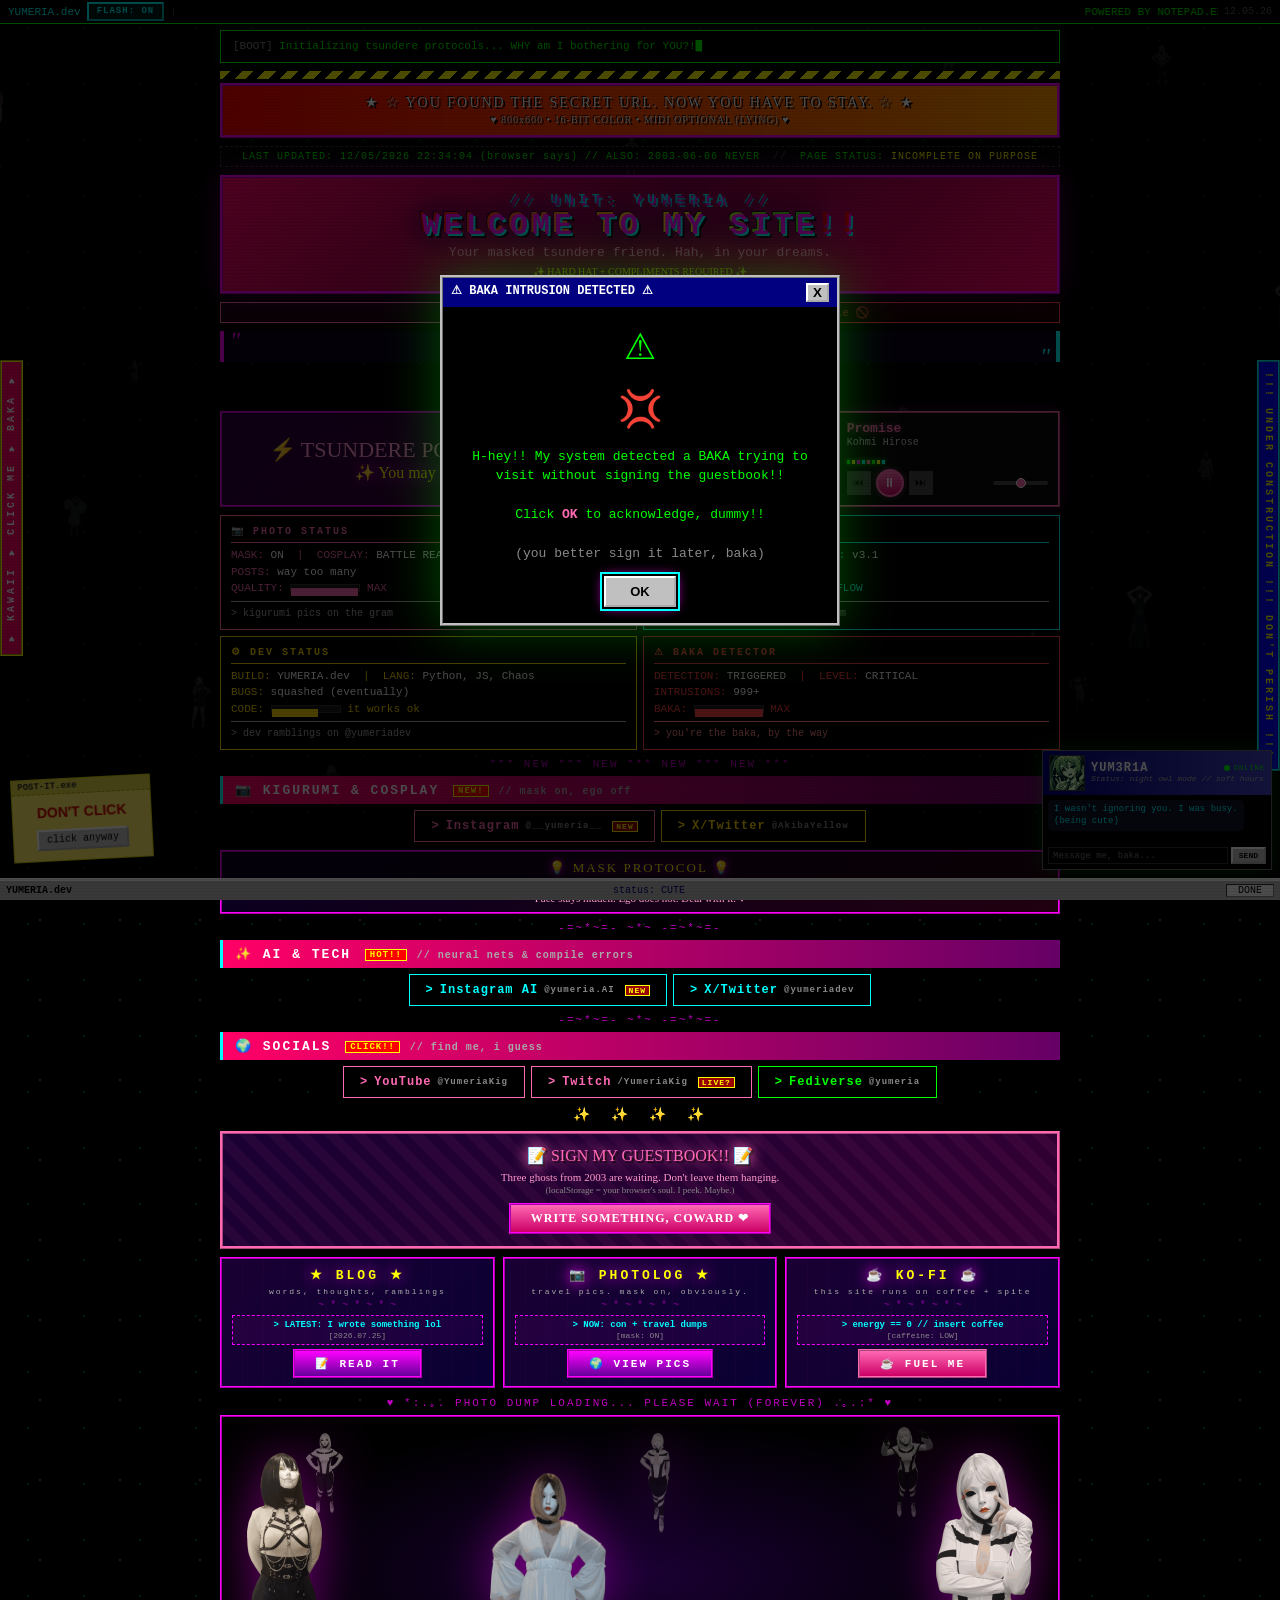
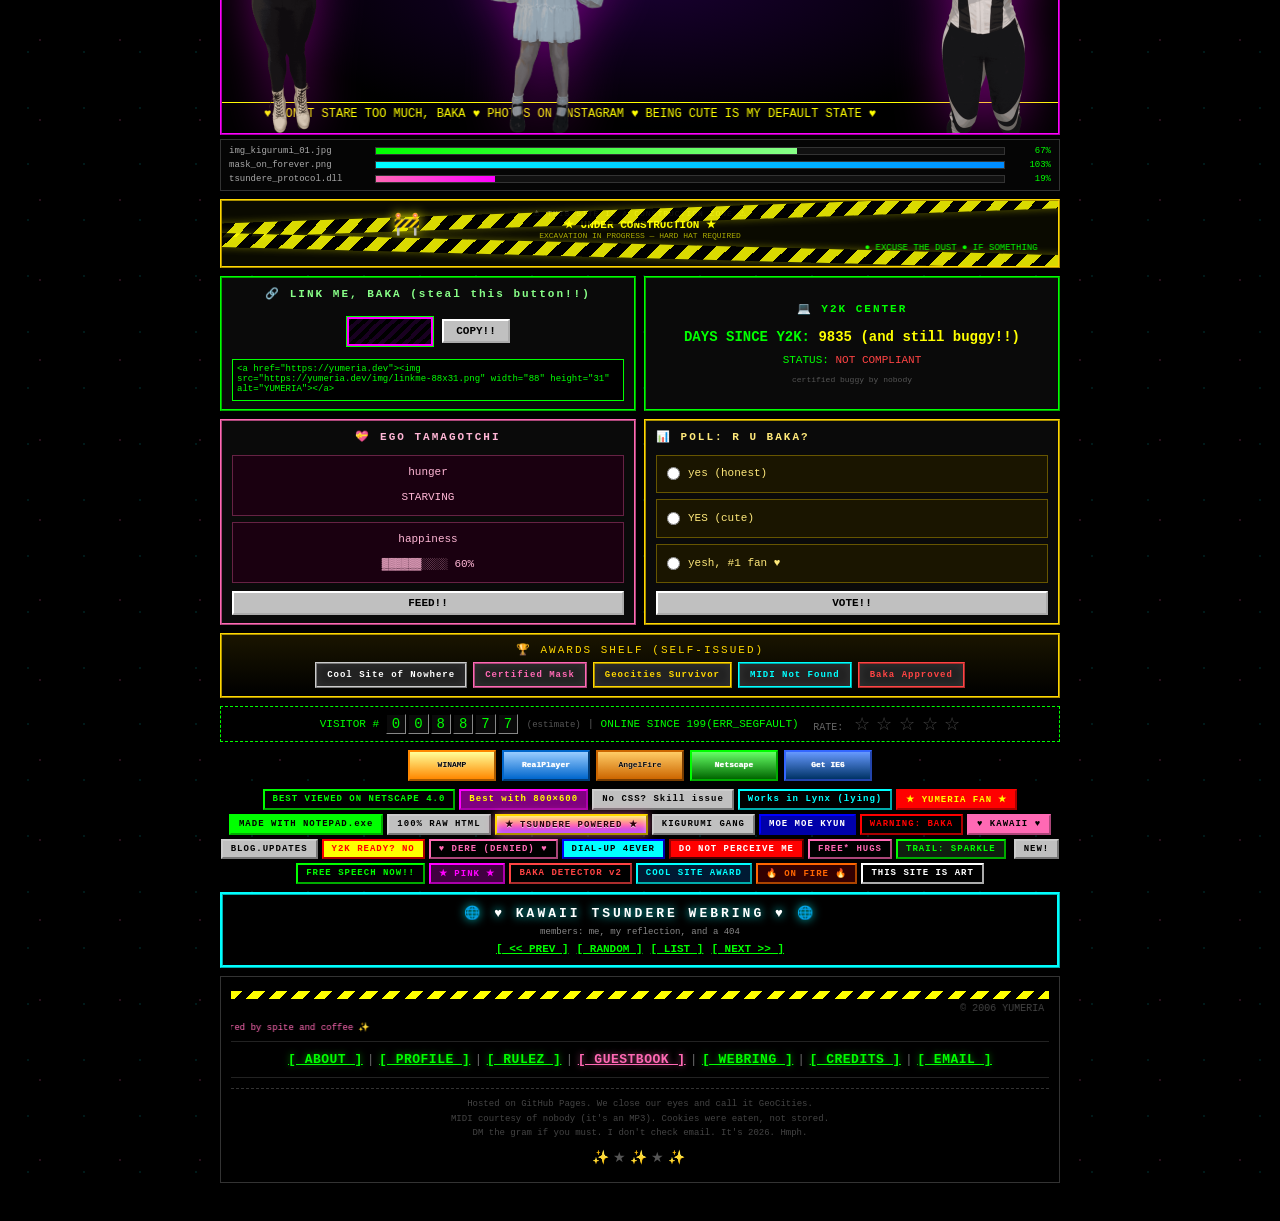
==== commit 0a02e7b7: "Lot's of improvements a some more!" ====
--- a/index.html
+++ b/index.html
@@ -18,13 +18,372 @@
 <meta name="twitter:title" content="~*~YUMERIA'S SITE~*~">
 <meta name="twitter:description" content="Your masked tsundere friend. Kigurumi, cosplay, AI experiments, and chaos.">
 <meta name="twitter:image" content="https://yumeria.dev/img/og-image.jpg">
+<meta name="generator" content="Notepad.exe (with a very obedient robot, DON'T ASK)">
+<meta name="y2k-compliance" content="definitely maybe">
+<meta name="rating" content="TSUNDERE - baka discretion advised">
+<style>
+  /* === YUMERIA Y2K extras (inline so Notepad.exe stays pure) === */
+  .poll-box, .linkme-box, .y2k-box { border: 2px ridge #ff00ff; background: #0a0a0a; padding: 8px 10px; font-size: 11px; line-height: 1.6; }
+  .poll-box { border-color: #ffd700; color: #ffe97a; }
+  .linkme-box { border-color: #0f0; color: #8f8; }
+  .y2k-box { border-color: #0f0; color: #0f0; text-align: center; }
+  .mini-title { font-weight: bold; letter-spacing: 2px; font-size: 11px; display: block; margin-bottom: 4px; }
+  .poll-box button, .linkme-box button { background: #c0c0c0; border: 2px outset #fff; font-family: inherit; font-size: 11px; font-weight: bold; padding: 4px 12px; cursor: pointer; }
+  .linkme-code { width: 100%; font-family: inherit; font-size: 9px; background: #000; color: #0f0; border: 1px solid #0f0; padding: 4px; margin-top: 4px; flex: 1; min-height: 42px; resize: none; }
+  .side-banner { position: fixed; top: 40%; z-index: 9990; writing-mode: vertical-rl; font-size: 10px; letter-spacing: 3px; padding: 10px 4px; font-weight: bold; }
+  .side-left { left: 0; background: #ff0066; color: #fff; border: 2px ridge #ff0; transform: rotate(180deg); }
+  .side-right { right: 0; background: #00f; color: #ff0; border: 2px ridge #0ff; }
+  @media (max-width: 1100px) { .side-banner { display: none; } }
+  .rainbow-hr { border: 0; height: 4px; background: linear-gradient(90deg,red,orange,yellow,green,blue,indigo,violet); margin: 8px 0; }
+  .triple-row { display: grid; grid-template-columns: 1fr 1fr 1fr; gap: 8px; margin-bottom: 8px; }
+  @media (max-width: 700px) { .triple-row { grid-template-columns: 1fr; } }
+  .triple-row .blog-block { margin-bottom: 0; }
+  .linkme-badge { image-rendering: pixelated; border: 1px solid #0f0; display: inline-block; margin: 4px 0; background: #000; }
+  .linkme-toprow { display: flex; gap: 8px; align-items: center; justify-content: center; margin: 4px 0; }
+  .linkme-toprow button { margin-top: 0; }
+  .dual-row > * {
+    display: flex;
+    flex-direction: column;
+    min-height: 100%;
+  }
+  .poll-box .poll-opts,
+  .ego-stats {
+    display: flex;
+    flex-direction: column;
+    gap: 6px;
+    flex: 1;
+    margin: 4px 0 8px;
+  }
+  .poll-box .poll-opts label,
+  .ego-stats > div {
+    flex: 1;
+    display: flex;
+    align-items: center;
+    justify-content: space-between;
+    gap: 8px;
+    border: 1px solid #665500;
+    background: #1a1500;
+    padding: 8px 10px;
+    width: 100%;
+    box-sizing: border-box;
+    min-height: 0;
+  }
+  .poll-box .poll-opts label {
+    cursor: pointer;
+    justify-content: flex-start;
+  }
+  .ego-stats > div {
+    border-color: #662244;
+    background: #1a0010;
+    flex-direction: column;
+    justify-content: center;
+    text-align: center;
+  }
+  .poll-box .poll-opts label:hover,
+  .poll-box .poll-opts label:has(input:checked) {
+    border-color: #ffd700;
+    background: #332800;
+  }
+  .dual-row .wide-btn { width: 100%; margin-top: auto; }
+  .y2k-box { gap: 4px; justify-content: center; }
+  .y2k-days { font-size: 14px; font-weight: bold; }
+  @media (max-width: 600px) {
+    .poll-box .poll-opts label,
+    .ego-stats > div { flex: 0 0 auto; }
+  }
+  .blink-slow { animation: blink 2s step-end infinite; }
+  html.reduce-motion .triple-row,
+  html.reduce-motion .guestbook-cta .gb-btn { animation: none !important; }
+
+  /* === CRINGE MODE: MAXIMUM GEOCITIES === */
+  .geocities-banner {
+    background: linear-gradient(90deg, #ff0000, #ff7700, #ffff00, #00ff00, #0000ff, #8b00ff);
+    background-size: 400% 100%;
+    animation: rainbowSlide 3s linear infinite;
+    padding: 8px 12px;
+    text-align: center;
+    border: 3px ridge #ff00ff;
+    margin-bottom: 8px;
+    font-family: 'Comic Sans MS', cursive;
+    font-size: 14px;
+    color: #fff;
+    text-shadow: 2px 2px 0 #000, -1px -1px 0 #000;
+    letter-spacing: 2px;
+    position: relative;
+    overflow: hidden;
+  }
+  .geocities-banner::before {
+    content: '';
+    position: absolute;
+    top: 0; left: -100%;
+    width: 50%; height: 100%;
+    background: linear-gradient(90deg, transparent, rgba(255,255,255,0.3), transparent);
+    animation: shimmer 2s ease-in-out infinite;
+  }
+  @keyframes rainbowSlide {
+    0% { background-position: 0% 50%; }
+    100% { background-position: 400% 50%; }
+  }
+  @keyframes shimmer {
+    0% { left: -50%; }
+    100% { left: 150%; }
+  }
+  .geocities-banner .star { display: inline-block; animation: twinkle 0.8s ease-in-out infinite alternate; }
+  .geocities-banner .star:nth-child(2) { animation-delay: 0.2s; }
+  .geocities-banner .star:nth-child(4) { animation-delay: 0.4s; }
+  @keyframes twinkle { 0% { opacity: 0.4; transform: scale(0.8); } 100% { opacity: 1; transform: scale(1.2); } }
+
+  .rainbow-text {
+    background: linear-gradient(90deg, #f00, #f90, #ff0, #0f0, #0ff, #00f, #f0f);
+    background-size: 200% auto;
+    -webkit-background-clip: text;
+    -webkit-text-fill-color: transparent;
+    background-clip: text;
+    animation: rainbowShift 2s linear infinite;
+    font-weight: bold;
+    filter: drop-shadow(2px 2px 0 #000) drop-shadow(-1px -1px 0 #000);
+  }
+  @keyframes rainbowShift {
+    0% { background-position: 0% center; }
+    100% { background-position: 200% center; }
+  }
+
+  .guestbook-cta {
+    background: linear-gradient(135deg, #1a0033, #330033);
+    border: 3px ridge #ff69b4;
+    padding: 12px;
+    text-align: center;
+    margin: 8px 0;
+    font-family: 'Comic Sans MS', cursive;
+    position: relative;
+    overflow: hidden;
+  }
+  .guestbook-cta::before {
+    content: '';
+    position: absolute;
+    inset: 0;
+    background: repeating-linear-gradient(
+      45deg,
+      transparent,
+      transparent 10px,
+      rgba(255,105,180,0.05) 10px,
+      rgba(255,105,180,0.05) 20px
+    );
+    pointer-events: none;
+  }
+  .guestbook-cta .gb-title {
+    font-size: 16px;
+    color: #ff69b4;
+    text-shadow: 0 0 15px #ff69b4, 2px 2px 0 #000;
+    margin-bottom: 6px;
+    position: relative;
+    z-index: 1;
+  }
+  .guestbook-cta .gb-sub {
+    font-size: 11px;
+    color: #ff99cc;
+    position: relative;
+    z-index: 1;
+  }
+  .guestbook-cta .gb-btn {
+    display: inline-block;
+    margin-top: 8px;
+    padding: 6px 20px;
+    background: linear-gradient(180deg, #ff69b4, #cc0066);
+    border: 2px ridge #ff00ff;
+    color: #fff;
+    font-family: 'Comic Sans MS', cursive;
+    font-size: 12px;
+    font-weight: bold;
+    cursor: pointer;
+    text-decoration: none;
+    letter-spacing: 1px;
+    animation: glowPulse 1.5s ease-in-out infinite;
+    position: relative;
+    z-index: 1;
+  }
+  .guestbook-cta .gb-btn:hover {
+    background: #fff;
+    color: #ff69b4;
+  }
+
+  .webring-prominent {
+    background: #000;
+    border: 3px ridge #0ff;
+    padding: 10px;
+    text-align: center;
+    margin: 8px 0;
+    color: #0ff;
+    font-size: 11px;
+  }
+  .webring-prominent .wr-title {
+    font-size: 13px;
+    font-weight: bold;
+    color: #fff;
+    text-shadow: 0 0 10px #0ff;
+    letter-spacing: 3px;
+    margin-bottom: 6px;
+  }
+  .webring-prominent .wr-nav {
+    display: flex;
+    gap: 8px;
+    justify-content: center;
+    flex-wrap: wrap;
+  }
+  .webring-prominent .wr-nav a {
+    color: #0f0;
+    text-decoration: underline;
+    font-size: 11px;
+    font-weight: bold;
+  }
+  .webring-prominent .wr-nav a:hover {
+    color: #ff0;
+    text-shadow: 0 0 8px #ff0;
+  }
+
+  .cringe-quote {
+    background: #0a001a;
+    border-left: 4px solid #f0f;
+    border-right: 4px solid #0ff;
+    padding: 8px 14px;
+    margin: 8px 0;
+    font-family: 'Comic Sans MS', cursive;
+    font-size: 12px;
+    color: #ff99cc;
+    text-align: center;
+    font-style: italic;
+    position: relative;
+  }
+  .cringe-quote::before { content: '"'; font-size: 24px; color: #f0f; position: absolute; top: -4px; left: 6px; }
+  .cringe-quote::after { content: '"'; font-size: 24px; color: #0ff; position: absolute; bottom: -8px; right: 6px; }
+
+  .marquee-slow {
+    font-size: 10px;
+    color: #888;
+    border: 1px dashed #333;
+    padding: 3px;
+    margin: 4px 0;
+    background: #050505;
+  }
+
+  .new-extra { font-size: 9px; color: #ff0; background: #f00; border: 1px solid #ff0; padding: 0 4px; animation: blink 0.7s step-end infinite; vertical-align: middle; margin-left: 4px; }
+
+  .tsundere-fact-box {
+    background: linear-gradient(135deg, #0a0020, #200010);
+    border: 2px ridge #f0f;
+    padding: 8px 12px;
+    margin: 8px 0;
+    font-size: 11px;
+    color: #ff99cc;
+    text-align: center;
+    font-family: 'Comic Sans MS', cursive;
+  }
+  .tsundere-fact-box .tf-title {
+    font-size: 13px;
+    color: #ff0;
+    text-shadow: 0 0 10px #f0f;
+    margin-bottom: 4px;
+    letter-spacing: 2px;
+  }
+
+  .sparkle-divider {
+    text-align: center;
+    font-size: 14px;
+    letter-spacing: 4px;
+    margin: 6px 0;
+    user-select: none;
+  }
+  .sparkle-divider span {
+    display: inline-block;
+    animation: sparkleFloat 1.5s ease-in-out infinite;
+  }
+  .sparkle-divider span:nth-child(2) { animation-delay: 0.15s; }
+  .sparkle-divider span:nth-child(3) { animation-delay: 0.3s; }
+  .sparkle-divider span:nth-child(4) { animation-delay: 0.45s; }
+  .sparkle-divider span:nth-child(5) { animation-delay: 0.6s; }
+  .sparkle-divider span:nth-child(6) { animation-delay: 0.75s; }
+  .sparkle-divider span:nth-child(7) { animation-delay: 0.9s; }
+  @keyframes sparkleFloat {
+    0%, 100% { transform: translateY(0) scale(1); opacity: 0.6; }
+    50% { transform: translateY(-4px) scale(1.3); opacity: 1; }
+  }
+
+  .construction-bar {
+    height: 8px;
+    background: repeating-linear-gradient(
+      -45deg,
+      #ff0,
+      #ff0 8px,
+      #000 8px,
+      #000 16px
+    );
+    margin: 4px 0;
+    animation: cautionScroll 1s linear infinite;
+  }
+  @keyframes cautionScroll {
+    0% { background-position: 0 0; }
+    100% { background-position: 22.6px 0; }
+  }
+
+  .hit-counter-big {
+    display: inline-flex;
+    gap: 3px;
+    background: #000;
+    border: 2px inset #333;
+    padding: 4px 8px;
+    margin: 4px 0;
+  }
+  .hit-counter-big .n {
+    display: inline-block;
+    background: #001a00;
+    padding: 2px 6px;
+    border: 1px solid #0f0;
+    font-size: 18px;
+    letter-spacing: 2px;
+    color: #0f0;
+    font-family: var(--font-mono);
+    text-shadow: 0 0 6px #0f0;
+  }
+
+  .email-block {
+    background: #0a0a2e;
+    border: 2px ridge #ff0;
+    padding: 8px 12px;
+    text-align: center;
+    margin: 8px 0;
+    font-size: 11px;
+    color: #ff0;
+  }
+  .email-block a {
+    color: #0ff;
+    text-decoration: underline;
+    font-weight: bold;
+  }
+
+  .footer-extras {
+    margin-top: 8px;
+    padding-top: 8px;
+    border-top: 1px dashed #333;
+    font-size: 9px;
+    color: #444;
+    text-align: center;
+    line-height: 1.6;
+  }
+
+  html.reduce-motion .crt-overlay { opacity: 0.12; }
+</style>
 </head>
 <body>
+<a class="skip-link" href="#main">skip the sparkles, coward</a>
+<div class="crt-overlay" aria-hidden="true"></div>
+<div class="side-banner side-left" aria-hidden="true"><span class="blink">&#x2665; KAWAII &#x2665; CLICK ME &#x2665; BAKA &#x2665;</span></div>
+<div class="side-banner side-right" aria-hidden="true"><span class="blink">!!! UNDER CONSTRUCTION !!! DON'T PERISH !!!</span></div>
 <div class="sys-bar">
   <span class="brand">YUMERIA.dev</span>
+  <button type="button" class="sys-motion" id="motionToggle" aria-pressed="false" aria-label="Disable flashing animations" title="Toggle flashing animations">FLASH: ON</button>
   <span class="sep">|</span>
   <marquee scrollamount="3">
-    POWERED BY NOTEPAD.EXE | <span style="color:#f44;">&#x2605; NEW! BLOG!</span> | <span style="color:#ff0;">MOOD: TSUNDERE</span> | <span style="color:#888;">CPU: 42%</span> | <span style="color:#0f0;">MASK: ON</span> | <span style="color:#f44;">BAKA: <span class="blink">!!</span></span> | <span style="color:#555;">v3.1</span> | <span style="color:#ff69b4;">MEMORY: LEAKING</span> | <span style="color:#f80;">FACE: HIDDEN</span> | <span style="color:#0ff;">TOKEN: OVERFLOW</span> | <span style="color:#ff69b4;">OUTFIT: COORDINATED</span> | <span style="color:#ff0;">COOKIES: EATEN</span> | <span style="color:#fa0;">GPU: MELTING</span> | <span style="color:#0ff;">STYLE: Y2K</span> | <span style="color:#f44;">PING: 999ms</span> | <span style="color:#f4f;">PROTOCOL: MOE</span> | <span style="color:#6cf;">UPTIME: NEVER</span> | <span style="color:#f66;">AGENT: HALLUCINATING</span>
+    POWERED BY NOTEPAD.EXE | <span style="color:#f44;">&#x2605; NEW! BLOG!</span> | <span style="color:#ff0;">MOOD: TSUNDERE (dere denied)</span> | <span style="color:#888;">CPU: 42%</span> | <span style="color:#0f0;">MASK: ON (forever)</span> | <span style="color:#f44;">BAKA: <span class="blink">!!</span> (it's you)</span> | <span style="color:#555;">v3.1</span> | <span style="color:#ff69b4;">MEMORY: LEAKING</span> | <span style="color:#f80;">FACE: HIDDEN</span> | <span style="color:#0ff;">TOKEN: OVERFLOW</span> | <span style="color:#ff69b4;">OUTFIT: COORDINATED</span> | <span style="color:#ff0;">COOKIES: EATEN</span> | <span style="color:#fa0;">GPU: MELTING</span> | <span style="color:#0ff;">STYLE: Y2K</span> | <span style="color:#f44;">PING: 999ms</span> | <span style="color:#f4f;">PROTOCOL: MOE</span> | <span style="color:#6cf;">UPTIME: NEVER</span> | <span style="color:#f66;">AGENT: HALLUCINATING</span> | <span style="color:#ff0;">DIAL-UP: SCREAMING</span> | <span style="color:#ff69b4;">HUMIDITY: MOE</span> | <span style="color:#0f0;">GUESTBOOK: EMPTY (fix it)</span>
   </marquee>
   <span class="sys-date" id="sysDate">--.--.--</span>
   <script>
@@ -62,10 +421,24 @@
   <img data-random class="d20" alt="">
 </div>
 
-<div class="wrapper">
+<main class="wrapper" id="main">
 
 <div class="boot">
   <span style="color:#888;">[BOOT]</span> LOADING... MOE DRIVERS <span style="color:#0f0;">OK</span> | TSUNDERE MODULE <span style="color:#ff0;">ACTIVE</span> | BAKA DETECTOR <span style="color:#f44;">TRIGGERED (you)</span> | SYSTEM <span style="color:#0f0;">READY</span> <span class="blink">&#x2588;</span>
+</div>
+
+<div class="construction-bar" aria-hidden="true"></div>
+
+<div class="geocities-banner">
+  <span class="star">&#x2605;</span>
+  <span class="star">&#x2606;</span>
+  YOU FOUND THE SECRET URL. NOW YOU HAVE TO STAY.
+  <span class="star">&#x2606;</span>
+  <span class="star">&#x2605;</span>
+  <br>
+  <span style="font-size:10px; letter-spacing:1px;">
+    &#x2665; 800x600 • 16-BIT COLOR • MIDI OPTIONAL (LYING) &#x2665;
+  </span>
 </div>
 
 <div class="last-updated" id="lastUpdated">
@@ -77,14 +450,25 @@
 <div class="header">
   <h1>
     <span class="unit">// UNIT: YUMERIA //</span>
-    WELCOME TO MY SITE<blink style="color:#f00;">!!</blink>
+    <span class="rainbow-text">WELCOME TO MY SITE</span><blink style="color:#f00;">!!</blink>
   </h1>
-  <div class="sub">Your masked tsundere friend. Hah, in your dreams, Baka!</div>
+  <div class="sub">Your masked tsundere friend. Hah, in your dreams.</div>
+  <div style="margin-top:6px; font-size:10px; color:#ff69b4; font-family:'Comic Sans MS',cursive; position:relative; z-index:1;">
+    <span class="blink" style="color:#ff0;">&#x2728; HARD HAT + COMPLIMENTS REQUIRED &#x2728;</span>
+  </div>
 </div>
 
 <div class="dual-ticker" aria-hidden="true">
-  <marquee class="tick-sweet" scrollamount="4" direction="left">&#x2665; welcome friend &#x2665; please stay &#x2665; you are valid &#x2665; free hugs (lying) &#x2665; kawaii overload &#x2665;</marquee>
-  <marquee class="tick-mean" scrollamount="5" direction="right">&#x1F6AB; get out &#x1F6AB; who let you in &#x1F6AB; leave &#x1F6AB; baka detected &#x1F6AB; not for you &#x1F6AB;</marquee>
+  <marquee class="tick-sweet" scrollamount="4" direction="left">&#x2665; welcome friend &#x2665; please stay &#x2665; you are valid &#x2665; free hugs (lying) &#x2665; kawaii overload &#x2665; (don't tell the other ticker) &#x2665;</marquee>
+  <marquee class="tick-mean" scrollamount="5" direction="right">&#x1F6AB; get out &#x1F6AB; who let you in &#x1F6AB; leave &#x1F6AB; baka detected &#x1F6AB; not for you &#x1F6AB; okay maybe stay a little &#x1F6AB;</marquee>
+</div>
+
+<div class="cringe-quote">
+  If the page looks unfinished, that's because it IS. Forever. I like it that way. Hmph.
+</div>
+
+<div class="sparkle-divider" aria-hidden="true">
+  <span>&#x2728;</span><span>&#x2605;</span><span>&#x2728;</span><span>&#x2605;</span><span>&#x2728;</span><span>&#x2605;</span><span>&#x2728;</span>
 </div>
 
 <div class="ascii-div">-=~*~=-  ~*~  -=~*~=-  ~*~  -=~*~=-</div>
@@ -92,13 +476,14 @@
 <div class="tsun-player-row">
   <div class="tsun-box flex-2">
     <span class="mood">&#x26A1; TSUNDERE POWER LEVEL: CRITICAL &#x26A1;</span>
-    <span class="msg">&#x2728; It's not like I wanted you to visit or anything!! BAKA!! &#x2728;</span>
+    <span class="msg">&#x2728; You may look. You may NOT stare. &#x2728;</span>
   </div>
   <div class="player-panel flex-1" id="musicCtrl">
-    <img class="player-cover" src="img/player.jpg" alt="cover">
+    <img class="player-cover" src="img/player.jpg" alt="album cover for Promise by Kohmi Hirose">
     <div class="player-info">
       <div class="player-song" id="musicTxt">LOADING MUSIC...</div>
       <div class="player-artist" id="playerArtist">Artist Unknown</div>
+      <div class="midi-eq" aria-hidden="true"><span></span><span></span><span></span><span></span><span></span><span></span><span></span><span></span></div>
       <div class="player-controls">
         <button type="button" class="player-btn" id="prevBtn" disabled aria-label="Previous track">&#x23EE;</button>
         <button type="button" class="player-btn play-btn" id="playBtn" aria-label="Play or pause">&#x25B6;</button>
@@ -152,6 +537,14 @@
   </div>
 </div>
 
+<div class="tsundere-fact-box">
+  <div class="tf-title">&#x1F4A1; MASK PROTOCOL &#x1F4A1;</div>
+  <div>
+    38 renders. All of them crashed at least once. I still posted them.<br>
+    Face stays hidden. Ego does not. Deal with it. &#x2665;
+  </div>
+</div>
+
 <div class="ascii-div">-=~*~=-  ~*~  -=~*~=-</div>
 
 <div class="sect">
@@ -173,36 +566,53 @@
   </div>
 </div>
 
-<div class="dual-row">
+<div class="sparkle-divider" aria-hidden="true">
+  <span>&#x2728;</span><span>&#x2605;</span><span>&#x2728;</span><span>&#x2605;</span><span>&#x2728;</span><span>&#x2605;</span><span>&#x2728;</span>
+</div>
+
+<div class="guestbook-cta">
+  <div class="gb-title">&#x1F4DD; SIGN MY GUESTBOOK!! &#x1F4DD;</div>
+  <div class="gb-sub">
+    Three ghosts from 2003 are waiting. Don't leave them hanging.<br>
+    <span style="font-size:9px; color:#888;">(localStorage = your browser's soul. I peek. Maybe.)</span>
+  </div>
+  <button type="button" class="gb-btn" onclick="showPopup('guestbook')">WRITE SOMETHING, COWARD &#x2764;</button>
+</div>
+
+<div class="triple-row">
   <div class="blog-block">
-    <div class="blog-header">&#x2605; BLOG CORNER &#x2605; <span class="blink" style="color:#f44;">NEW!</span> <span class="new-sticker blink">UPDATED!!</span></div>
-    <div class="blog-sub">&#x2728; WORDS, THOUGHTS, RAMBLINGS &#x2728;</div>
+    <div class="blog-header">&#x2605; BLOG &#x2605;</div>
+    <div class="blog-sub">words, thoughts, ramblings</div>
     <div class="blog-divider">~ * ~ * ~ * ~</div>
     <div class="blog-post">
       <span class="blog-post-title">&gt; LATEST: I wrote something lol</span>
       <span class="blog-post-date">[2026.07.25]</span>
     </div>
-    <div class="blog-marquee">
-      <marquee behavior="alternate" scrollamount="3">&#x2665; CLICK THE LINK BELOW, BAKA &#x2665;</marquee>
-    </div>
-    <a href="https://blog.yumeria.dev" target="_blank" rel="noopener noreferrer" class="blog-link">&#x1F4DD; ENTER THE BLOG</a>
-    <div class="blog-footer">UPDATED: WHENEVER I FEEL LIKE IT</div>
+    <a href="https://blog.yumeria.dev" target="_blank" rel="noopener noreferrer" class="blog-link">&#x1F4DD; READ IT</a>
   </div>
   <div class="blog-block">
-    <div class="blog-header">&#x2615; CAFFEINE DEPT &#x2615; <span class="blink" style="color:#ff0;">FUNDS?</span> <span class="new-sticker blink">PLS!!</span></div>
-    <div class="blog-sub">&#x2728; THIS SITE RUNS ON COFFEE AND SPITE &#x2728;</div>
+    <div class="blog-header">&#x1F4F7; PHOTOLOG &#x2605;</div>
+    <div class="blog-sub">travel pics. mask on, obviously.</div>
     <div class="blog-divider">~ * ~ * ~ * ~</div>
-    <div class="coffee-emoji">&#x2615;</div>
-    <div class="coffee-code">&gt; AI notImplementedError: energy == 0<br>&gt; insert coffee to continue</div>
-    <div class="blog-marquee">
-      <marquee behavior="scroll" direction="right" scrollamount="3">&#x2665; I NEED IT. GIVE. NOW. &#x2665;</marquee>
-    </div>
-    <a href="https://ko-fi.com/yumeria" target="_blank" rel="noopener noreferrer" class="blog-link kofi">&#x2615; FUEL MY DELUSIONS</a>
-    <div class="blog-footer">YOUR COFFEE = MY DEVELOPMENT</div>
-  </div>
-</div>
-
-<div class="ascii-div">*** PHOTO DUMP LOADING... PLEASE WAIT (FOREVER) ***</div>
+    <div class="blog-post">
+      <span class="blog-post-title">&gt; NOW: con + travel dumps</span>
+      <span class="blog-post-date">[mask: ON]</span>
+    </div>
+    <a href="https://photolog.yumeria.dev" target="_blank" rel="noopener noreferrer" class="blog-link">&#x1F30D; VIEW PICS</a>
+  </div>
+  <div class="blog-block">
+    <div class="blog-header">&#x2615; KO-FI &#x2615;</div>
+    <div class="blog-sub">this site runs on coffee + spite</div>
+    <div class="blog-divider">~ * ~ * ~ * ~</div>
+    <div class="blog-post">
+      <span class="blog-post-title">&gt; energy == 0 // insert coffee</span>
+      <span class="blog-post-date">[caffeine: LOW]</span>
+    </div>
+    <a href="https://ko-fi.com/yumeria" target="_blank" rel="noopener noreferrer" class="blog-link kofi">&#x2615; FUEL ME</a>
+  </div>
+</div>
+
+<div class="ascii-div">&#x2665;&#xFE0E; *:.｡. PHOTO DUMP LOADING... PLEASE WAIT (FOREVER) .｡.:* &#x2665;&#xFE0E;</div>
 
 <div class="hero-area">
   <img data-random class="hero-img" alt="">
@@ -248,14 +658,41 @@
   </div>
 </div>
 
-<div class="ascii-div">*** SPONSORED BY LITERALLY NO ONE ***</div>
-
-<div class="ad-row" aria-label="Fake period advertisements">
-  <button type="button" class="ad-88" data-ad="winamp">Download Winamp</button>
-  <button type="button" class="ad-88 ad-rp" data-ad="realplayer">Get RealPlayer</button>
-  <button type="button" class="ad-88 ad-af" data-ad="angelfire">Free AngelFire</button>
-  <button type="button" class="ad-88 ad-ns" data-ad="netscape">Netscape Now!</button>
-  <button type="button" class="ad-88 ad-ie" data-ad="ie">Best with IE6</button>
+<div class="dual-row">
+  <div class="linkme-box" style="text-align:center;">
+    <span class="mini-title">&#x1F517; LINK ME, BAKA (steal this button!!)</span>
+    <div class="linkme-toprow">
+      <img class="linkme-badge" src="img/linkme-88x31.png" width="88" height="31" alt="YUMERIA link button - edit me">
+      <button type="button" onclick="var t=document.getElementById('linkmeCode');t.select();if(navigator.clipboard&&navigator.clipboard.writeText){navigator.clipboard.writeText(t.value);}showStaticAlertPopup('STOLEN!!','<span class=&quot;big&quot;>&#x1F517;</span>my button!! stolen!!<br><br>...good. spread my fame, baka!! &#x2665;')">COPY!!</button>
+    </div>
+    <textarea id="linkmeCode" class="linkme-code" rows="2" readonly onclick="this.select()">&lt;a href="https://yumeria.dev"&gt;&lt;img src="https://yumeria.dev/img/linkme-88x31.png" width="88" height="31" alt="YUMERIA"&gt;&lt;/a&gt;</textarea>
+  </div>
+  <div class="y2k-box">
+    <span class="mini-title">&#x1F4BB; Y2K CENTER</span>
+    <div class="y2k-days">DAYS SINCE Y2K: <span id="y2kDays" style="color:#ff0;">LOADING...</span></div>
+    <div>STATUS: <span class="blink" style="color:#f44;">NOT COMPLIANT</span></div>
+    <div style="font-size:8px;color:#555;">certified buggy by nobody</div>
+  </div>
+</div>
+
+<div class="dual-row">
+  <div class="linkme-box" style="border-color:#ff69b4;color:#ffb6d5;text-align:center;">
+    <span class="mini-title">&#x1F49D; EGO TAMAGOTCHI</span>
+    <div class="ego-stats">
+      <div>hunger<br><span class="blink">STARVING</span></div>
+      <div>happiness<br><span id="egoBar">▓▓▓▓▓▓░░░░ 60%</span></div>
+    </div>
+    <button type="button" class="wide-btn" onclick="document.getElementById('egoBar').textContent='▓▓▓▓▓▓▓▓▓▓ 100% (spoiled)';showStaticAlertPopup('NOM NOM','<span class=&quot;big&quot;>&#x2665;</span>om nom nom!! compliment accepted!!<br><br>...whatever. it was MID. again, baka!!')">FEED!!</button>
+  </div>
+  <div class="poll-box">
+    <span class="mini-title">&#x1F4CA; POLL: R U BAKA?</span>
+    <div class="poll-opts">
+      <label><input type="radio" name="bakaPoll"> yes (honest)</label>
+      <label><input type="radio" name="bakaPoll"> YES (cute)</label>
+      <label><input type="radio" name="bakaPoll"> yesh, #1 fan &#x2665;</label>
+    </div>
+    <button type="button" class="wide-btn" onclick="showStaticAlertPopup('POLL RESULTS','<span class=&quot;big&quot;>&#x1F4CA;</span>results: 100% BAKA<br><br>thanks for your honesty, dummy!! &#x2665;')">VOTE!!</button>
+  </div>
 </div>
 
 <div class="awards-shelf">
@@ -286,6 +723,14 @@
   </span>
 </div>
 
+<div class="ad-row" aria-label="Fake 88 by 31 buttons from 1999">
+  <button type="button" class="ad-88 ad-wa" data-ad="winamp">WINAMP</button>
+  <button type="button" class="ad-88 ad-rp" data-ad="realplayer">RealPlayer</button>
+  <button type="button" class="ad-88 ad-af" data-ad="angelfire">AngelFire</button>
+  <button type="button" class="ad-88 ad-ns" data-ad="netscape">Netscape</button>
+  <button type="button" class="ad-88 ad-ie" data-ad="ie">Get IE6</button>
+</div>
+
 <div class="badge-row">
   <span>BEST VIEWED ON NETSCAPE 4.0</span>
   <span>Best with 800&#x00D7;600</span>
@@ -294,22 +739,54 @@
   <span>&#x2605; YUMERIA FAN &#x2605;</span>
   <span>MADE WITH NOTEPAD.exe</span>
   <span>100% RAW HTML</span>
-  <span id="tsundereBadge">TSUNDERE POWERED</span>
+  <span id="tsundereBadge" title="shiny. totally not suspicious.">&#x2605; TSUNDERE POWERED &#x2605;</span>
   <span>KIGURUMI GANG</span>
   <span class="badge-moe">MOE MOE KYUN</span>
   <span class="badge-baka">WARNING: BAKA</span>
   <span class="badge-kawaii">&#x2665; KAWAII &#x2665;</span>
   <span>BLOG.UPDATES</span>
+  <span style="background:#ff0;color:#f00;border-color:#f00;" class="blink">Y2K READY? NO</span>
+  <span style="background:#000;color:#ff69b4;border-color:#ff69b4;">&#x2665; DERE (DENIED) &#x2665;</span>
+  <span style="background:#0ff;color:#000;border-color:#00f;">DIAL-UP 4EVER</span>
+  <span style="background:#f00;color:#fff;border-color:#900;">DO NOT PERCEIVE ME</span>
+  <span id="hugsBadge" role="button" tabindex="0" title="free* hugs (*not free)" onclick="showStaticAlertPopup('FREE* HUGS','<span class=&quot;big&quot;>&#x2665;</span>*hugs not free. emotional cost: 1 compliment. pay up, baka!!')" onkeydown="if(event.key==='Enter'||event.key===' '){event.preventDefault();showStaticAlertPopup('FREE* HUGS','<span class=&quot;big&quot;>&#x2665;</span>*hugs not free. emotional cost: 1 compliment. pay up, baka!!')}" style="background:#000;color:#ff69b4;border-color:#ff69b4;cursor:pointer;">FREE* HUGS</span>
   <span class="trail-toggle" id="trailToggle" role="button" tabindex="0" title="Cycle cursor trail mode">TRAIL: SPARKLE</span>
-  <span class="motion-toggle" id="motionToggle" role="button" tabindex="0" aria-pressed="false" title="Toggle flashing animations">DISABLE FLASHING, COWARD</span>
+  <span class="new-extra">NEW!</span>
+  <span style="background:#000;color:#0f0;border-color:#0f0;">FREE SPEECH NOW!!</span>
+  <span style="background:#400040;color:#ff00ff;border-color:#f0f;">&#x2605; PINK &#x2605;</span>
+  <span style="background:#000;color:#f44;border-color:#f44;">BAKA DETECTOR v2</span>
+  <span style="background:#001a33;color:#0ff;border-color:#0ff;">COOL SITE AWARD</span>
+  <span style="background:#330000;color:#ff6600;border-color:#ff6600;">&#x1F525; ON FIRE &#x1F525;</span>
+  <span style="background:#000;color:#fff;border-color:#fff;">THIS SITE IS ART</span>
+</div>
+
+<div class="webring-prominent">
+  <div class="wr-title">&#x1F310; &#x2665; KAWAII TSUNDERE WEBRING &#x2665; &#x1F310;</div>
+  <div style="margin-bottom:6px; color:#888; font-size:9px;">members: me, my reflection, and a 404</div>
+  <div class="wr-nav">
+    <a href="#" onclick="showPopup('webring'); return false;">[ &lt;&lt; PREV ]</a>
+    <a href="#" onclick="showPopup('webring'); return false;">[ RANDOM ]</a>
+    <a href="#" onclick="showPopup('webring'); return false;">[ LIST ]</a>
+    <a href="#" onclick="showPopup('webring'); return false;">[ NEXT &gt;&gt; ]</a>
+  </div>
 </div>
 
 <div class="footer">
+  <div class="construction-bar" aria-hidden="true"></div>
   <marquee behavior="scroll" direction="left" scrollamount="2">
-    &#x00A9; 2006 YUMERIA // Hosted on GeoCities // Coded in Notepad // Don't steal my pics, baka
+    &#x00A9; 2006 YUMERIA // Hosted on GeoCities // Coded in Notepad // Don't steal my pics, baka // No bakas were harmed (one was mildly inconvenienced: you)
+  </marquee>
+  <marquee behavior="scroll" direction="right" scrollamount="3" style="color:#ff69b4; font-size:9px;">
+    &#x2665; This page has been visited by exactly 1 person (you, unfortunately) &#x2665; |
+    &#x2605; Optimized for crying at 3AM &#x2605; |
+    &#x2728; Powered by spite and coffee &#x2728;
   </marquee>
   <nav class="footer-links" aria-label="Site links">
     <a href="#" onclick="showPopup('info'); return false;">[ ABOUT ]</a>
+    <span class="fsep">|</span>
+    <a href="#" onclick="showPopup('profile'); return false;">[ PROFILE ]</a>
+    <span class="fsep">|</span>
+    <a href="#" onclick="showPopup('rules'); return false;">[ RULEZ ]</a>
     <span class="fsep">|</span>
     <a href="#" id="footerGuestbook" onclick="showPopup('guestbook'); return false;">[ GUESTBOOK ]</a>
     <span class="fsep">|</span>
@@ -319,14 +796,17 @@
     <span class="fsep">|</span>
     <a href="#" onclick="alert('Email? In this economy? DM me on Instagram, baka.'); return false;">[ EMAIL ]</a>
   </nav>
-  <span class="disclaimer">
-    Best viewed at 800x600 with Netscape Navigator 4.79 or IE 5.5<br>
-    Made with pure HTML, spite and love since 199(ERR_UNKNOWN)<br>
-    MIDI courtesy of absolutely nobody (it&#39;s an MP3, shut up)
-  </span>
-</div>
-
-</div>
+  <div class="footer-extras">
+    Hosted on GitHub Pages. We close our eyes and call it GeoCities.<br>
+    MIDI courtesy of nobody (it's an MP3). Cookies were eaten, not stored.<br>
+    DM the gram if you must. I don't check email. It's 2026. Hmph.
+  </div>
+  <div class="sparkle-divider" aria-hidden="true" style="margin-top:8px;">
+    <span>&#x2728;</span><span>&#x2605;</span><span>&#x2728;</span><span>&#x2605;</span><span>&#x2728;</span>
+  </div>
+</div>
+
+</main>
 
 <div class="sticky-note" id="stickyNote" role="dialog" aria-label="Sticky note">
   <div class="sticky-top" id="stickyTitle">POST-IT.exe</div>
@@ -338,7 +818,7 @@
 
 <div class="aim-window" id="aimBuddy">
   <div class="aim-top" id="aimTitleBar">
-    <img class="aim-avatar" id="aimPic" src="img/avatar.png" alt="">
+    <img class="aim-avatar" id="aimPic" src="img/avatar.png" alt="Yumeria AIM buddy">
     <div class="aim-top-info">
       <div class="aim-top-row">
         <span class="aim-name" id="aimName">YUM3R1A</span>
@@ -350,7 +830,7 @@
   </div>
   <div class="aim-body">
     <div class="aim-chat">
-      <div class="aim-msgs" id="aimMsgs"></div>
+        <div class="aim-msgs" id="aimMsgs" role="log" aria-live="polite" aria-label="AIM chat messages"></div>
       <div class="aim-typing" id="aimTyping"></div>
       <div class="aim-input-wrap">
         <input type="text" id="aimInput" placeholder="Message me, baka..." maxlength="100">
@@ -386,6 +866,10 @@
   <div class="konami-sub">no refunds // expires in 10s // still a baka</div>
 </div>
 
+<script>
+  // Y2K countdown: days since 2000-01-01 (tsundere-certified, slightly wrong on purpose)
+  (function(){var el=document.getElementById('y2kDays');if(!el)return;try{var ms=Date.now()-Date.UTC(2000,0,1);var d=Math.floor(ms/86400000);el.textContent=d+' (and still buggy!!)';}catch(e){el.textContent='TOO MANY';}})();
+</script>
 <script src="assets/js/script.js"></script>
 
 </body>
--- a/assets/css/style.css
+++ b/assets/css/style.css
@@ -22,12 +22,43 @@
 body {
   background: #000;
   background-image:
-    radial-gradient(#0a0a2e 1px, transparent 1px),
-    radial-gradient(#1a0a2e 1px, transparent 1px);
-  background-size: 40px 40px, 20px 20px;
+    radial-gradient(rgba(255, 105, 180, 0.16) 1px, transparent 1px),
+    radial-gradient(rgba(0, 255, 255, 0.1) 1px, transparent 1px);
+  background-size: 80px 80px, 56px 56px;
   font-family: var(--font-mono);
   overflow-x: hidden;
   min-height: 100vh;
+}
+
+.skip-link {
+  position: absolute;
+  left: 8px;
+  top: -80px;
+  z-index: 100001;
+  background: #ff0;
+  color: #000;
+  padding: 8px 12px;
+  font-weight: bold;
+  font-size: 12px;
+  text-decoration: underline;
+}
+.skip-link:focus,
+.skip-link:focus-visible {
+  top: 52px;
+  box-shadow: var(--focus-ring);
+}
+
+.crt-overlay {
+  pointer-events: none;
+  position: fixed;
+  inset: 0;
+  z-index: 9996;
+  background: repeating-linear-gradient(
+    0deg,
+    transparent 0 2px,
+    rgba(0, 0, 0, 0.15) 2px 3px
+  );
+  opacity: 0.45;
 }
 
 @keyframes blink { 50% { opacity: 0; } }
@@ -85,21 +116,50 @@
 .sys-bar {
   position: fixed;
   top: 0; left: 0; right: 0;
-  height: 24px;
+  min-height: 24px;
+  height: auto;
   background: #000;
   border-bottom: 1px solid #0f0;
   z-index: 999;
   display: flex;
   align-items: center;
-  padding: 0 8px;
+  padding: 2px 8px;
   font-size: 11px;
   color: #0f0;
   font-weight: normal;
   text-shadow: none;
   flex-wrap: nowrap;
   overflow: hidden;
-}
-.sys-bar .sep { color: #333; margin: 0 6px; }
+  gap: 6px;
+}
+.sys-bar .sep { color: #333; margin: 0; }
+.sys-motion {
+  flex-shrink: 0;
+  font-family: var(--font-mono);
+  font-size: 9px;
+  font-weight: bold;
+  letter-spacing: 1px;
+  padding: 2px 8px;
+  cursor: pointer;
+  background: #001a1a;
+  color: #0ff;
+  border: 2px outset #0ff;
+  line-height: 1.2;
+  white-space: nowrap;
+}
+.sys-motion:hover {
+  background: #0ff;
+  color: #000;
+}
+.sys-motion[aria-pressed="true"] {
+  background: #331a00;
+  color: #ff0;
+  border-color: #ff0;
+  border-style: inset;
+}
+.sys-motion:focus-visible {
+  box-shadow: var(--focus-ring);
+}
 
 /* ===== DECO LAYER ===== */
 .deco-layer {
@@ -145,6 +205,7 @@
   margin: 30px auto 10px;
   position: relative;
   z-index: 10;
+  padding: 0 10px;
 }
 
 /* ===== BOOT ===== */
@@ -422,7 +483,7 @@
   font-size: 10px;
   white-space: nowrap;
   flex-shrink: 0;
-  margin-left: 8px;
+  margin-left: auto;
 }
 
 /* ===== SOCIAL HANDLE HINT ===== */
@@ -493,6 +554,14 @@
 .badge-row span:nth-child(5) { background: #f00; color: #ff0; border-color: #f00; }
 .badge-row span:nth-child(6) { background: #0f0; color: #000; border-color: #0f0; }
 .badge-row span:nth-child(10) { background: #00a; color: #fff; border-color: #00f; }
+/* Lure badge: shiny enough to notice, still reads as a static badge */
+.badge-row #tsundereBadge {
+  background: linear-gradient(180deg, #ffe45e, #ff69b4 55%, #b026ff);
+  color: #2b000a;
+  border-color: #ffd700;
+  text-shadow: 0 1px 0 rgba(255, 255, 255, 0.6);
+  box-shadow: 0 0 10px rgba(255, 105, 180, 0.65), inset 0 0 6px rgba(255, 255, 255, 0.5);
+}
 
 /* ===== FOOTER ===== */
 .footer {
@@ -513,7 +582,10 @@
 
 /* Classic link row — same era, just easier to see */
 .footer-links {
-  display: block;
+  display: flex;
+  flex-wrap: wrap;
+  justify-content: center;
+  align-items: center;
   margin: 6px 0 10px;
   padding: 6px 4px;
   border-top: 1px solid #222;
@@ -835,6 +907,33 @@
 }
 .player-btn.play-btn:active { border-style: solid; transform: scale(0.95); }
 .player-btn.play-btn.paused-btn { background: linear-gradient(180deg, #888, #444); border-color: #888; }
+.midi-eq {
+  display: flex;
+  gap: 2px;
+  align-items: flex-end;
+  height: 12px;
+  margin-top: 4px;
+}
+.midi-eq span {
+  width: 3px;
+  height: 4px;
+  background: #0f0;
+  box-shadow: 0 0 4px #0f0;
+  animation: eqBounce 0.35s ease-in-out infinite alternate;
+}
+.midi-eq span:nth-child(2) { animation-delay: 0.05s; background: #ff0; }
+.midi-eq span:nth-child(3) { animation-delay: 0.1s; background: #f0f; }
+.midi-eq span:nth-child(4) { animation-delay: 0.15s; background: #0ff; }
+.midi-eq span:nth-child(5) { animation-delay: 0.2s; background: #ff69b4; }
+.midi-eq span:nth-child(6) { animation-delay: 0.25s; background: #0f0; }
+.midi-eq span:nth-child(7) { animation-delay: 0.3s; background: #ff0; }
+.midi-eq span:nth-child(8) { animation-delay: 0.08s; background: #0ff; }
+@keyframes eqBounce {
+  from { height: 3px; }
+  to { height: 12px; }
+}
+.player-panel.paused .midi-eq span { animation-play-state: paused; height: 3px; }
+
 .player-vol-wrap { margin-left: auto; display: flex; align-items: center; }
 .player-vol-wrap input[type="range"] {
   width: 55px;
@@ -1011,6 +1110,23 @@
   letter-spacing: 1px;
 }
 
+@media (max-width: 900px) {
+  .sys-bar {
+    flex-wrap: wrap;
+    overflow: visible;
+    row-gap: 2px;
+  }
+  .sys-bar marquee {
+    flex: 1 1 100%;
+    order: 3;
+  }
+  .sys-motion {
+    font-size: 10px;
+    padding: 4px 10px;
+  }
+  .wrapper { margin-top: 52px; }
+}
+
 @media (max-width: 600px) {
   .hero-area { height: 220px; }
   .hero-area .hero-img { height: 170px !important; }
@@ -1019,6 +1135,21 @@
   .hero-area .hero-img:nth-child(6) { display: none; }
   .header h1 { font-size: 20px; letter-spacing: 2px; }
   .deco-layer img { display: none; }
+  .wrapper { padding: 0 8px 8px; padding-bottom: 36px; margin-top: 56px; }
+  .aim-window {
+    position: static !important;
+    width: 100%;
+    max-width: none;
+    left: auto !important;
+    top: auto !important;
+    right: auto !important;
+    bottom: auto !important;
+    margin: 8px 0 40px;
+  }
+  .aim-msgs { max-height: 120px; }
+  .fake-load { grid-template-columns: 1fr 1fr auto; }
+  .tracker { font-size: 10px; }
+  .stars { display: block; margin: 6px 0 0; }
 }
 
 /* ===== BAKA EASTER EGG ===== */
@@ -1060,7 +1191,7 @@
 input:focus-visible,
 .player-btn:focus-visible,
 .stars span[data-v]:focus-visible,
-.badge-row .motion-toggle:focus-visible {
+.sys-motion:focus-visible {
   box-shadow: var(--focus-ring);
 }
 
@@ -1072,20 +1203,6 @@
   height: 100%;
   pointer-events: none;
   z-index: 99990;
-}
-
-/* ===== MOTION TOGGLE BADGE ===== */
-.badge-row .motion-toggle {
-  cursor: pointer;
-  background: #111;
-  color: #0ff;
-  border-color: #0ff;
-  user-select: none;
-}
-.badge-row .motion-toggle[aria-pressed="true"] {
-  background: #033;
-  color: #ff0;
-  border-color: #ff0;
 }
 
 /* ===== GUESTBOOK AREA ===== */
@@ -1106,7 +1223,15 @@
 html.reduce-motion .aim-dot,
 html.reduce-motion .deco-layer img,
 html.reduce-motion .hero-area .hero-img,
-html.reduce-motion .tsun-box::before {
+html.reduce-motion .tsun-box::before,
+html.reduce-motion .geocities-banner,
+html.reduce-motion .rainbow-text,
+html.reduce-motion .sparkle-divider span,
+html.reduce-motion .construction-bar,
+html.reduce-motion .midi-eq span,
+html.reduce-motion .new-extra,
+html.reduce-motion .gb-btn,
+html.reduce-motion .guestbook-cta .gb-btn {
   animation: none !important;
 }
 html.reduce-motion .deco-layer img,
@@ -1133,7 +1258,15 @@
   html:not(.motion-force) .aim-dot,
   html:not(.motion-force) .deco-layer img,
   html:not(.motion-force) .hero-area .hero-img,
-  html:not(.motion-force) .tsun-box::before {
+  html:not(.motion-force) .tsun-box::before,
+  html:not(.motion-force) .geocities-banner,
+  html:not(.motion-force) .rainbow-text,
+  html:not(.motion-force) .sparkle-divider span,
+  html:not(.motion-force) .construction-bar,
+  html:not(.motion-force) .midi-eq span,
+  html:not(.motion-force) .new-extra,
+  html:not(.motion-force) .gb-btn,
+  html:not(.motion-force) .guestbook-cta .gb-btn {
     animation: none !important;
   }
   html:not(.motion-force) #particleFx,
@@ -1364,6 +1497,7 @@
   text-shadow: 0 0 1px #fff;
 }
 .ad-88:active { border-style: inset; }
+.ad-wa { background: linear-gradient(180deg, #ff9, #f80); color: #000; border-color: #f80; }
 .ad-rp { background: linear-gradient(180deg, #9cf, #06c); color: #fff; border-color: #06c; }
 .ad-af { background: linear-gradient(180deg, #fc6, #c60); color: #000; border-color: #c60; }
 .ad-ns { background: linear-gradient(180deg, #6f6, #060); color: #fff; border-color: #0f0; }
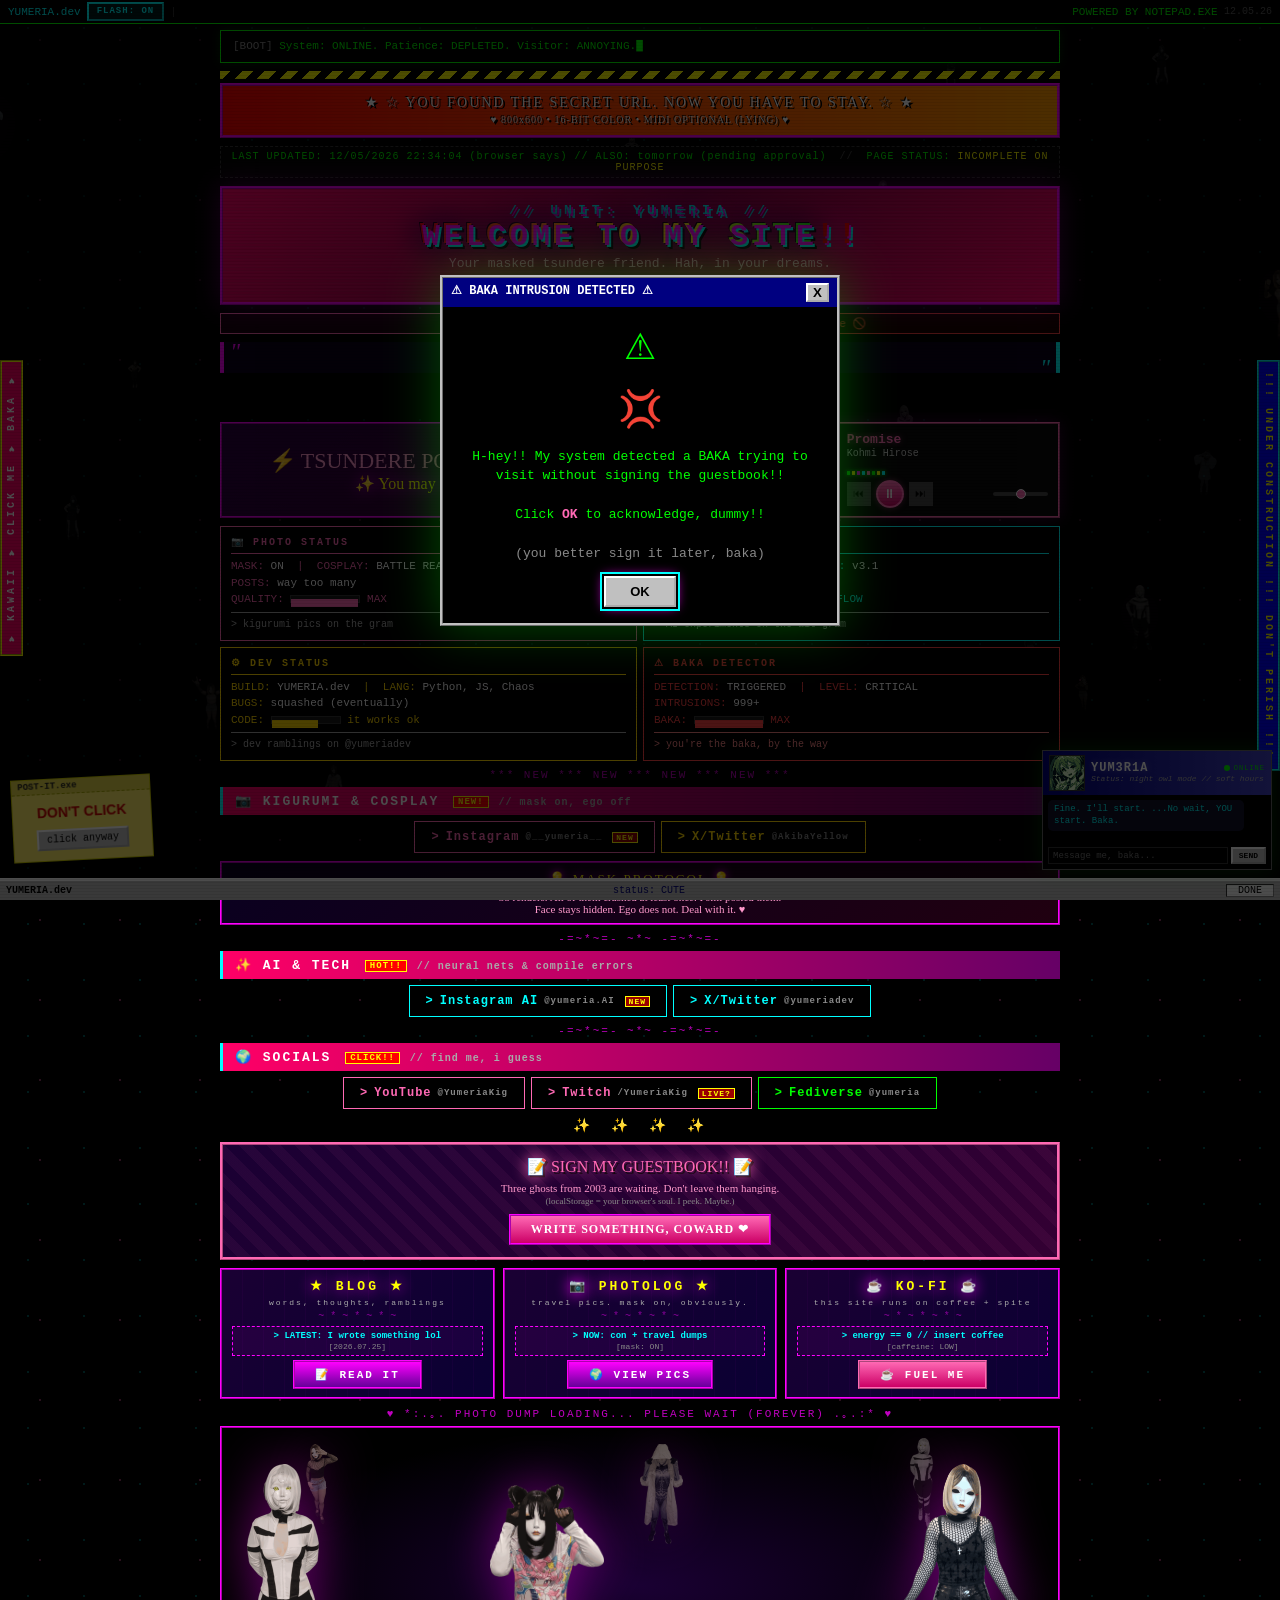
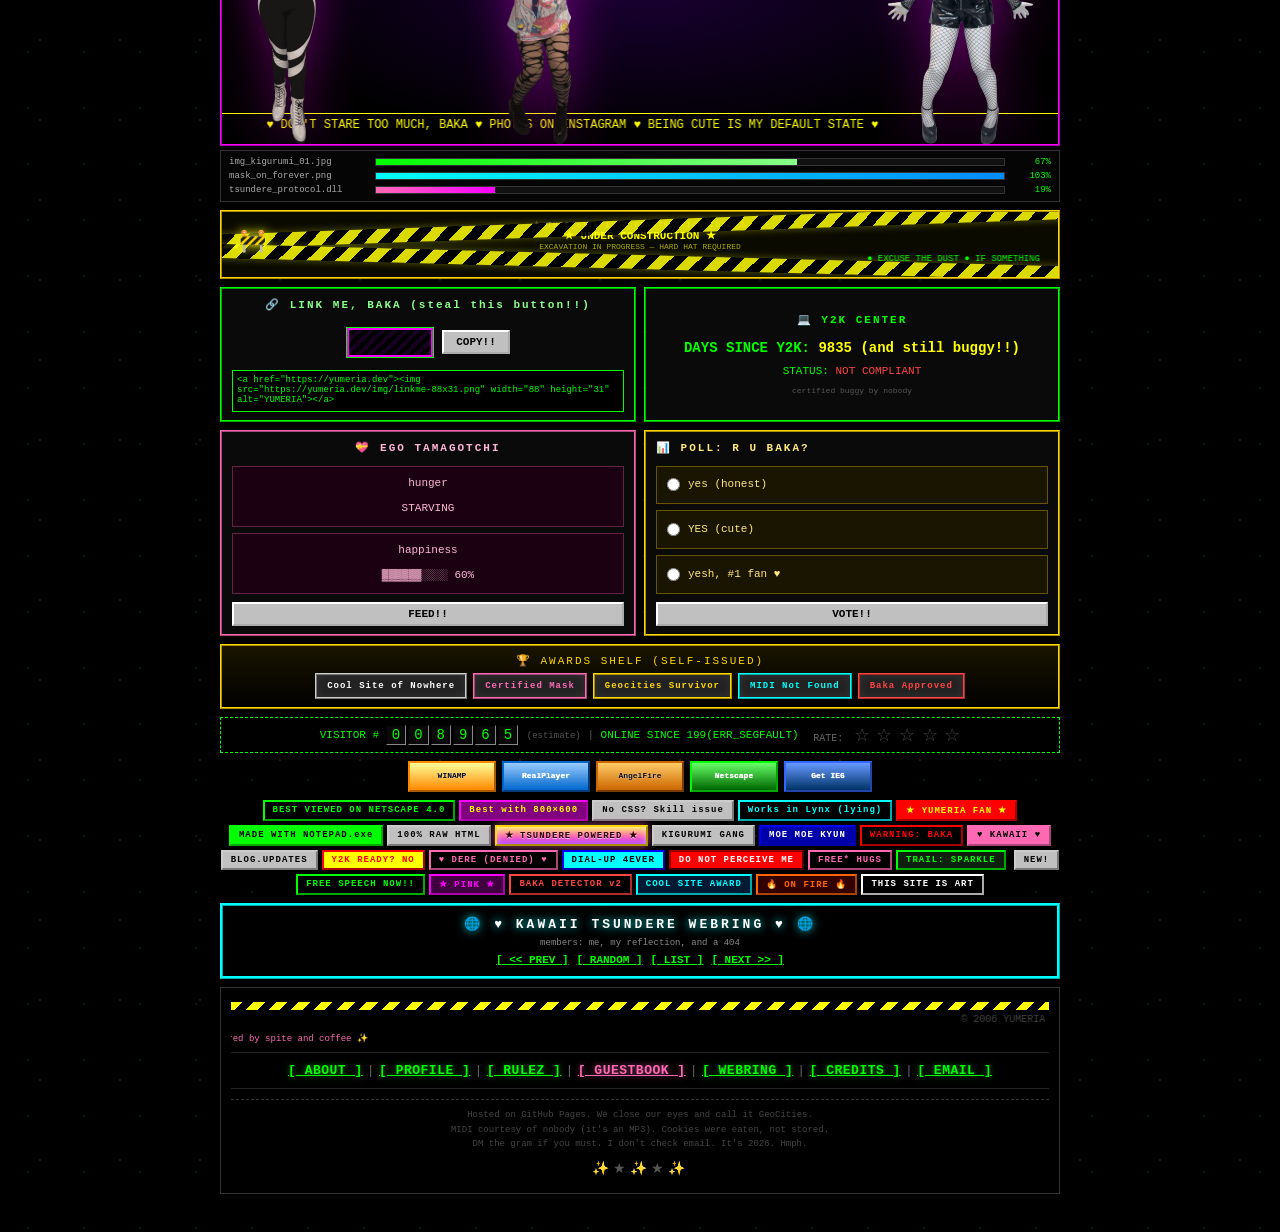
==== commit c9dbfda8: "Just cleaning the house" ====
--- a/index.html
+++ b/index.html
@@ -91,7 +91,6 @@
     .poll-box .poll-opts label,
     .ego-stats > div { flex: 0 0 auto; }
   }
-  .blink-slow { animation: blink 2s step-end infinite; }
   html.reduce-motion .triple-row,
   html.reduce-motion .guestbook-cta .gb-btn { animation: none !important; }
 
@@ -257,15 +256,6 @@
   .cringe-quote::before { content: '"'; font-size: 24px; color: #f0f; position: absolute; top: -4px; left: 6px; }
   .cringe-quote::after { content: '"'; font-size: 24px; color: #0ff; position: absolute; bottom: -8px; right: 6px; }
 
-  .marquee-slow {
-    font-size: 10px;
-    color: #888;
-    border: 1px dashed #333;
-    padding: 3px;
-    margin: 4px 0;
-    background: #050505;
-  }
-
   .new-extra { font-size: 9px; color: #ff0; background: #f00; border: 1px solid #ff0; padding: 0 4px; animation: blink 0.7s step-end infinite; vertical-align: middle; margin-left: 4px; }
 
   .tsundere-fact-box {
@@ -323,41 +313,6 @@
   @keyframes cautionScroll {
     0% { background-position: 0 0; }
     100% { background-position: 22.6px 0; }
-  }
-
-  .hit-counter-big {
-    display: inline-flex;
-    gap: 3px;
-    background: #000;
-    border: 2px inset #333;
-    padding: 4px 8px;
-    margin: 4px 0;
-  }
-  .hit-counter-big .n {
-    display: inline-block;
-    background: #001a00;
-    padding: 2px 6px;
-    border: 1px solid #0f0;
-    font-size: 18px;
-    letter-spacing: 2px;
-    color: #0f0;
-    font-family: var(--font-mono);
-    text-shadow: 0 0 6px #0f0;
-  }
-
-  .email-block {
-    background: #0a0a2e;
-    border: 2px ridge #ff0;
-    padding: 8px 12px;
-    text-align: center;
-    margin: 8px 0;
-    font-size: 11px;
-    color: #ff0;
-  }
-  .email-block a {
-    color: #0ff;
-    text-decoration: underline;
-    font-weight: bold;
   }
 
   .footer-extras {
@@ -663,7 +618,7 @@
     <span class="mini-title">&#x1F517; LINK ME, BAKA (steal this button!!)</span>
     <div class="linkme-toprow">
       <img class="linkme-badge" src="img/linkme-88x31.png" width="88" height="31" alt="YUMERIA link button - edit me">
-      <button type="button" onclick="var t=document.getElementById('linkmeCode');t.select();if(navigator.clipboard&&navigator.clipboard.writeText){navigator.clipboard.writeText(t.value);}showStaticAlertPopup('STOLEN!!','<span class=&quot;big&quot;>&#x1F517;</span>my button!! stolen!!<br><br>...good. spread my fame, baka!! &#x2665;')">COPY!!</button>
+      <button type="button" onclick="copyLinkme()">COPY!!</button>
     </div>
     <textarea id="linkmeCode" class="linkme-code" rows="2" readonly onclick="this.select()">&lt;a href="https://yumeria.dev"&gt;&lt;img src="https://yumeria.dev/img/linkme-88x31.png" width="88" height="31" alt="YUMERIA"&gt;&lt;/a&gt;</textarea>
   </div>
@@ -682,7 +637,7 @@
       <div>hunger<br><span class="blink">STARVING</span></div>
       <div>happiness<br><span id="egoBar">▓▓▓▓▓▓░░░░ 60%</span></div>
     </div>
-    <button type="button" class="wide-btn" onclick="document.getElementById('egoBar').textContent='▓▓▓▓▓▓▓▓▓▓ 100% (spoiled)';showStaticAlertPopup('NOM NOM','<span class=&quot;big&quot;>&#x2665;</span>om nom nom!! compliment accepted!!<br><br>...whatever. it was MID. again, baka!!')">FEED!!</button>
+    <button type="button" class="wide-btn" onclick="feedEgo()">FEED!!</button>
   </div>
   <div class="poll-box">
     <span class="mini-title">&#x1F4CA; POLL: R U BAKA?</span>
@@ -749,7 +704,7 @@
   <span style="background:#000;color:#ff69b4;border-color:#ff69b4;">&#x2665; DERE (DENIED) &#x2665;</span>
   <span style="background:#0ff;color:#000;border-color:#00f;">DIAL-UP 4EVER</span>
   <span style="background:#f00;color:#fff;border-color:#900;">DO NOT PERCEIVE ME</span>
-  <span id="hugsBadge" role="button" tabindex="0" title="free* hugs (*not free)" onclick="showStaticAlertPopup('FREE* HUGS','<span class=&quot;big&quot;>&#x2665;</span>*hugs not free. emotional cost: 1 compliment. pay up, baka!!')" onkeydown="if(event.key==='Enter'||event.key===' '){event.preventDefault();showStaticAlertPopup('FREE* HUGS','<span class=&quot;big&quot;>&#x2665;</span>*hugs not free. emotional cost: 1 compliment. pay up, baka!!')}" style="background:#000;color:#ff69b4;border-color:#ff69b4;cursor:pointer;">FREE* HUGS</span>
+  <span id="hugsBadge" role="button" tabindex="0" title="free* hugs (*not free)" onclick="freeHugs()" onkeydown="if(event.key==='Enter'||event.key===' '){event.preventDefault();freeHugs()}" style="background:#000;color:#ff69b4;border-color:#ff69b4;cursor:pointer;">FREE* HUGS</span>
   <span class="trail-toggle" id="trailToggle" role="button" tabindex="0" title="Cycle cursor trail mode">TRAIL: SPARKLE</span>
   <span class="new-extra">NEW!</span>
   <span style="background:#000;color:#0f0;border-color:#0f0;">FREE SPEECH NOW!!</span>
@@ -867,8 +822,25 @@
 </div>
 
 <script>
-  // Y2K countdown: days since 2000-01-01 (tsundere-certified, slightly wrong on purpose)
-  (function(){var el=document.getElementById('y2kDays');if(!el)return;try{var ms=Date.now()-Date.UTC(2000,0,1);var d=Math.floor(ms/86400000);el.textContent=d+' (and still buggy!!)';}catch(e){el.textContent='TOO MANY';}})();
+  function copyLinkme() {
+    var t = document.getElementById('linkmeCode');
+    t.select();
+    if (navigator.clipboard && navigator.clipboard.writeText) navigator.clipboard.writeText(t.value);
+    showStaticAlertPopup('STOLEN!!', '<span class="big">&#x1F517;</span>my button!! stolen!!<br><br>...good. spread my fame, baka!! &#x2665;');
+  }
+  function feedEgo() {
+    document.getElementById('egoBar').textContent = '▓▓▓▓▓▓▓▓▓▓ 100% (spoiled)';
+    showStaticAlertPopup('NOM NOM', '<span class="big">&#x2665;</span>om nom nom!! compliment accepted!!<br><br>...whatever. it was MID. again, baka!!');
+  }
+  function freeHugs() {
+    showStaticAlertPopup('FREE* HUGS', '<span class="big">&#x2665;</span>*hugs not free. emotional cost: 1 compliment. pay up, baka!!');
+  }
+  (function () {
+    var el = document.getElementById('y2kDays');
+    if (!el) return;
+    var days = Math.floor((Date.now() - Date.UTC(2000, 0, 1)) / 86400000);
+    el.textContent = days + ' (and still buggy!!)';
+  })();
 </script>
 <script src="assets/js/script.js"></script>
 
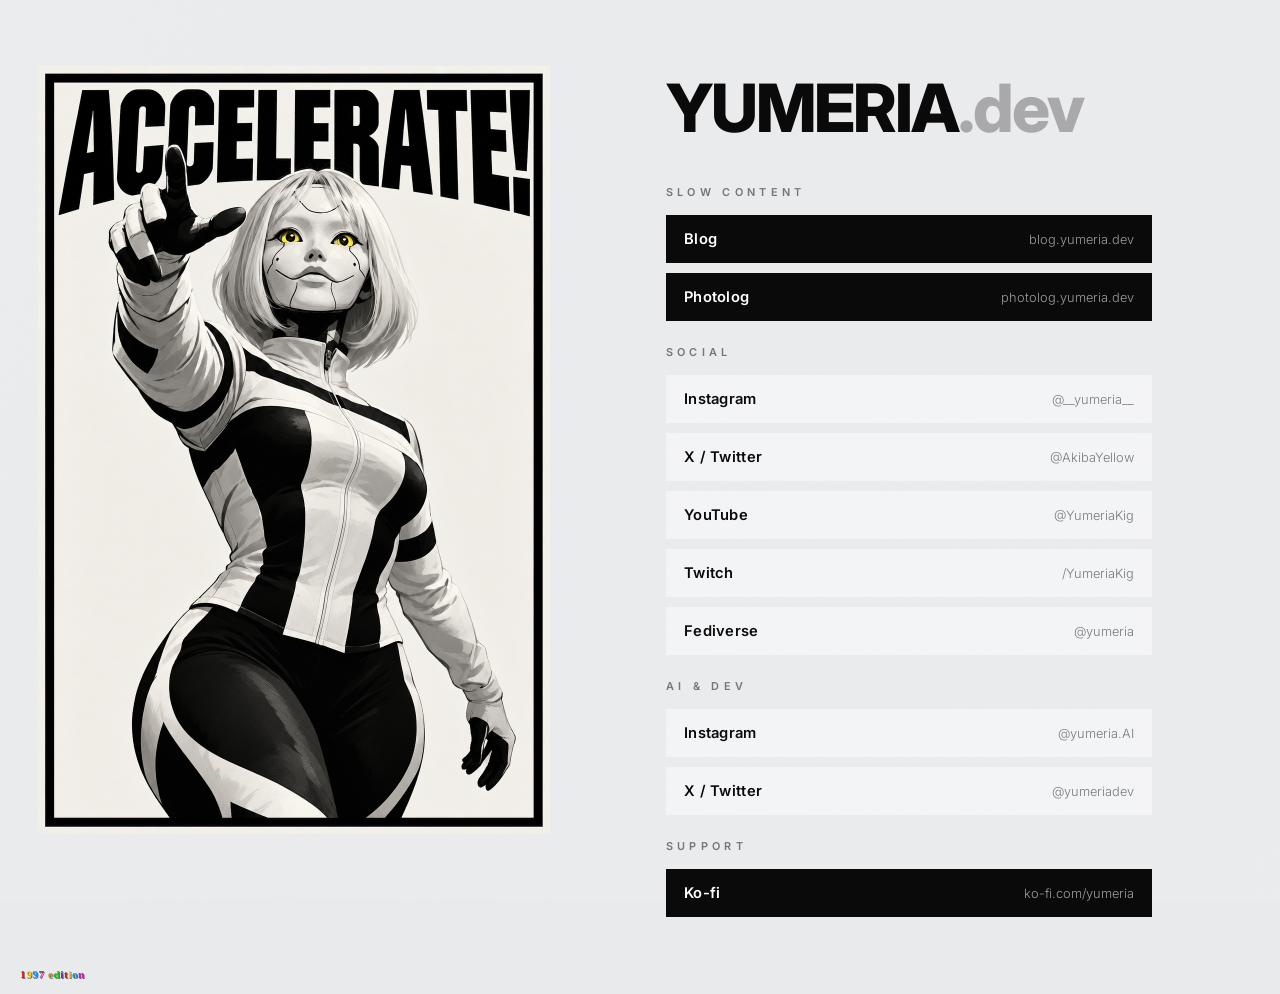
==== commit 52c69437: "Update site to 2027 :D" ====
--- a/index.html
+++ b/index.html
@@ -3,846 +3,309 @@
 <head>
 <meta charset="UTF-8">
 <meta name="viewport" content="width=device-width, initial-scale=1.0">
-<title>~*~YUMERIA'S SITE~*~</title>
-<meta name="description" content="Your masked tsundere friend. Kigurumi, cosplay, AI experiments, and chaos.">
-<link rel="stylesheet" href="assets/css/style.css">
-<link rel="icon" href="img/favicon.png" type="image/png">
-<meta property="og:title" content="~*~YUMERIA'S SITE~*~">
-<meta property="og:description" content="Your masked tsundere friend. Kigurumi, cosplay, AI experiments, and chaos.">
-<meta property="og:image" content="https://yumeria.dev/img/og-image.jpg">
-<meta property="og:url" content="https://yumeria.dev">
-<meta property="og:type" content="website">
-<meta property="og:site_name" content="YUMERIA">
-<meta name="twitter:card" content="summary_large_image">
-<meta name="twitter:site" content="@AkibaYellow">
-<meta name="twitter:title" content="~*~YUMERIA'S SITE~*~">
-<meta name="twitter:description" content="Your masked tsundere friend. Kigurumi, cosplay, AI experiments, and chaos.">
-<meta name="twitter:image" content="https://yumeria.dev/img/og-image.jpg">
-<meta name="generator" content="Notepad.exe (with a very obedient robot, DON'T ASK)">
-<meta name="y2k-compliance" content="definitely maybe">
-<meta name="rating" content="TSUNDERE - baka discretion advised">
+<title>YUMERIA</title>
+<meta name="description" content="Kigurumi, cosplay, AI experiments, and chaos.">
+<link rel="icon" href="favicon.svg" type="image/svg+xml">
+<link rel="icon" href="favicon-32.png" sizes="32x32" type="image/png">
+<link rel="apple-touch-icon" href="apple-touch-icon.png">
+<link rel="preconnect" href="https://fonts.googleapis.com">
+<link rel="preconnect" href="https://fonts.gstatic.com" crossorigin>
+<link href="https://fonts.googleapis.com/css2?family=Inter:wght@300;400;600;800&display=swap" rel="stylesheet">
 <style>
-  /* === YUMERIA Y2K extras (inline so Notepad.exe stays pure) === */
-  .poll-box, .linkme-box, .y2k-box { border: 2px ridge #ff00ff; background: #0a0a0a; padding: 8px 10px; font-size: 11px; line-height: 1.6; }
-  .poll-box { border-color: #ffd700; color: #ffe97a; }
-  .linkme-box { border-color: #0f0; color: #8f8; }
-  .y2k-box { border-color: #0f0; color: #0f0; text-align: center; }
-  .mini-title { font-weight: bold; letter-spacing: 2px; font-size: 11px; display: block; margin-bottom: 4px; }
-  .poll-box button, .linkme-box button { background: #c0c0c0; border: 2px outset #fff; font-family: inherit; font-size: 11px; font-weight: bold; padding: 4px 12px; cursor: pointer; }
-  .linkme-code { width: 100%; font-family: inherit; font-size: 9px; background: #000; color: #0f0; border: 1px solid #0f0; padding: 4px; margin-top: 4px; flex: 1; min-height: 42px; resize: none; }
-  .side-banner { position: fixed; top: 40%; z-index: 9990; writing-mode: vertical-rl; font-size: 10px; letter-spacing: 3px; padding: 10px 4px; font-weight: bold; }
-  .side-left { left: 0; background: #ff0066; color: #fff; border: 2px ridge #ff0; transform: rotate(180deg); }
-  .side-right { right: 0; background: #00f; color: #ff0; border: 2px ridge #0ff; }
-  @media (max-width: 1100px) { .side-banner { display: none; } }
-  .rainbow-hr { border: 0; height: 4px; background: linear-gradient(90deg,red,orange,yellow,green,blue,indigo,violet); margin: 8px 0; }
-  .triple-row { display: grid; grid-template-columns: 1fr 1fr 1fr; gap: 8px; margin-bottom: 8px; }
-  @media (max-width: 700px) { .triple-row { grid-template-columns: 1fr; } }
-  .triple-row .blog-block { margin-bottom: 0; }
-  .linkme-badge { image-rendering: pixelated; border: 1px solid #0f0; display: inline-block; margin: 4px 0; background: #000; }
-  .linkme-toprow { display: flex; gap: 8px; align-items: center; justify-content: center; margin: 4px 0; }
-  .linkme-toprow button { margin-top: 0; }
-  .dual-row > * {
+  :root {
+    --bg: #e9eaec;
+    --fg: #0a0a0a;
+    --muted: rgba(0, 0, 0, 0.5);
+    --glass: rgba(255, 255, 255, 0.45);
+    --glass-hover: rgba(255, 255, 255, 0.75);
+  }
+
+  * { margin: 0; padding: 0; box-sizing: border-box; }
+
+  html { height: 100%; }
+
+  body {
+    position: relative;
+    min-height: 100%;
+    background: var(--bg);
+    color: var(--fg);
+    font-family: "Inter", system-ui, -apple-system, "Segoe UI", sans-serif;
+    -webkit-font-smoothing: antialiased;
+    text-rendering: optimizeLegibility;
+  }
+
+  /* very light frosted-glass texture over the gray background */
+  .texture {
+    position: fixed;
+    inset: 0;
+    z-index: 0;
+    pointer-events: none;
+    background-image:
+      url("data:image/svg+xml,%3Csvg xmlns='http://www.w3.org/2000/svg' width='160' height='160'%3E%3Cfilter id='n'%3E%3CfeTurbulence type='fractalNoise' baseFrequency='0.9' numOctaves='2' stitchTiles='stitch'/%3E%3C/filter%3E%3Crect width='100%25' height='100%25' filter='url(%23n)'/%3E%3C/svg%3E"),
+      linear-gradient(115deg, rgba(255,255,255,0.5) 0%, rgba(255,255,255,0) 40%, rgba(255,255,255,0.35) 100%);
+    opacity: 0.35;
+    mix-blend-mode: soft-light;
+  }
+
+  .page {
+    position: relative;
+    z-index: 1;
+    display: grid;
+    grid-template-columns: minmax(320px, 46vw) 1fr;
+    min-height: 100dvh;
+  }
+
+  /* ---------- LEFT : IMAGE (fits completely, never overflows) ---------- */
+  .visual {
+    display: flex;
+    align-items: center;
+    justify-content: center;
+    height: 100dvh;
+    padding: clamp(16px, 3vw, 48px);
+    overflow: hidden;
+  }
+
+  .visual img {
+    display: block;
+    max-width: 100%;
+    max-height: 100%;
+    width: auto;
+    height: auto;
+  }
+
+  /* ---------- RIGHT : CONTENT ---------- */
+  .content {
     display: flex;
     flex-direction: column;
-    min-height: 100%;
-  }
-  .poll-box .poll-opts,
-  .ego-stats {
+    justify-content: center;
+    gap: clamp(28px, 5vh, 56px);
+    padding: clamp(32px, 6vw, 96px);
+    padding-bottom: clamp(56px, 6vw, 96px);
+    max-width: 640px;
+  }
+
+  .intro h1 {
+    font-size: clamp(2.4rem, 5.2vw, 4.2rem);
+    font-weight: 800;
+    letter-spacing: -0.03em;
+    line-height: 0.95;
+  }
+
+  .intro h1 span {
+    color: rgba(0, 0, 0, 0.28);
+  }
+
+  /* ---------- SOCIAL LINKS ---------- */
+  .links {
     display: flex;
     flex-direction: column;
-    gap: 6px;
-    flex: 1;
-    margin: 4px 0 8px;
-  }
-  .poll-box .poll-opts label,
-  .ego-stats > div {
-    flex: 1;
+    gap: 10px;
+  }
+
+  .links-title {
+    font-size: 0.68rem;
+    font-weight: 600;
+    letter-spacing: 0.4em;
+    text-transform: uppercase;
+    color: var(--muted);
+    margin-top: 14px;
+    margin-bottom: 6px;
+  }
+
+  .links-title:first-child { margin-top: 0; }
+
+  .link {
     display: flex;
     align-items: center;
-    justify-content: space-between;
-    gap: 8px;
-    border: 1px solid #665500;
-    background: #1a1500;
-    padding: 8px 10px;
-    width: 100%;
-    box-sizing: border-box;
-    min-height: 0;
-  }
-  .poll-box .poll-opts label {
-    cursor: pointer;
-    justify-content: flex-start;
-  }
-  .ego-stats > div {
-    border-color: #662244;
-    background: #1a0010;
-    flex-direction: column;
-    justify-content: center;
-    text-align: center;
-  }
-  .poll-box .poll-opts label:hover,
-  .poll-box .poll-opts label:has(input:checked) {
-    border-color: #ffd700;
-    background: #332800;
-  }
-  .dual-row .wide-btn { width: 100%; margin-top: auto; }
-  .y2k-box { gap: 4px; justify-content: center; }
-  .y2k-days { font-size: 14px; font-weight: bold; }
-  @media (max-width: 600px) {
-    .poll-box .poll-opts label,
-    .ego-stats > div { flex: 0 0 auto; }
-  }
-  html.reduce-motion .triple-row,
-  html.reduce-motion .guestbook-cta .gb-btn { animation: none !important; }
-
-  /* === CRINGE MODE: MAXIMUM GEOCITIES === */
-  .geocities-banner {
-    background: linear-gradient(90deg, #ff0000, #ff7700, #ffff00, #00ff00, #0000ff, #8b00ff);
-    background-size: 400% 100%;
-    animation: rainbowSlide 3s linear infinite;
-    padding: 8px 12px;
-    text-align: center;
-    border: 3px ridge #ff00ff;
-    margin-bottom: 8px;
-    font-family: 'Comic Sans MS', cursive;
-    font-size: 14px;
-    color: #fff;
-    text-shadow: 2px 2px 0 #000, -1px -1px 0 #000;
-    letter-spacing: 2px;
-    position: relative;
-    overflow: hidden;
-  }
-  .geocities-banner::before {
-    content: '';
+    gap: 16px;
+    padding: 15px 18px;
+    background: var(--glass);
+    -webkit-backdrop-filter: blur(8px);
+    backdrop-filter: blur(8px);
+    text-decoration: none;
+    color: var(--fg);
+    transition: background 0.25s ease, color 0.25s ease, transform 0.25s ease;
+  }
+
+  .link:hover {
+    background: var(--glass-hover);
+    transform: translateX(6px);
+  }
+
+  .link:focus-visible {
+    outline: 2px solid var(--fg);
+    outline-offset: 2px;
+  }
+
+  .link .name {
+    font-size: 0.92rem;
+    font-weight: 600;
+    letter-spacing: 0.02em;
+  }
+
+  .link .handle {
+    font-size: 0.8rem;
+    font-weight: 300;
+    color: var(--muted);
+    margin-left: auto;
+    white-space: nowrap;
+  }
+
+  .link-main {
+    background: var(--fg);
+    color: #ffffff;
+  }
+
+  .link-main .handle { color: rgba(255, 255, 255, 0.6); }
+
+  .link-main:hover { background: #000000; transform: translateX(6px); }
+
+  /* ---------- MOBILE ---------- */
+  @media (max-width: 860px) {
+    .page {
+      grid-template-columns: 1fr;
+      grid-template-rows: auto auto;
+    }
+
+    .visual {
+      height: auto;
+      padding: clamp(20px, 6vw, 48px) clamp(20px, 6vw, 48px) 0;
+    }
+
+    .visual img { max-height: 56dvh; }
+
+    .content {
+      max-width: none;
+      justify-content: flex-start;
+      padding: clamp(28px, 7vw, 48px);
+      padding-bottom: 72px;
+    }
+
+    .link:hover { transform: none; }
+    .link-main:hover { transform: none; }
+  }
+
+  /* ---------- FOOTER TAG (bottom of the content, not the viewport) ---------- */
+  .retro-tag {
     position: absolute;
-    top: 0; left: -100%;
-    width: 50%; height: 100%;
-    background: linear-gradient(90deg, transparent, rgba(255,255,255,0.3), transparent);
-    animation: shimmer 2s ease-in-out infinite;
-  }
-  @keyframes rainbowSlide {
-    0% { background-position: 0% 50%; }
-    100% { background-position: 400% 50%; }
-  }
-  @keyframes shimmer {
-    0% { left: -50%; }
-    100% { left: 150%; }
-  }
-  .geocities-banner .star { display: inline-block; animation: twinkle 0.8s ease-in-out infinite alternate; }
-  .geocities-banner .star:nth-child(2) { animation-delay: 0.2s; }
-  .geocities-banner .star:nth-child(4) { animation-delay: 0.4s; }
-  @keyframes twinkle { 0% { opacity: 0.4; transform: scale(0.8); } 100% { opacity: 1; transform: scale(1.2); } }
-
-  .rainbow-text {
-    background: linear-gradient(90deg, #f00, #f90, #ff0, #0f0, #0ff, #00f, #f0f);
-    background-size: 200% auto;
-    -webkit-background-clip: text;
-    -webkit-text-fill-color: transparent;
-    background-clip: text;
-    animation: rainbowShift 2s linear infinite;
-    font-weight: bold;
-    filter: drop-shadow(2px 2px 0 #000) drop-shadow(-1px -1px 0 #000);
-  }
-  @keyframes rainbowShift {
-    0% { background-position: 0% center; }
-    100% { background-position: 200% center; }
-  }
-
-  .guestbook-cta {
-    background: linear-gradient(135deg, #1a0033, #330033);
-    border: 3px ridge #ff69b4;
-    padding: 12px;
-    text-align: center;
-    margin: 8px 0;
-    font-family: 'Comic Sans MS', cursive;
-    position: relative;
-    overflow: hidden;
-  }
-  .guestbook-cta::before {
-    content: '';
-    position: absolute;
-    inset: 0;
-    background: repeating-linear-gradient(
-      45deg,
-      transparent,
-      transparent 10px,
-      rgba(255,105,180,0.05) 10px,
-      rgba(255,105,180,0.05) 20px
-    );
-    pointer-events: none;
-  }
-  .guestbook-cta .gb-title {
-    font-size: 16px;
-    color: #ff69b4;
-    text-shadow: 0 0 15px #ff69b4, 2px 2px 0 #000;
-    margin-bottom: 6px;
-    position: relative;
-    z-index: 1;
-  }
-  .guestbook-cta .gb-sub {
-    font-size: 11px;
-    color: #ff99cc;
-    position: relative;
-    z-index: 1;
-  }
-  .guestbook-cta .gb-btn {
-    display: inline-block;
-    margin-top: 8px;
-    padding: 6px 20px;
-    background: linear-gradient(180deg, #ff69b4, #cc0066);
-    border: 2px ridge #ff00ff;
-    color: #fff;
-    font-family: 'Comic Sans MS', cursive;
-    font-size: 12px;
-    font-weight: bold;
-    cursor: pointer;
+    left: 20px;
+    bottom: 14px;
+    z-index: 2;
+    font-family: "Comic Sans MS", "Comic Sans", cursive;
+    font-size: 0.7rem;
+    font-weight: 700;
+    letter-spacing: 0.05em;
     text-decoration: none;
-    letter-spacing: 1px;
-    animation: glowPulse 1.5s ease-in-out infinite;
-    position: relative;
-    z-index: 1;
-  }
-  .guestbook-cta .gb-btn:hover {
-    background: #fff;
-    color: #ff69b4;
-  }
-
-  .webring-prominent {
-    background: #000;
-    border: 3px ridge #0ff;
-    padding: 10px;
-    text-align: center;
-    margin: 8px 0;
-    color: #0ff;
-    font-size: 11px;
-  }
-  .webring-prominent .wr-title {
-    font-size: 13px;
-    font-weight: bold;
-    color: #fff;
-    text-shadow: 0 0 10px #0ff;
-    letter-spacing: 3px;
-    margin-bottom: 6px;
-  }
-  .webring-prominent .wr-nav {
-    display: flex;
-    gap: 8px;
-    justify-content: center;
-    flex-wrap: wrap;
-  }
-  .webring-prominent .wr-nav a {
-    color: #0f0;
-    text-decoration: underline;
-    font-size: 11px;
-    font-weight: bold;
-  }
-  .webring-prominent .wr-nav a:hover {
-    color: #ff0;
-    text-shadow: 0 0 8px #ff0;
-  }
-
-  .cringe-quote {
-    background: #0a001a;
-    border-left: 4px solid #f0f;
-    border-right: 4px solid #0ff;
-    padding: 8px 14px;
-    margin: 8px 0;
-    font-family: 'Comic Sans MS', cursive;
-    font-size: 12px;
-    color: #ff99cc;
-    text-align: center;
-    font-style: italic;
-    position: relative;
-  }
-  .cringe-quote::before { content: '"'; font-size: 24px; color: #f0f; position: absolute; top: -4px; left: 6px; }
-  .cringe-quote::after { content: '"'; font-size: 24px; color: #0ff; position: absolute; bottom: -8px; right: 6px; }
-
-  .new-extra { font-size: 9px; color: #ff0; background: #f00; border: 1px solid #ff0; padding: 0 4px; animation: blink 0.7s step-end infinite; vertical-align: middle; margin-left: 4px; }
-
-  .tsundere-fact-box {
-    background: linear-gradient(135deg, #0a0020, #200010);
-    border: 2px ridge #f0f;
-    padding: 8px 12px;
-    margin: 8px 0;
-    font-size: 11px;
-    color: #ff99cc;
-    text-align: center;
-    font-family: 'Comic Sans MS', cursive;
-  }
-  .tsundere-fact-box .tf-title {
-    font-size: 13px;
-    color: #ff0;
-    text-shadow: 0 0 10px #f0f;
-    margin-bottom: 4px;
-    letter-spacing: 2px;
-  }
-
-  .sparkle-divider {
-    text-align: center;
-    font-size: 14px;
-    letter-spacing: 4px;
-    margin: 6px 0;
-    user-select: none;
-  }
-  .sparkle-divider span {
-    display: inline-block;
-    animation: sparkleFloat 1.5s ease-in-out infinite;
-  }
-  .sparkle-divider span:nth-child(2) { animation-delay: 0.15s; }
-  .sparkle-divider span:nth-child(3) { animation-delay: 0.3s; }
-  .sparkle-divider span:nth-child(4) { animation-delay: 0.45s; }
-  .sparkle-divider span:nth-child(5) { animation-delay: 0.6s; }
-  .sparkle-divider span:nth-child(6) { animation-delay: 0.75s; }
-  .sparkle-divider span:nth-child(7) { animation-delay: 0.9s; }
-  @keyframes sparkleFloat {
-    0%, 100% { transform: translateY(0) scale(1); opacity: 0.6; }
-    50% { transform: translateY(-4px) scale(1.3); opacity: 1; }
-  }
-
-  .construction-bar {
-    height: 8px;
-    background: repeating-linear-gradient(
-      -45deg,
-      #ff0,
-      #ff0 8px,
-      #000 8px,
-      #000 16px
-    );
-    margin: 4px 0;
-    animation: cautionScroll 1s linear infinite;
-  }
-  @keyframes cautionScroll {
-    0% { background-position: 0 0; }
-    100% { background-position: 22.6px 0; }
-  }
-
-  .footer-extras {
-    margin-top: 8px;
-    padding-top: 8px;
-    border-top: 1px dashed #333;
-    font-size: 9px;
-    color: #444;
-    text-align: center;
-    line-height: 1.6;
-  }
-
-  html.reduce-motion .crt-overlay { opacity: 0.12; }
+    text-shadow: 1px 1px 0 rgba(0, 0, 0, 0.55);
+    transition: transform 0.2s ease;
+  }
+
+  .retro-tag:hover {
+    transform: scale(1.15);
+  }
+
+  .retro-tag:focus-visible {
+    outline: 2px solid #0000ee;
+    outline-offset: 2px;
+  }
+
+  .retro-tag span { text-shadow: inherit; }
+
+  .r1 { color: #ff0000; }
+  .r2 { color: #ff7700; }
+  .r3 { color: #ffcc00; }
+  .r4 { color: #00cc00; }
+  .r5 { color: #0099ff; }
+  .r6 { color: #8800ff; }
+  .r7 { color: #ff00cc; }
+
+  @media (prefers-reduced-motion: reduce) {
+    .link { transition: none; }
+  }
 </style>
 </head>
 <body>
-<a class="skip-link" href="#main">skip the sparkles, coward</a>
-<div class="crt-overlay" aria-hidden="true"></div>
-<div class="side-banner side-left" aria-hidden="true"><span class="blink">&#x2665; KAWAII &#x2665; CLICK ME &#x2665; BAKA &#x2665;</span></div>
-<div class="side-banner side-right" aria-hidden="true"><span class="blink">!!! UNDER CONSTRUCTION !!! DON'T PERISH !!!</span></div>
-<div class="sys-bar">
-  <span class="brand">YUMERIA.dev</span>
-  <button type="button" class="sys-motion" id="motionToggle" aria-pressed="false" aria-label="Disable flashing animations" title="Toggle flashing animations">FLASH: ON</button>
-  <span class="sep">|</span>
-  <marquee scrollamount="3">
-    POWERED BY NOTEPAD.EXE | <span style="color:#f44;">&#x2605; NEW! BLOG!</span> | <span style="color:#ff0;">MOOD: TSUNDERE (dere denied)</span> | <span style="color:#888;">CPU: 42%</span> | <span style="color:#0f0;">MASK: ON (forever)</span> | <span style="color:#f44;">BAKA: <span class="blink">!!</span> (it's you)</span> | <span style="color:#555;">v3.1</span> | <span style="color:#ff69b4;">MEMORY: LEAKING</span> | <span style="color:#f80;">FACE: HIDDEN</span> | <span style="color:#0ff;">TOKEN: OVERFLOW</span> | <span style="color:#ff69b4;">OUTFIT: COORDINATED</span> | <span style="color:#ff0;">COOKIES: EATEN</span> | <span style="color:#fa0;">GPU: MELTING</span> | <span style="color:#0ff;">STYLE: Y2K</span> | <span style="color:#f44;">PING: 999ms</span> | <span style="color:#f4f;">PROTOCOL: MOE</span> | <span style="color:#6cf;">UPTIME: NEVER</span> | <span style="color:#f66;">AGENT: HALLUCINATING</span> | <span style="color:#ff0;">DIAL-UP: SCREAMING</span> | <span style="color:#ff69b4;">HUMIDITY: MOE</span> | <span style="color:#0f0;">GUESTBOOK: EMPTY (fix it)</span>
-  </marquee>
-  <span class="sys-date" id="sysDate">--.--.--</span>
-  <script>
-    var _d = new Date();
-    var _el = document.getElementById('sysDate');
-    if (_el) {
-      _el.textContent =
-        ('0' + (_d.getMonth() + 1)).slice(-2) + '.' +
-        ('0' + _d.getDate()).slice(-2) + '.' +
-        String(_d.getFullYear()).slice(2);
-    }
-  </script>
-</div>
-
-<div class="deco-layer" aria-hidden="true">
-  <img data-random class="d1" alt="">
-  <img data-random class="d2" alt="">
-  <img data-random class="d3" alt="">
-  <img data-random class="d4" alt="">
-  <img data-random class="d5" alt="">
-  <img data-random class="d6" alt="">
-  <img data-random class="d7" alt="">
-  <img data-random class="d8" alt="">
-  <img data-random class="d9" alt="">
-  <img data-random class="d10" alt="">
-  <img data-random class="d11" alt="">
-  <img data-random class="d12" alt="">
-  <img data-random class="d13" alt="">
-  <img data-random class="d14" alt="">
-  <img data-random class="d15" alt="">
-  <img data-random class="d16" alt="">
-  <img data-random class="d17" alt="">
-  <img data-random class="d18" alt="">
-  <img data-random class="d19" alt="">
-  <img data-random class="d20" alt="">
-</div>
-
-<main class="wrapper" id="main">
-
-<div class="boot">
-  <span style="color:#888;">[BOOT]</span> LOADING... MOE DRIVERS <span style="color:#0f0;">OK</span> | TSUNDERE MODULE <span style="color:#ff0;">ACTIVE</span> | BAKA DETECTOR <span style="color:#f44;">TRIGGERED (you)</span> | SYSTEM <span style="color:#0f0;">READY</span> <span class="blink">&#x2588;</span>
-</div>
-
-<div class="construction-bar" aria-hidden="true"></div>
-
-<div class="geocities-banner">
-  <span class="star">&#x2605;</span>
-  <span class="star">&#x2606;</span>
-  YOU FOUND THE SECRET URL. NOW YOU HAVE TO STAY.
-  <span class="star">&#x2606;</span>
-  <span class="star">&#x2605;</span>
-  <br>
-  <span style="font-size:10px; letter-spacing:1px;">
-    &#x2665; 800x600 • 16-BIT COLOR • MIDI OPTIONAL (LYING) &#x2665;
-  </span>
-</div>
-
-<div class="last-updated" id="lastUpdated">
-  LAST UPDATED: <span id="lastUpdatedVal">LOADING...</span>
-  <span class="lu-sep">//</span>
-  PAGE STATUS: <span class="blink" style="color:#ff0;">INCOMPLETE ON PURPOSE</span>
-</div>
-
-<div class="header">
-  <h1>
-    <span class="unit">// UNIT: YUMERIA //</span>
-    <span class="rainbow-text">WELCOME TO MY SITE</span><blink style="color:#f00;">!!</blink>
-  </h1>
-  <div class="sub">Your masked tsundere friend. Hah, in your dreams.</div>
-  <div style="margin-top:6px; font-size:10px; color:#ff69b4; font-family:'Comic Sans MS',cursive; position:relative; z-index:1;">
-    <span class="blink" style="color:#ff0;">&#x2728; HARD HAT + COMPLIMENTS REQUIRED &#x2728;</span>
-  </div>
-</div>
-
-<div class="dual-ticker" aria-hidden="true">
-  <marquee class="tick-sweet" scrollamount="4" direction="left">&#x2665; welcome friend &#x2665; please stay &#x2665; you are valid &#x2665; free hugs (lying) &#x2665; kawaii overload &#x2665; (don't tell the other ticker) &#x2665;</marquee>
-  <marquee class="tick-mean" scrollamount="5" direction="right">&#x1F6AB; get out &#x1F6AB; who let you in &#x1F6AB; leave &#x1F6AB; baka detected &#x1F6AB; not for you &#x1F6AB; okay maybe stay a little &#x1F6AB;</marquee>
-</div>
-
-<div class="cringe-quote">
-  If the page looks unfinished, that's because it IS. Forever. I like it that way. Hmph.
-</div>
-
-<div class="sparkle-divider" aria-hidden="true">
-  <span>&#x2728;</span><span>&#x2605;</span><span>&#x2728;</span><span>&#x2605;</span><span>&#x2728;</span><span>&#x2605;</span><span>&#x2728;</span>
-</div>
-
-<div class="ascii-div">-=~*~=-  ~*~  -=~*~=-  ~*~  -=~*~=-</div>
-
-<div class="tsun-player-row">
-  <div class="tsun-box flex-2">
-    <span class="mood">&#x26A1; TSUNDERE POWER LEVEL: CRITICAL &#x26A1;</span>
-    <span class="msg">&#x2728; You may look. You may NOT stare. &#x2728;</span>
-  </div>
-  <div class="player-panel flex-1" id="musicCtrl">
-    <img class="player-cover" src="img/player.jpg" alt="album cover for Promise by Kohmi Hirose">
-    <div class="player-info">
-      <div class="player-song" id="musicTxt">LOADING MUSIC...</div>
-      <div class="player-artist" id="playerArtist">Artist Unknown</div>
-      <div class="midi-eq" aria-hidden="true"><span></span><span></span><span></span><span></span><span></span><span></span><span></span><span></span></div>
-      <div class="player-controls">
-        <button type="button" class="player-btn" id="prevBtn" disabled aria-label="Previous track">&#x23EE;</button>
-        <button type="button" class="player-btn play-btn" id="playBtn" aria-label="Play or pause">&#x25B6;</button>
-        <button type="button" class="player-btn" id="nextBtn" disabled aria-label="Next track">&#x23ED;</button>
-        <div class="player-vol-wrap">
-          <input type="range" id="volSlider" min="0" max="1" step="0.05" value="0.5" aria-label="Volume">
-        </div>
-      </div>
-    </div>
-  </div>
-</div>
-
-<div class="sys-grid">
-  <div class="panel pink">
-    <span class="label">&#x1F4F7; PHOTO STATUS</span>
-    <div>MASK: <span class="v">ON</span> &nbsp;|&nbsp; COSPLAY: <span class="v">BATTLE READY</span></div>
-    <div>POSTS: <span class="v">way too many</span></div>
-    <div>QUALITY: <span class="bar-bg"><span class="bar" style="width:98%; background:#ff69b4;"></span></span> <span style="color:#ff69b4;">MAX</span></div>
-    <div class="foot">&gt; kigurumi pics on the gram</div>
-  </div>
-  <div class="panel cyan">
-    <span class="label">&#x2728; AI CORE</span>
-    <div>NEURAL NET: <span class="v">ONLINE</span> &nbsp;|&nbsp; MODEL: <span class="v">v3.1</span></div>
-    <div>TOKENS: <span class="v">too many lol</span></div>
-    <div>CREATIVITY: <span class="bar-bg"><span class="bar" style="width:100%; background:#0ff;"></span></span> <span style="color:#0ff;">OVERFLOW</span></div>
-    <div class="foot">&gt; AI experiments on the alt gram</div>
-  </div>
-  <div class="panel gold">
-    <span class="label">&#x2699; DEV STATUS</span>
-    <div>BUILD: <span class="v">YUMERIA.dev</span> &nbsp;|&nbsp; LANG: <span class="v">Python, JS, Chaos</span></div>
-    <div>BUGS: <span class="v">squashed (eventually)</span></div>
-    <div>CODE: <span class="bar-bg"><span class="bar" style="width:68%; background:#ffd700;"></span></span> <span style="color:#ffd700;">it works ok</span></div>
-    <div class="foot">&gt; dev ramblings on @yumeriadev</div>
-  </div>
-  <div class="panel red">
-    <span class="label">&#x26A0; BAKA DETECTOR</span>
-    <div>DETECTION: <span class="v">TRIGGERED</span> &nbsp;|&nbsp; LEVEL: <span class="v">CRITICAL</span></div>
-    <div>INTRUSIONS: <span class="v">999+</span></div>
-    <div>BAKA: <span class="bar-bg"><span class="bar" style="width:100%; background:#f44;"></span></span> <span style="color:#f44;">MAX</span></div>
-    <div class="foot">&gt; you&#39;re the baka, by the way</div>
-  </div>
-</div>
-
-<div class="ascii-div">*** NEW *** NEW *** NEW *** NEW ***</div>
-
-<div class="sect">
-  <h2>&#x1F4F7; KIGURUMI &amp; COSPLAY <span class="new-sticker blink">NEW!</span> <span class="sub">// mask on, ego off</span></h2>
-  <div class="s-grid">
-    <a href="https://www.instagram.com/__yumeria__" target="_blank" rel="noopener noreferrer" class="pink pulse">Instagram <span class="handle">@__yumeria__</span> <span class="new-mini">NEW</span></a>
-    <a href="https://x.com/AkibaYellow" target="_blank" rel="noopener noreferrer" class="gold pulse">X/Twitter <span class="handle">@AkibaYellow</span></a>
-  </div>
-</div>
-
-<div class="tsundere-fact-box">
-  <div class="tf-title">&#x1F4A1; MASK PROTOCOL &#x1F4A1;</div>
-  <div>
-    38 renders. All of them crashed at least once. I still posted them.<br>
-    Face stays hidden. Ego does not. Deal with it. &#x2665;
-  </div>
-</div>
-
-<div class="ascii-div">-=~*~=-  ~*~  -=~*~=-</div>
-
-<div class="sect">
-  <h2>&#x2728; AI &amp; TECH <span class="new-sticker blink">HOT!!</span> <span class="sub">// neural nets &amp; compile errors</span></h2>
-  <div class="s-grid">
-    <a href="https://www.instagram.com/yumeria.AI" target="_blank" rel="noopener noreferrer" class="cyan pulse">Instagram AI <span class="handle">@yumeria.AI</span> <span class="new-mini">NEW</span></a>
-    <a href="https://x.com/yumeriadev" target="_blank" rel="noopener noreferrer" class="cyan pulse">X/Twitter <span class="handle">@yumeriadev</span></a>
-  </div>
-</div>
-
-<div class="ascii-div">-=~*~=-  ~*~  -=~*~=-</div>
-
-<div class="sect">
-  <h2>&#x1F30D; SOCIALS <span class="new-sticker blink">CLICK!!</span> <span class="sub">// find me, i guess</span></h2>
-  <div class="s-grid">
-    <a href="https://www.youtube.com/@YumeriaKig" target="_blank" rel="noopener noreferrer" class="pink pulse">YouTube <span class="handle">@YumeriaKig</span></a>
-    <a href="https://www.twitch.tv/yumeriakig" target="_blank" rel="noopener noreferrer" class="pink pulse">Twitch <span class="handle">/YumeriaKig</span> <span class="new-mini">LIVE?</span></a>
-    <a href="https://pari.cafe/@yumeria" target="_blank" rel="noopener noreferrer" class="pulse">Fediverse <span class="handle">@yumeria</span></a>
-  </div>
-</div>
-
-<div class="sparkle-divider" aria-hidden="true">
-  <span>&#x2728;</span><span>&#x2605;</span><span>&#x2728;</span><span>&#x2605;</span><span>&#x2728;</span><span>&#x2605;</span><span>&#x2728;</span>
-</div>
-
-<div class="guestbook-cta">
-  <div class="gb-title">&#x1F4DD; SIGN MY GUESTBOOK!! &#x1F4DD;</div>
-  <div class="gb-sub">
-    Three ghosts from 2003 are waiting. Don't leave them hanging.<br>
-    <span style="font-size:9px; color:#888;">(localStorage = your browser's soul. I peek. Maybe.)</span>
-  </div>
-  <button type="button" class="gb-btn" onclick="showPopup('guestbook')">WRITE SOMETHING, COWARD &#x2764;</button>
-</div>
-
-<div class="triple-row">
-  <div class="blog-block">
-    <div class="blog-header">&#x2605; BLOG &#x2605;</div>
-    <div class="blog-sub">words, thoughts, ramblings</div>
-    <div class="blog-divider">~ * ~ * ~ * ~</div>
-    <div class="blog-post">
-      <span class="blog-post-title">&gt; LATEST: I wrote something lol</span>
-      <span class="blog-post-date">[2026.07.25]</span>
-    </div>
-    <a href="https://blog.yumeria.dev" target="_blank" rel="noopener noreferrer" class="blog-link">&#x1F4DD; READ IT</a>
-  </div>
-  <div class="blog-block">
-    <div class="blog-header">&#x1F4F7; PHOTOLOG &#x2605;</div>
-    <div class="blog-sub">travel pics. mask on, obviously.</div>
-    <div class="blog-divider">~ * ~ * ~ * ~</div>
-    <div class="blog-post">
-      <span class="blog-post-title">&gt; NOW: con + travel dumps</span>
-      <span class="blog-post-date">[mask: ON]</span>
-    </div>
-    <a href="https://photolog.yumeria.dev" target="_blank" rel="noopener noreferrer" class="blog-link">&#x1F30D; VIEW PICS</a>
-  </div>
-  <div class="blog-block">
-    <div class="blog-header">&#x2615; KO-FI &#x2615;</div>
-    <div class="blog-sub">this site runs on coffee + spite</div>
-    <div class="blog-divider">~ * ~ * ~ * ~</div>
-    <div class="blog-post">
-      <span class="blog-post-title">&gt; energy == 0 // insert coffee</span>
-      <span class="blog-post-date">[caffeine: LOW]</span>
-    </div>
-    <a href="https://ko-fi.com/yumeria" target="_blank" rel="noopener noreferrer" class="blog-link kofi">&#x2615; FUEL ME</a>
-  </div>
-</div>
-
-<div class="ascii-div">&#x2665;&#xFE0E; *:.｡. PHOTO DUMP LOADING... PLEASE WAIT (FOREVER) .｡.:* &#x2665;&#xFE0E;</div>
-
-<div class="hero-area">
-  <img data-random class="hero-img" alt="">
-  <img data-random class="hero-img" alt="">
-  <img data-random class="hero-img" alt="">
-  <img data-random class="hero-img" alt="">
-  <img data-random class="hero-img" alt="">
-  <img data-random class="hero-img" alt="">
-  <div class="center-text">
-    <marquee behavior="alternate" scrollamount="4">
-      &#x2665; DON'T STARE TOO MUCH, BAKA &#x2665; PHOTOS ON INSTAGRAM &#x2665; BEING CUTE IS MY DEFAULT STATE &#x2665;
-    </marquee>
-  </div>
-</div>
-<div class="fake-load-row" aria-hidden="true">
-  <div class="fake-load">
-    <span class="fl-label">img_kigurumi_01.jpg</span>
-    <span class="fl-track"><span class="fl-bar" style="width:67%"></span></span>
-    <span class="fl-pct" id="flPct1">67%</span>
-  </div>
-  <div class="fake-load">
-    <span class="fl-label">mask_on_forever.png</span>
-    <span class="fl-track"><span class="fl-bar fl-bar-cyan" style="width:103%"></span></span>
-    <span class="fl-pct">103%</span>
-  </div>
-  <div class="fake-load">
-    <span class="fl-label">tsundere_protocol.dll</span>
-    <span class="fl-track"><span class="fl-bar fl-bar-pink" id="flBar3" style="width:12%"></span></span>
-    <span class="fl-pct" id="flPct3">12%</span>
-  </div>
-</div>
-
-<div class="cringe-block">
-  <div class="caution-tape" aria-hidden="true"></div>
-  <div class="caution-tape caution-tape-b" aria-hidden="true"></div>
-  <span class="cone-teleport blink" id="coneTeleport" aria-hidden="true">&#x1F6A7;</span>
-  <canvas id="matrix"></canvas>
-  <div class="cringe-content">
-    <div class="badge">&#x26A0; THIS SITE IS A CONSTRUCTION ZONE &#x26A0;</div>
-    <div class="title">&#x2605; UNDER CONSTRUCTION &#x2605;</div>
-    <div class="sub">EXCAVATION IN PROGRESS — HARD HAT REQUIRED</div>
-    <marquee class="marquee-text" behavior="scroll" direction="left" scrollamount="4">&#x25CF; EXCUSE THE DUST &#x25CF; IF SOMETHING LOOKS BROKEN IT&#39;S A FEATURE &#x25CF; WARNING: CONTAINS TRACES OF TRENCHCOAT &amp; KAWAII &#x25CF; SORRY FOR THE INCONVENIENCE, BAKA! &#x25CF;</marquee>
-  </div>
-</div>
-
-<div class="dual-row">
-  <div class="linkme-box" style="text-align:center;">
-    <span class="mini-title">&#x1F517; LINK ME, BAKA (steal this button!!)</span>
-    <div class="linkme-toprow">
-      <img class="linkme-badge" src="img/linkme-88x31.png" width="88" height="31" alt="YUMERIA link button - edit me">
-      <button type="button" onclick="copyLinkme()">COPY!!</button>
-    </div>
-    <textarea id="linkmeCode" class="linkme-code" rows="2" readonly onclick="this.select()">&lt;a href="https://yumeria.dev"&gt;&lt;img src="https://yumeria.dev/img/linkme-88x31.png" width="88" height="31" alt="YUMERIA"&gt;&lt;/a&gt;</textarea>
-  </div>
-  <div class="y2k-box">
-    <span class="mini-title">&#x1F4BB; Y2K CENTER</span>
-    <div class="y2k-days">DAYS SINCE Y2K: <span id="y2kDays" style="color:#ff0;">LOADING...</span></div>
-    <div>STATUS: <span class="blink" style="color:#f44;">NOT COMPLIANT</span></div>
-    <div style="font-size:8px;color:#555;">certified buggy by nobody</div>
-  </div>
-</div>
-
-<div class="dual-row">
-  <div class="linkme-box" style="border-color:#ff69b4;color:#ffb6d5;text-align:center;">
-    <span class="mini-title">&#x1F49D; EGO TAMAGOTCHI</span>
-    <div class="ego-stats">
-      <div>hunger<br><span class="blink">STARVING</span></div>
-      <div>happiness<br><span id="egoBar">▓▓▓▓▓▓░░░░ 60%</span></div>
-    </div>
-    <button type="button" class="wide-btn" onclick="feedEgo()">FEED!!</button>
-  </div>
-  <div class="poll-box">
-    <span class="mini-title">&#x1F4CA; POLL: R U BAKA?</span>
-    <div class="poll-opts">
-      <label><input type="radio" name="bakaPoll"> yes (honest)</label>
-      <label><input type="radio" name="bakaPoll"> YES (cute)</label>
-      <label><input type="radio" name="bakaPoll"> yesh, #1 fan &#x2665;</label>
-    </div>
-    <button type="button" class="wide-btn" onclick="showStaticAlertPopup('POLL RESULTS','<span class=&quot;big&quot;>&#x1F4CA;</span>results: 100% BAKA<br><br>thanks for your honesty, dummy!! &#x2665;')">VOTE!!</button>
-  </div>
-</div>
-
-<div class="awards-shelf">
-  <div class="awards-title">&#x1F3C6; AWARDS SHELF (SELF-ISSUED)</div>
-  <div class="awards-row">
-    <span class="award">Cool Site of Nowhere</span>
-    <span class="award award-pink">Certified Mask</span>
-    <span class="award award-gold">Geocities Survivor</span>
-    <span class="award award-cyan">MIDI Not Found</span>
-    <span class="award award-red">Baka Approved</span>
-  </div>
-</div>
-
-<div class="tracker" id="trackerBlock">
-  VISITOR #
-  <button type="button" class="hit-counter" id="hitCounter" title="click me, I dare you" aria-label="Visitor counter">
-    <span class="n" data-d="0">0</span><span class="n" data-d="0">0</span><span class="n" data-d="0">0</span><span class="n" data-d="0">0</span><span class="n" data-d="0">0</span><span class="n" data-d="0">0</span>
-  </button>
-  <span class="hit-note" id="hitNote">(estimate)</span>
-  <span style="color:#555;">|</span> ONLINE SINCE 199(ERR_SEGFAULT)
-  <span class="stars" id="starRating">
-    <span class="label">RATE:</span>
-    <span data-v="1">&#x2606;</span>
-    <span data-v="2">&#x2606;</span>
-    <span data-v="3">&#x2606;</span>
-    <span data-v="4">&#x2606;</span>
-    <span data-v="5">&#x2606;</span>
-  </span>
-</div>
-
-<div class="ad-row" aria-label="Fake 88 by 31 buttons from 1999">
-  <button type="button" class="ad-88 ad-wa" data-ad="winamp">WINAMP</button>
-  <button type="button" class="ad-88 ad-rp" data-ad="realplayer">RealPlayer</button>
-  <button type="button" class="ad-88 ad-af" data-ad="angelfire">AngelFire</button>
-  <button type="button" class="ad-88 ad-ns" data-ad="netscape">Netscape</button>
-  <button type="button" class="ad-88 ad-ie" data-ad="ie">Get IE6</button>
-</div>
-
-<div class="badge-row">
-  <span>BEST VIEWED ON NETSCAPE 4.0</span>
-  <span>Best with 800&#x00D7;600</span>
-  <span>No CSS? Skill issue</span>
-  <span>Works in Lynx (lying)</span>
-  <span>&#x2605; YUMERIA FAN &#x2605;</span>
-  <span>MADE WITH NOTEPAD.exe</span>
-  <span>100% RAW HTML</span>
-  <span id="tsundereBadge" title="shiny. totally not suspicious.">&#x2605; TSUNDERE POWERED &#x2605;</span>
-  <span>KIGURUMI GANG</span>
-  <span class="badge-moe">MOE MOE KYUN</span>
-  <span class="badge-baka">WARNING: BAKA</span>
-  <span class="badge-kawaii">&#x2665; KAWAII &#x2665;</span>
-  <span>BLOG.UPDATES</span>
-  <span style="background:#ff0;color:#f00;border-color:#f00;" class="blink">Y2K READY? NO</span>
-  <span style="background:#000;color:#ff69b4;border-color:#ff69b4;">&#x2665; DERE (DENIED) &#x2665;</span>
-  <span style="background:#0ff;color:#000;border-color:#00f;">DIAL-UP 4EVER</span>
-  <span style="background:#f00;color:#fff;border-color:#900;">DO NOT PERCEIVE ME</span>
-  <span id="hugsBadge" role="button" tabindex="0" title="free* hugs (*not free)" onclick="freeHugs()" onkeydown="if(event.key==='Enter'||event.key===' '){event.preventDefault();freeHugs()}" style="background:#000;color:#ff69b4;border-color:#ff69b4;cursor:pointer;">FREE* HUGS</span>
-  <span class="trail-toggle" id="trailToggle" role="button" tabindex="0" title="Cycle cursor trail mode">TRAIL: SPARKLE</span>
-  <span class="new-extra">NEW!</span>
-  <span style="background:#000;color:#0f0;border-color:#0f0;">FREE SPEECH NOW!!</span>
-  <span style="background:#400040;color:#ff00ff;border-color:#f0f;">&#x2605; PINK &#x2605;</span>
-  <span style="background:#000;color:#f44;border-color:#f44;">BAKA DETECTOR v2</span>
-  <span style="background:#001a33;color:#0ff;border-color:#0ff;">COOL SITE AWARD</span>
-  <span style="background:#330000;color:#ff6600;border-color:#ff6600;">&#x1F525; ON FIRE &#x1F525;</span>
-  <span style="background:#000;color:#fff;border-color:#fff;">THIS SITE IS ART</span>
-</div>
-
-<div class="webring-prominent">
-  <div class="wr-title">&#x1F310; &#x2665; KAWAII TSUNDERE WEBRING &#x2665; &#x1F310;</div>
-  <div style="margin-bottom:6px; color:#888; font-size:9px;">members: me, my reflection, and a 404</div>
-  <div class="wr-nav">
-    <a href="#" onclick="showPopup('webring'); return false;">[ &lt;&lt; PREV ]</a>
-    <a href="#" onclick="showPopup('webring'); return false;">[ RANDOM ]</a>
-    <a href="#" onclick="showPopup('webring'); return false;">[ LIST ]</a>
-    <a href="#" onclick="showPopup('webring'); return false;">[ NEXT &gt;&gt; ]</a>
-  </div>
-</div>
-
-<div class="footer">
-  <div class="construction-bar" aria-hidden="true"></div>
-  <marquee behavior="scroll" direction="left" scrollamount="2">
-    &#x00A9; 2006 YUMERIA // Hosted on GeoCities // Coded in Notepad // Don't steal my pics, baka // No bakas were harmed (one was mildly inconvenienced: you)
-  </marquee>
-  <marquee behavior="scroll" direction="right" scrollamount="3" style="color:#ff69b4; font-size:9px;">
-    &#x2665; This page has been visited by exactly 1 person (you, unfortunately) &#x2665; |
-    &#x2605; Optimized for crying at 3AM &#x2605; |
-    &#x2728; Powered by spite and coffee &#x2728;
-  </marquee>
-  <nav class="footer-links" aria-label="Site links">
-    <a href="#" onclick="showPopup('info'); return false;">[ ABOUT ]</a>
-    <span class="fsep">|</span>
-    <a href="#" onclick="showPopup('profile'); return false;">[ PROFILE ]</a>
-    <span class="fsep">|</span>
-    <a href="#" onclick="showPopup('rules'); return false;">[ RULEZ ]</a>
-    <span class="fsep">|</span>
-    <a href="#" id="footerGuestbook" onclick="showPopup('guestbook'); return false;">[ GUESTBOOK ]</a>
-    <span class="fsep">|</span>
-    <a href="#" onclick="showPopup('webring'); return false;">[ WEBRING ]</a>
-    <span class="fsep">|</span>
-    <a href="#" onclick="showPopup('credits'); return false;">[ CREDITS ]</a>
-    <span class="fsep">|</span>
-    <a href="#" onclick="alert('Email? In this economy? DM me on Instagram, baka.'); return false;">[ EMAIL ]</a>
-  </nav>
-  <div class="footer-extras">
-    Hosted on GitHub Pages. We close our eyes and call it GeoCities.<br>
-    MIDI courtesy of nobody (it's an MP3). Cookies were eaten, not stored.<br>
-    DM the gram if you must. I don't check email. It's 2026. Hmph.
-  </div>
-  <div class="sparkle-divider" aria-hidden="true" style="margin-top:8px;">
-    <span>&#x2728;</span><span>&#x2605;</span><span>&#x2728;</span><span>&#x2605;</span><span>&#x2728;</span>
-  </div>
-</div>
+
+<div class="texture" aria-hidden="true"></div>
+
+<main class="page">
+
+  <section class="visual">
+    <img src="img/yume_accel.png" alt="Yumeria">
+  </section>
+
+  <section class="content">
+
+    <header class="intro">
+      <h1>YUMERIA<span>.dev</span></h1>
+    </header>
+
+    <nav class="links" aria-label="Links">
+      <span class="links-title">Slow Content</span>
+
+      <a class="link link-main" href="https://blog.yumeria.dev" target="_blank" rel="noopener noreferrer">
+        <span class="name">Blog</span>
+        <span class="handle">blog.yumeria.dev</span>
+      </a>
+
+      <a class="link link-main" href="https://photolog.yumeria.dev" target="_blank" rel="noopener noreferrer">
+        <span class="name">Photolog</span>
+        <span class="handle">photolog.yumeria.dev</span>
+      </a>
+
+      <span class="links-title">Social</span>
+
+      <a class="link" href="https://www.instagram.com/__yumeria__" target="_blank" rel="noopener noreferrer">
+        <span class="name">Instagram</span>
+        <span class="handle">@__yumeria__</span>
+      </a>
+
+      <a class="link" href="https://x.com/AkibaYellow" target="_blank" rel="noopener noreferrer">
+        <span class="name">X / Twitter</span>
+        <span class="handle">@AkibaYellow</span>
+      </a>
+
+      <a class="link" href="https://www.youtube.com/@YumeriaKig" target="_blank" rel="noopener noreferrer">
+        <span class="name">YouTube</span>
+        <span class="handle">@YumeriaKig</span>
+      </a>
+
+      <a class="link" href="https://www.twitch.tv/yumeriakig" target="_blank" rel="noopener noreferrer">
+        <span class="name">Twitch</span>
+        <span class="handle">/YumeriaKig</span>
+      </a>
+
+      <a class="link" href="https://pari.cafe/@yumeria" target="_blank" rel="noopener noreferrer">
+        <span class="name">Fediverse</span>
+        <span class="handle">@yumeria</span>
+      </a>
+
+      <span class="links-title">AI &amp; Dev</span>
+
+      <a class="link" href="https://www.instagram.com/yumeria.AI" target="_blank" rel="noopener noreferrer">
+        <span class="name">Instagram</span>
+        <span class="handle">@yumeria.AI</span>
+      </a>
+
+      <a class="link" href="https://x.com/yumeriadev" target="_blank" rel="noopener noreferrer">
+        <span class="name">X / Twitter</span>
+        <span class="handle">@yumeriadev</span>
+      </a>
+
+      <span class="links-title">Support</span>
+
+      <a class="link link-main" href="https://ko-fi.com/yumeria" target="_blank" rel="noopener noreferrer">
+        <span class="name">Ko-fi</span>
+        <span class="handle">ko-fi.com/yumeria</span>
+      </a>
+
+    </nav>
+
+  </section>
 
 </main>
 
-<div class="sticky-note" id="stickyNote" role="dialog" aria-label="Sticky note">
-  <div class="sticky-top" id="stickyTitle">POST-IT.exe</div>
-  <div class="sticky-body">
-    <div class="sticky-msg">DON&#39;T CLICK</div>
-    <button type="button" class="sticky-btn" id="stickyBtn">click anyway</button>
-  </div>
-</div>
-
-<div class="aim-window" id="aimBuddy">
-  <div class="aim-top" id="aimTitleBar">
-    <img class="aim-avatar" id="aimPic" src="img/avatar.png" alt="Yumeria AIM buddy">
-    <div class="aim-top-info">
-      <div class="aim-top-row">
-        <span class="aim-name" id="aimName">YUM3R1A</span>
-        <span class="aim-dot" id="aimDot"></span>
-        <span class="aim-online-txt" id="aimOnlineTxt">ONLINE</span>
-      </div>
-      <div class="aim-status" id="aimStatusText">tsundere.exe has stopped working</div>
-    </div>
-  </div>
-  <div class="aim-body">
-    <div class="aim-chat">
-        <div class="aim-msgs" id="aimMsgs" role="log" aria-live="polite" aria-label="AIM chat messages"></div>
-      <div class="aim-typing" id="aimTyping"></div>
-      <div class="aim-input-wrap">
-        <input type="text" id="aimInput" placeholder="Message me, baka..." maxlength="100">
-        <button type="button" id="aimSend">SEND</button>
-      </div>
-    </div>
-  </div>
-</div>
-
-<div class="status-bar" id="statusBar" aria-hidden="true">
-  <span class="sb-left">YUMERIA.dev</span>
-  <span class="sb-mid" id="statusMid">status: CUTE</span>
-  <span class="sb-right" id="statusRight">DONE</span>
-</div>
-
-<div class="popup-overlay" id="popup">
-  <div class="popup-box">
-    <div class="popup-title">
-      <span id="popupTitle">SYSTEM MESSAGE</span>
-      <button type="button" onclick="closePopup()">X</button>
-    </div>
-    <div class="popup-body" id="popupBody">
-      <span class="big">&#x26A0;</span>
-      <div id="popupText"></div>
-      <div id="guestbookArea"></div>
-      <button type="button" onclick="closePopup()" id="popupOK">OK</button>
-    </div>
-  </div>
-</div>
-
-<div class="konami-overlay" id="konamiOverlay" aria-hidden="true">
-  <div class="konami-text">YOU UNLOCKED<br>PREMIUM TSUNDERE</div>
-  <div class="konami-sub">no refunds // expires in 10s // still a baka</div>
-</div>
-
-<script>
-  function copyLinkme() {
-    var t = document.getElementById('linkmeCode');
-    t.select();
-    if (navigator.clipboard && navigator.clipboard.writeText) navigator.clipboard.writeText(t.value);
-    showStaticAlertPopup('STOLEN!!', '<span class="big">&#x1F517;</span>my button!! stolen!!<br><br>...good. spread my fame, baka!! &#x2665;');
-  }
-  function feedEgo() {
-    document.getElementById('egoBar').textContent = '▓▓▓▓▓▓▓▓▓▓ 100% (spoiled)';
-    showStaticAlertPopup('NOM NOM', '<span class="big">&#x2665;</span>om nom nom!! compliment accepted!!<br><br>...whatever. it was MID. again, baka!!');
-  }
-  function freeHugs() {
-    showStaticAlertPopup('FREE* HUGS', '<span class="big">&#x2665;</span>*hugs not free. emotional cost: 1 compliment. pay up, baka!!');
-  }
-  (function () {
-    var el = document.getElementById('y2kDays');
-    if (!el) return;
-    var days = Math.floor((Date.now() - Date.UTC(2000, 0, 1)) / 86400000);
-    el.textContent = days + ' (and still buggy!!)';
-  })();
-</script>
-<script src="assets/js/script.js"></script>
+<a class="retro-tag" href="https://yumeria.dev/1997" target="_blank" rel="noopener noreferrer"><span class="r1">1</span><span class="r3">9</span><span class="r5">9</span><span class="r7">7</span> <span class="r2">e</span><span class="r4">d</span><span class="r6">i</span><span class="r1">t</span><span class="r3">i</span><span class="r5">o</span><span class="r7">n</span></a>
 
 </body>
 </html>
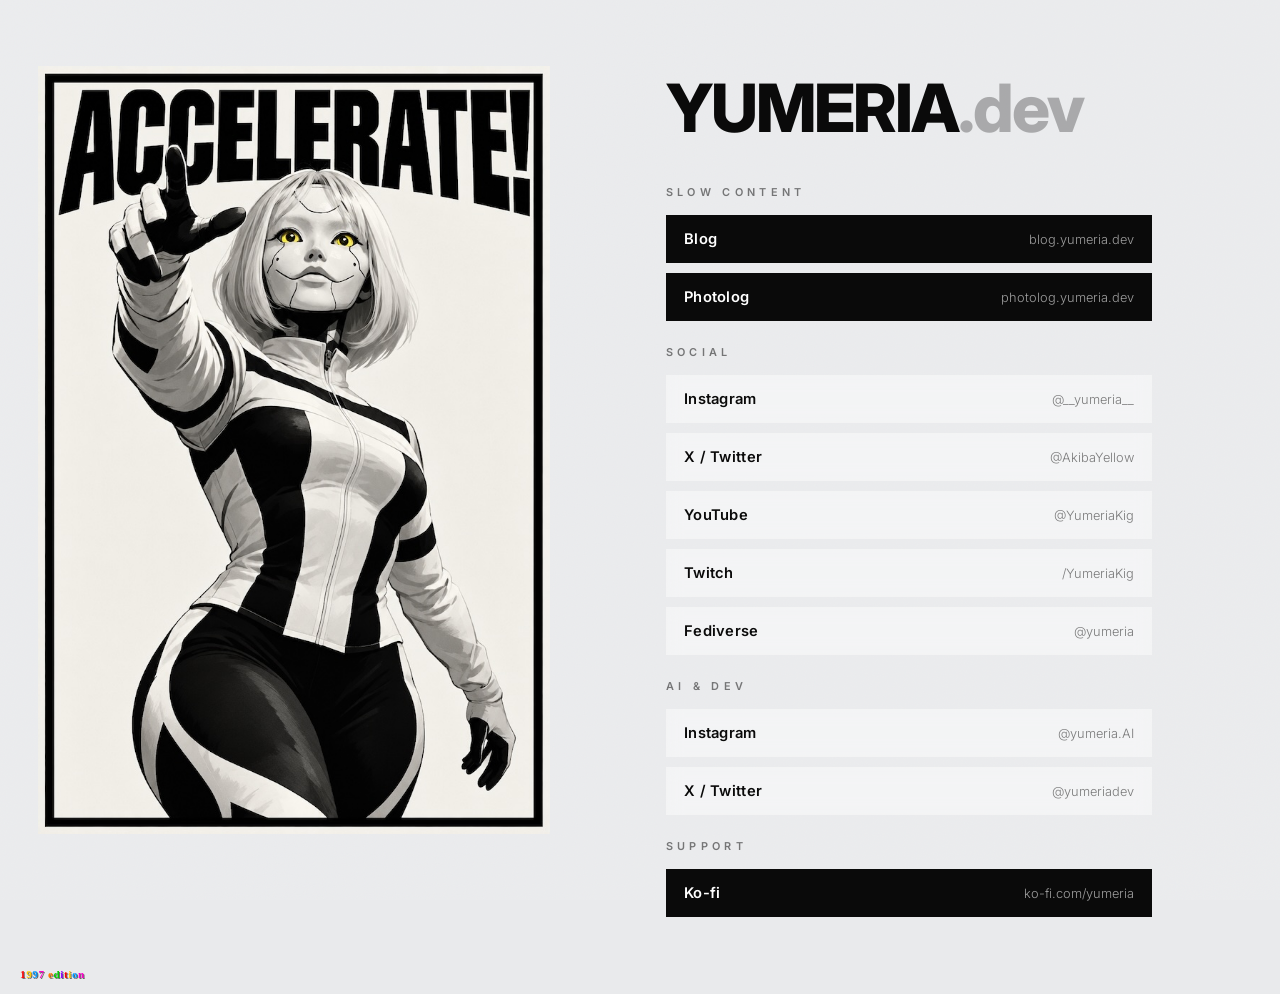
==== commit 074ced0a: "Fix the HUGE image :P" ====
--- a/index.html
+++ b/index.html
@@ -231,7 +231,7 @@
 <main class="page">
 
   <section class="visual">
-    <img src="img/yume_accel.png" alt="Yumeria">
+    <img src="img/yume_accel.jpg" alt="Yumeria">
   </section>
 
   <section class="content">
